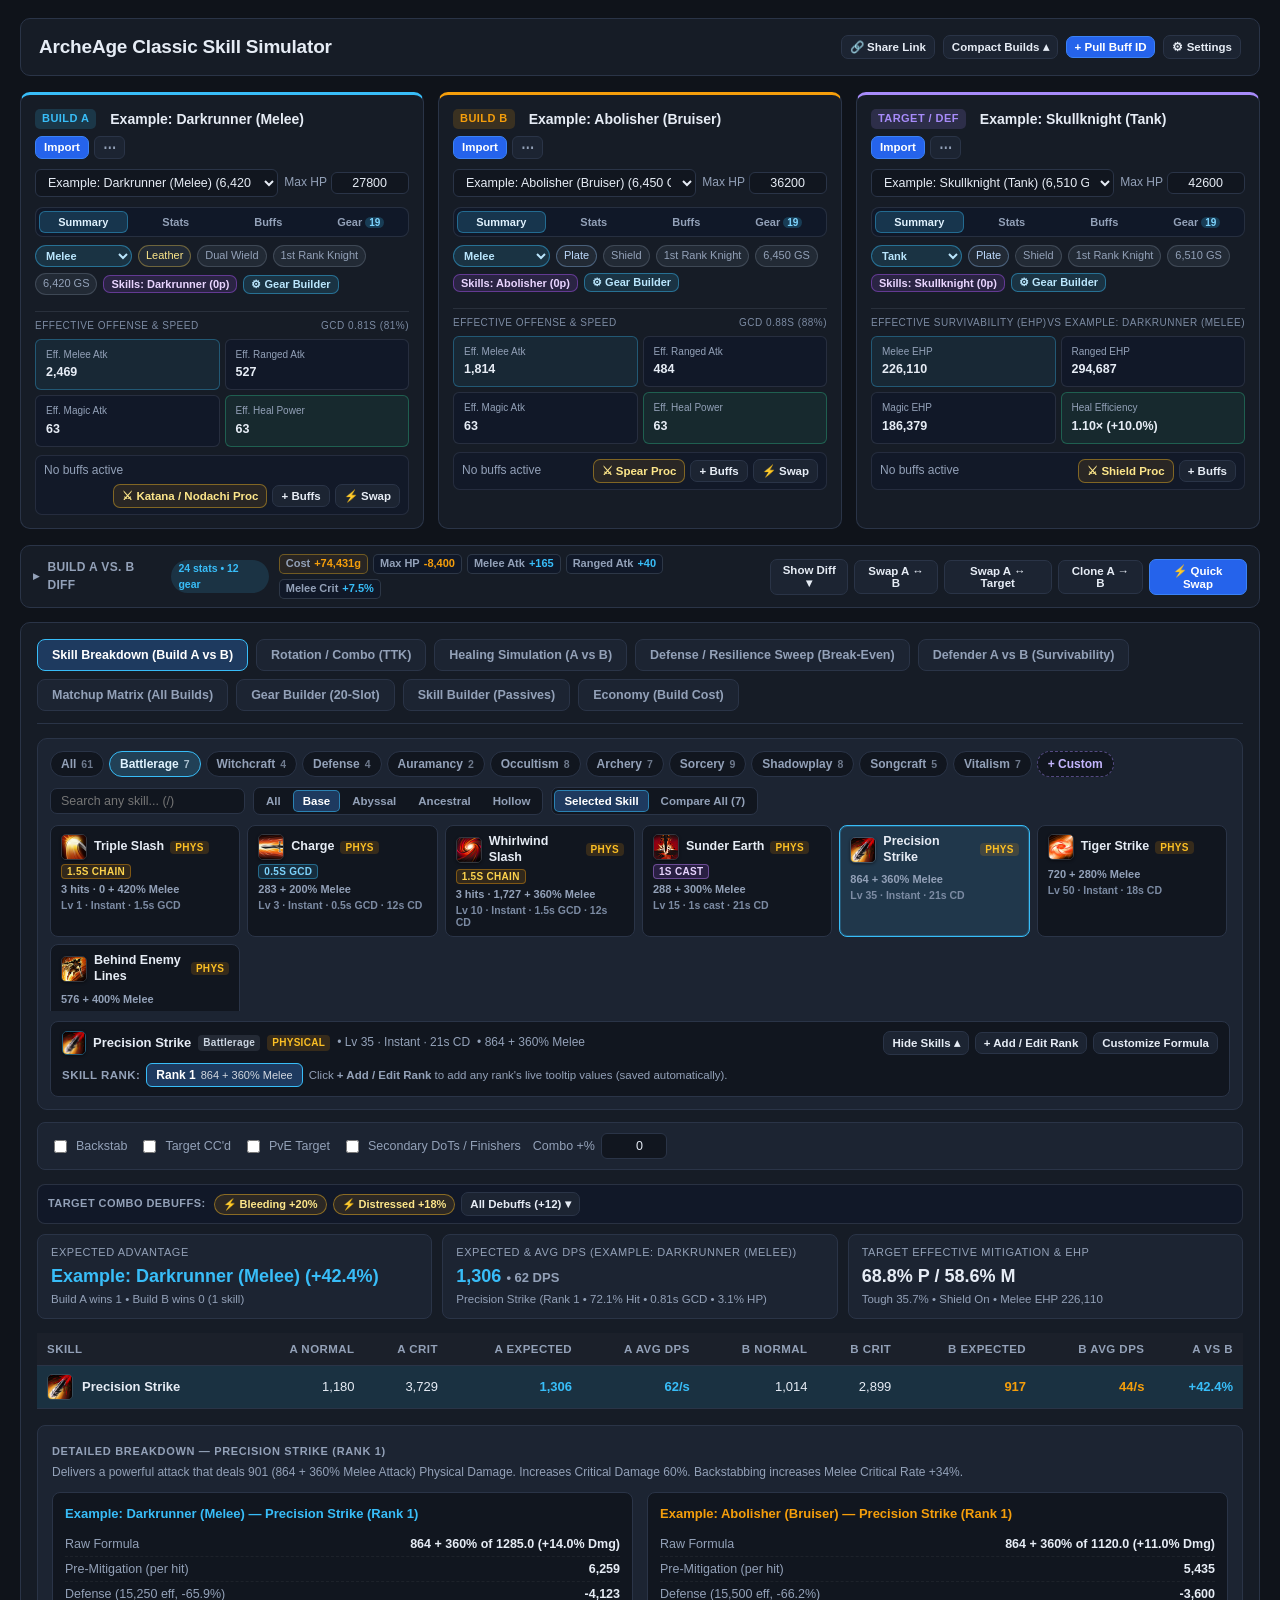
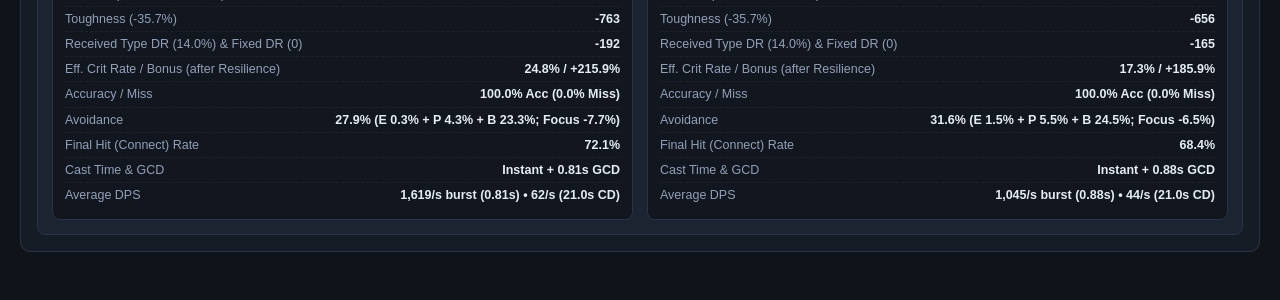
==== index.html @ ad0f5dc3 "improve mobile rendering" ====
<!DOCTYPE html>
<html lang="en">
<head>
    <meta charset="UTF-8" />
    <meta name="viewport" content="width=device-width, initial-scale=1.0" />
    <title>ArcheAge Classic Skill Simulator</title>
    <link rel="stylesheet" href="css/styles.css?v=39" />
</head>
<body>
    <div class="app-shell">
        <header class="topbar">
            <div class="brand">
                <h1>ArcheAge Classic Skill Simulator</h1>
            </div>
            <div class="bookmarklet-bar">
                <button id="copyShareLinkBtn" type="button" class="sm" title="Copy a shareable comparison permalink encoding Build A, Build B, Defender, active tab &amp; buffs">&#128279; Share Link</button>
                <button id="toggleCompactBuildsBtn" type="button" class="sm" title="Collapse the 3 character cards into a thin single-row bar">Compact Builds &#9652;</button>
                <button id="openBuffPullBtn" type="button" class="sm primary" title="Fetch any ArcheAge Classic buff by ID from aa-classic.com and save it locally">+ Pull Buff ID</button>
                <button id="openSettingsBtn" type="button" class="sm" title="Settings, Display Options &amp; DaruGear Sync">&#9881; Settings</button>
            </div>
        </header>

        <!-- 3 Character Cards: Build A, Build B, Target / Defender -->
        <section class="char-grid" id="charGrid"></section>

        <!-- Build A vs. B Live Stat Diff Strip -->
        <section class="build-diff-strip" id="buildDiffStrip"></section>

        <!-- Simulation Output Workspace -->
        <section class="sim-panel">
            <div class="mode-tabs">
                <button class="mode-tab active" data-mode="skills" type="button">Skill Breakdown (Build A vs B)</button>
                <button class="mode-tab" data-mode="rotation" type="button">Rotation / Combo (TTK)</button>
                <button class="mode-tab" data-mode="healing" type="button">Healing Simulation (A vs B)</button>
                <button class="mode-tab" data-mode="sweep" type="button">Defense / Resilience Sweep (Break-Even)</button>
                <button class="mode-tab" data-mode="defender" type="button">Defender A vs B (Survivability)</button>
                <button class="mode-tab" data-mode="matrix" type="button">Matchup Matrix (All Builds)</button>
                <button class="mode-tab" data-mode="gearbuilder" type="button">Gear Builder (20-Slot)</button>
                <button class="mode-tab" data-mode="skillbuilder" type="button">Skill Builder (Passives)</button>
                <button class="mode-tab" data-mode="economy" type="button">Economy (Build Cost)</button>
            </div>

            <!-- Unified Skill & Rank Selector (shared across all modes) -->
            <div class="skill-browser" id="skillBrowser">
                <div class="skill-browser-top">
                    <div class="pill-bar" id="skillsetPills"></div>
                    <div class="skill-browser-filters">
                        <div class="search-wrap">
                            <input type="text" id="skillSearch" placeholder="Search any skill... (/)" autocomplete="off" />
                            <button type="button" id="clearSearchBtn" class="clear-btn hidden" title="Clear search">&times;</button>
                        </div>
                        <div class="seg-group" id="variantPills" title="Filter by skill variant">
                            <button type="button" class="seg-btn" data-variant="all">All</button>
                            <button type="button" class="seg-btn active" data-variant="base">Base</button>
                            <button type="button" class="seg-btn" data-variant="abyssal">Abyssal</button>
                            <button type="button" class="seg-btn" data-variant="ancestral">Ancestral</button>
                            <button type="button" class="seg-btn" data-variant="hollow">Hollow</button>
                        </div>
                        <div class="seg-group" id="scopePills" title="Focus selected skill or compare all matching">
                            <button type="button" class="seg-btn active" data-scope="single">Selected Skill</button>
                            <button type="button" class="seg-btn" data-scope="all" id="compareAllScopeBtn">Compare All</button>
                        </div>
                    </div>
                </div>

                <!-- Scrollable Visual Skill Card Grid -->
                <div class="skill-cards-wrap" id="skillCardsWrap">
                    <div class="skill-cards-grid" id="skillCardsGrid"></div>
                </div>

                <!-- Dedicated Skill Rank Selector Bar -->
                <div class="rank-bar" id="rankBar"></div>

                <!-- Custom Skill Formula Editor (shown when + Custom is active) -->
                <div class="custom-skill-panel hidden" id="customSkillBar">
                    <div class="custom-skill-header">
                        <span class="stat-group-label" style="margin:0">Custom Skill Formula</span>
                        <button type="button" class="sm" id="backToSkillsBtn">&larr; Back to Skill List</button>
                    </div>
                    <div class="custom-skill-fields">
                        <div class="control-item">
                            <label for="customSkillName">Name</label>
                            <input type="text" id="customSkillName" value="Custom Skill" style="width:165px" />
                        </div>
                        <div class="control-item">
                            <label for="customSkillKind">Type</label>
                            <select id="customSkillKind">
                                <option value="physical_melee">Physical (Melee Atk)</option>
                                <option value="physical_ranged">Physical (Ranged Atk)</option>
                                <option value="magic_spell">Magic (Magic Atk)</option>
                                <option value="magic_heal">Magic (Healing Power)</option>
                                <option value="heal">Heal (Healing Power)</option>
                            </select>
                        </div>
                        <div class="control-item">
                            <label for="customSkillBase">Base</label>
                            <input type="number" id="customSkillBase" value="500" step="25" />
                        </div>
                        <div class="control-item">
                            <label for="customSkillPct">Scaling %</label>
                            <input type="number" id="customSkillPct" value="300" step="10" />
                        </div>
                        <div class="control-item">
                            <label for="customSkillHits">Hits</label>
                            <input type="number" id="customSkillHits" value="1" min="1" max="20" />
                        </div>
                        <div class="control-item">
                            <input type="checkbox" id="customSkillUnavoidable" />
                            <label for="customSkillUnavoidable">Unavoidable</label>
                        </div>
                    </div>
                </div>
            </div>

            <!-- Situational Combat Flags (applies to all modes) -->
            <div class="controls-bar" id="contextControls">
                <div class="control-item">
                    <input type="checkbox" id="ctxBackstab" />
                    <label for="ctxBackstab">Backstab</label>
                </div>
                <div class="control-item">
                    <input type="checkbox" id="ctxCC" />
                    <label for="ctxCC">Target CC'd</label>
                </div>
                <div class="control-item">
                    <input type="checkbox" id="ctxWithin8m" />
                    <label for="ctxWithin8m">Within 8m</label>
                </div>
                <div class="control-item">
                    <input type="checkbox" id="ctxBelow30" />
                    <label for="ctxBelow30">Target &lt;30% HP</label>
                </div>
                <div class="control-item">
                    <input type="checkbox" id="ctxPvE" />
                    <label for="ctxPvE">PvE Target</label>
                </div>
                <div class="control-item" title="Include secondary Bleed/Poison/Shock DoTs (Piercing Shot, Toxic Shot, Arc Lightning), Wallop 4th-hit Bloodthirst finisher, and Stalker's Mark expiry burst">
                    <input type="checkbox" id="ctxSecondaryEffects" />
                    <label for="ctxSecondaryEffects">Secondary DoTs / Finishers</label>
                </div>
                <div class="control-item">
                    <label for="ctxComboPct">Combo +%</label>
                    <input type="number" id="ctxComboPct" value="0" step="5" />
                </div>
                <div class="control-item">
                    <label for="ctxBloodthirst">Bloodthirst</label>
                    <input type="number" id="ctxBloodthirst" value="10" min="0" max="30" />
                </div>
                <div class="control-item">
                    <label for="ctxMettle">Mettle</label>
                    <input type="number" id="ctxMettle" value="0" min="0" max="5000" step="100" />
                </div>
            </div>

            <!-- Target Combo Debuffs / Statuses Bar (Skill Breakdown, Healing, Sweep, Defender) -->
            <div class="combo-status-bar" id="comboStatusBar"></div>

            <!-- Controls for Sweep Mode -->
            <div class="controls-bar hidden" id="sweepControls">
                <div class="control-item">
                    <label for="sweepStat">Sweep Stat</label>
                    <select id="sweepStat">
                        <option value="physicalDefense">Physical Defense</option>
                        <option value="magicDefense">Magic Defense</option>
                        <option value="resilience">Resilience</option>
                        <option value="toughness">Toughness</option>
                    </select>
                </div>
                <div class="control-item">
                    <label for="sweepMetric">Metric</label>
                    <select id="sweepMetric">
                        <option value="expected">Expected (Avg)</option>
                        <option value="normal">Normal Hit</option>
                        <option value="crit">Crit Hit</option>
                    </select>
                </div>
                <div class="control-item">
                    <label for="sweepStart">Start</label>
                    <input type="number" id="sweepStart" value="0" min="0" step="500" />
                </div>
                <div class="control-item">
                    <label for="sweepEnd">End</label>
                    <input type="number" id="sweepEnd" value="24000" min="1000" step="1000" />
                </div>
                <div class="control-item">
                    <label for="sweepStep">Step</label>
                    <input type="number" id="sweepStep" value="1000" min="100" step="100" />
                </div>
            </div>

            <!-- Dynamic Output Container -->
            <div id="simOutput"></div>
        </section>
    </div>

    <!-- Import / Export JSON Modal -->
    <div class="modal-backdrop" id="importModal">
        <div class="modal">
            <div class="modal-header-row">
                <h3 id="importModalTitle">Import Build JSON</h3>
                <button type="button" class="sm" id="importFileBtn">Load .json / .txt File&hellip;</button>
                <input type="file" id="importFileInput" accept=".json,.txt" class="hidden" />
            </div>
            <div class="hint-inline">
                Paste a <strong>DaruGear link</strong> (<code>https://darugear.com/?s=...</code>) or share code below to import full gear, stats, buffs &amp; skills directly — no bookmarklet needed! You can also paste JSON or load a <code>.json</code> / <code>skill_dump_1.txt</code> file.
            </div>
            <div class="modal-name-row">
                <label for="importDarugearInput">DaruGear URL</label>
                <input type="text" id="importDarugearInput" placeholder="https://darugear.com/?s=XXXXXX or share code (no bookmarklet needed)" />
                <button type="button" class="sm primary" id="importFetchDgBtn" title="Fetch full gear, calculated stats, buffs, and skill build directly from DaruGear">Fetch URL</button>
            </div>
            <div class="modal-name-row">
                <label for="importNameInput">Build Name</label>
                <input type="text" id="importNameInput" placeholder="Optional custom name (defaults to imported name)" />
            </div>
            <textarea id="importTextarea" placeholder='Paste a DaruGear URL (https://darugear.com/?s=...) above, or paste build JSON here...'></textarea>
            <label class="modal-save-check">
                <input type="checkbox" id="importSaveDiskCheck" checked />
                <span id="importSaveDiskLabel">Also save build to disk (<code>builds/&lt;name&gt;.json</code>)</span>
            </label>
            <div id="importFeedback"></div>
            <div class="modal-actions">
                <button type="button" id="importCancelBtn">Cancel</button>
                <button type="button" class="primary" id="importApplyBtn">Import Build</button>
            </div>
        </div>
    </div>

    <!-- Pull Buff from AA Classic ID Modal -->
    <div class="modal-backdrop" id="buffImportModal">
        <div class="modal modal-buff-pull">
            <div class="modal-header-row">
                <h3>Pull Buff from AA Classic ID</h3>
                <span class="hint-inline">Saves to <code>buffs/*.json</code> &amp; downloads icon locally</span>
            </div>
            <div class="buff-fetch-row">
                <input type="text" id="buffIdInput" placeholder="Buff ID or URL (e.g. 1668, 18409, or aa-classic.com/database/buffs/18409)" />
                <button type="button" class="primary" id="buffFetchBtn">Fetch Buff</button>
            </div>
            <div id="buffFetchFeedback"></div>
            <div id="buffPreviewArea" class="buff-preview-area hidden">
                <div class="buff-preview-head">
                    <img id="buffPreviewIcon" class="buff-preview-icon hidden" src="" alt="" />
                    <div class="buff-preview-meta">
                        <div class="buff-preview-title-row">
                            <input type="text" id="buffPreviewName" class="buff-preview-name" />
                            <span id="buffPreviewIdTag" class="buff-id-tag"></span>
                        </div>
                        <div id="buffPreviewDesc" class="hint-inline"></div>
                    </div>
                </div>
                <div class="buff-preview-controls">
                    <label>
                        <span>Side</span>
                        <select id="buffPreviewSide">
                            <option value="attacker">Attacker (Build A / B)</option>
                            <option value="defender">Defender (Target / Def)</option>
                            <option value="both">Both (Attacker &amp; Defender)</option>
                        </select>
                    </label>
                    <label>
                        <span>Category</span>
                        <select id="buffPreviewKind">
                            <option value="buff">Buff</option>
                            <option value="debuff">Debuff</option>
                        </select>
                    </label>
                </div>
                <div id="buffPreviewStats" class="buff-preview-stats"></div>
                <details class="buff-json-details">
                    <summary>Edit stat JSON before saving (optional — useful for tick/scripted buffs)</summary>
                    <textarea id="buffPreviewJson" class="buff-json-textarea"></textarea>
                </details>
            </div>
            <div class="hint-inline">
                CLI equivalent: <code>python tools/import_buff.py 1668 18409</code>
            </div>
            <div class="modal-actions">
                <button type="button" id="buffCancelBtn">Close</button>
                <button type="button" class="primary" id="buffSaveBtn" disabled>Save &amp; Add to Simulator</button>
            </div>
        </div>
    </div>

    <!-- Add Skill to Rotation Modal -->
    <div class="modal-backdrop" id="rotSkillPickerModal">
        <div class="modal modal-skill-picker">
            <div class="modal-header-row">
                <h3>Add Skills to Combo</h3>
                <span class="hint-inline">Click skills to append in order &bull; click Done when finished</span>
            </div>
            <div class="rot-picker-controls">
                <input type="text" id="rotPickerSearch" placeholder="Search skills by name or skillset..." autocomplete="off" />
                <div class="seg-group" id="rotPickerVariantPills">
                    <button type="button" class="seg-btn active" data-rp-variant="all">All</button>
                    <button type="button" class="seg-btn" data-rp-variant="base">Base</button>
                    <button type="button" class="seg-btn" data-rp-variant="abyssal">Abyssal</button>
                    <button type="button" class="seg-btn" data-rp-variant="ancestral">Ancestral</button>
                    <button type="button" class="seg-btn" data-rp-variant="hollow">Hollow</button>
                </div>
            </div>
            <div class="pill-bar" id="rotPickerTreePills"></div>
            <div class="rot-picker-body" id="rotPickerBody"></div>
            <div class="rot-picker-queue" id="rotPickerQueue"></div>
            <div class="modal-actions">
                <button type="button" id="rotPickerUndoBtn" class="sm">Undo Last</button>
                <button type="button" class="primary" id="rotPickerDoneBtn">Done</button>
            </div>
        </div>
    </div>

    <!-- Quick Compare: 1-to-1 Gear, Lunagems & Costume Swapper Modal -->
    <div class="modal-backdrop" id="gearSwapModal">
        <div class="modal modal-gear-swap">
            <div class="modal-header-row">
                <h3>Quick Compare &mdash; 1-to-1 Gear, Lunagems &amp; Costume Swapper</h3>
                <div class="gs-top-actions">
                    <div class="seg-group" id="gsTargetSlotPills">
                        <button type="button" class="seg-btn" data-gs-slot="A">Edit Build A</button>
                        <button type="button" class="seg-btn active" data-gs-slot="B">Edit Build B</button>
                    </div>
                    <button type="button" class="sm" id="gsCloneAtoBBtn" title="Clone Build A (stats, gear &amp; buffs) into Build B as a clean baseline">Clone A &rarr; B</button>
                </div>
            </div>
            <div class="gs-body" id="gearSwapBody"></div>
            <div class="gs-preview-bar" id="gearSwapPreview"></div>
            <div class="modal-actions">
                <button type="button" class="primary" id="gsDoneBtn">Done</button>
            </div>
        </div>
    </div>

    <!-- Settings & DaruGear Sync Modal -->
    <div class="modal-backdrop" id="settingsModal">
        <div class="modal modal-settings">
            <div class="modal-header-row">
                <h3>&#9881; Simulator Settings</h3>
                <span class="settings-override-badge hidden" id="settingsFormulaBadge" title="Custom formula overrides are active">Custom Formulas</span>
            </div>

            <div class="settings-tabs" role="tablist">
                <button type="button" class="settings-tab-btn active" data-settings-tab="general">Display &amp; Rounding</button>
                <button type="button" class="settings-tab-btn" data-settings-tab="buffs">Buff Defaults</button>
                <button type="button" class="settings-tab-btn" data-settings-tab="formulas">Formulas</button>
                <button type="button" class="settings-tab-btn" data-settings-tab="sync">Sync &amp; Backup</button>
                <button type="button" class="settings-tab-btn" data-settings-tab="credits">Credits</button>
            </div>

            <div class="settings-body">
                <!-- Tab 1: Display & Rounding -->
                <div class="settings-pane" data-settings-pane="general">
                    <div class="settings-section-lbl">Display &amp; Readability</div>
                    <label class="settings-toggle-card" for="settingsAdvancedModeChk">
                        <div class="settings-toggle-text">
                            <strong>Advanced Options (Show All Stats &amp; Math Details)</strong>
                            <span class="settings-sync-desc">When off, hides granular sub-stats, marginal stat weight tables, extra stat drawers, and formula footnotes for a cleaner UI.</span>
                        </div>
                        <span class="settings-switch">
                            <input type="checkbox" id="settingsAdvancedModeChk" />
                            <span class="settings-switch-track"></span>
                        </span>
                    </label>

                    <label class="settings-toggle-card" for="settingsHideOffSpecChk" style="margin-top:8px">
                        <div class="settings-toggle-text">
                            <strong>Hide Off-Spec Attack Tiles on Character Cards</strong>
                            <span class="settings-sync-desc">Shows only the relevant Effective Attack / Healing Power tile(s) matching each build&rsquo;s Category (e.g. Melee only for Melee builds).</span>
                        </div>
                        <span class="settings-switch">
                            <input type="checkbox" id="settingsHideOffSpecChk" />
                            <span class="settings-switch-track"></span>
                        </span>
                    </label>

                    <div class="settings-section-lbl" style="margin-top:14px">Number Format &amp; Rounding</div>
                    <div class="settings-form-grid">
                        <label class="settings-field">
                            <span>Large Number Format</span>
                            <select id="settingsNumberFormat">
                                <option value="exact">Exact (e.g. 548,912)</option>
                                <option value="abbrev">Abbreviated (e.g. 548.9k / 1.13M)</option>
                            </select>
                            <small>Applies to EHP, damage, HP &amp; display readouts (&ge; 10,000).</small>
                        </label>
                        <label class="settings-field">
                            <span>Percentage &amp; Rate Decimals</span>
                            <select id="settingsDecimalPlaces">
                                <option value="0">0 decimals (42%)</option>
                                <option value="1">1 decimal (42.3%)</option>
                                <option value="2">2 decimals (42.35%)</option>
                            </select>
                            <small>Controls rounding on % deltas, crit rates, and HP lost %.</small>
                        </label>
                        <label class="settings-field">
                            <span>Defender Comparison Primary Metric</span>
                            <select id="settingsDefMetric">
                                <option value="hp_pct">% of Max HP Lost (Recommended)</option>
                                <option value="raw">Raw Damage Taken</option>
                            </select>
                            <small>Chooses the headline metric and winner highlight in Defender A vs B.</small>
                        </label>
                    </div>
                </div>

                <!-- Tab 2: Category Default Buff Loadouts -->
                <div class="settings-pane hidden" data-settings-pane="buffs">
                    <div class="settings-section-lbl">Archetype &amp; Armor Default Buff Loadouts</div>
                    <p class="hint-inline" style="margin:0 0 10px">
                        Assign a saved buff preset (from <code>buffs/loadouts.json</code>) to each build Category, with optional <strong>Plate</strong>, <strong>Leather</strong>, and <strong>Cloth</strong> armor variants. Each build auto-detects its Category and dominant Armor Type from equipped gear.
                    </p>
                    <label class="settings-toggle-card" for="settingsAutoApplyCatBuffsChk">
                        <div class="settings-toggle-text">
                            <strong>Auto-Apply Category &amp; Armor Defaults on Load &amp; Import</strong>
                            <span class="settings-sync-desc">Whenever you load a saved build or import a DaruGear link, automatically apply its matching Plate/Leather/Cloth variant (or Category fallback) configured below.</span>
                        </div>
                        <span class="settings-switch">
                            <input type="checkbox" id="settingsAutoApplyCatBuffsChk" />
                            <span class="settings-switch-track"></span>
                        </span>
                    </label>

                    <div id="settingsCatLoadoutsGrid" class="settings-cat-grid" style="margin-top:10px"></div>

                    <div class="settings-add-cat-bar" style="margin-top:10px">
                        <input type="text" id="settingsNewCatName" placeholder="New custom archetype (e.g. Raid Bard, Offensive Healer, Bruiser)" maxlength="40" />
                        <input type="text" id="settingsNewCatHint" placeholder="Short description (optional)" maxlength="80" />
                        <button type="button" class="sm primary" id="settingsAddCatBtn">+ Add Archetype</button>
                    </div>

                    <div class="settings-actions-inline" style="margin-top:12px">
                        <button type="button" class="primary sm" id="settingsApplyCatNowBtn">Apply Defaults to Active Slots Now</button>
                        <button type="button" class="sm" id="settingsAutoFillCatBtn" title="Automatically match saved presets like Plate Mage, Cloth Mage, Leather Melee, Plate Tank to their corresponding slots">&#10024; Auto-Match Presets</button>
                        <span class="hint-inline">Create or edit presets in any Character Card &rarr; <strong>Buffs</strong> &rarr; <strong>+ Save Set</strong>.</span>
                    </div>
                </div>

                <!-- Tab 3: Formula Overrides -->
                <div class="settings-pane hidden" data-settings-pane="formulas">
                    <div class="settings-section-lbl">Combat Formula Constants (What-If / Patch Testing)</div>
                    <p class="hint-inline" style="margin:0 0 10px">
                        Override AA Classic 3.5 combat constants in real time without touching code. All EHP, damage, rotation, and matrix views recalculate immediately.
                    </p>
                    <div class="settings-form-grid">
                        <label class="settings-field settings-field-full">
                            <span>Avoidance Roll Model (Evasion / Parry / Block)</span>
                            <select id="settingsFormulaAvoidModel">
                                <option value="additive">Additive Single-Roll Table (AA Classic 3.5 Default)</option>
                                <option value="multiplicative">Multiplicative Independent Rolls (1 &minus; (1&minus;E)(1&minus;P)(1&minus;B))</option>
                            </select>
                            <small>Additive caps combined E+P+B cleanly in priority order; Multiplicative rolls each check independently.</small>
                        </label>
                        <label class="settings-field">
                            <span>Defense K <em class="settings-def-hint">(default: 7900)</em></span>
                            <input type="number" step="100" min="100" id="settingsFormulaDefenseK" placeholder="7900" />
                            <small>Mitigation = Def / (Def + K)</small>
                        </label>
                        <label class="settings-field">
                            <span>Toughness K <em class="settings-def-hint">(default: 1600)</em></span>
                            <input type="number" step="50" min="50" id="settingsFormulaToughnessK" placeholder="1600" />
                            <small>PvP DR = Tough / (Tough + K)</small>
                        </label>
                        <label class="settings-field">
                            <span>Resilience Crit Rate K <em class="settings-def-hint">(default: 10000)</em></span>
                            <input type="number" step="100" min="100" id="settingsFormulaResilCrK" placeholder="10000" />
                            <small>Crit Rate Red % = Resil / (Resil + K)</small>
                        </label>
                        <label class="settings-field">
                            <span>Resilience Crit Bonus K <em class="settings-def-hint">(default: 5600)</em></span>
                            <input type="number" step="100" min="100" id="settingsFormulaResilCdK" placeholder="5600" />
                            <small>Crit Bonus Red % = 1.6 &times; Resil / (Resil + K)</small>
                        </label>
                        <label class="settings-field">
                            <span>Focus Negation % / Point <em class="settings-def-hint">(default: 0.005)</em></span>
                            <input type="number" step="0.0005" min="0" max="1" id="settingsFormulaFocusPerPt" placeholder="0.005" />
                            <small>0.005 = 10% total negation at 2,000 Focus</small>
                        </label>
                        <label class="settings-field">
                            <span>Shield Block Dmg Multiplier <em class="settings-def-hint">(default: 0)</em></span>
                            <input type="number" step="0.05" min="0" max="1" id="settingsFormulaBlockMult" placeholder="0" />
                            <small>0 = full block (0% dmg); 0.4 = 60% damage reduction</small>
                        </label>
                        <label class="settings-field">
                            <span>Max Crit Bonus Cap % <em class="settings-def-hint">(default: 300)</em></span>
                            <input type="number" step="10" min="50" max="1000" id="settingsFormulaMaxCritBonus" placeholder="300" />
                            <small>Hard cap on total Critical Damage Bonus %</small>
                        </label>
                    </div>
                    <div class="settings-actions-inline" style="margin-top:12px">
                        <button type="button" class="sm" id="settingsFormulaResetBtn">&#8634; Reset to AA Classic 3.5 Defaults</button>
                        <span class="hint-inline" id="settingsFormulaStatus">Using AA Classic 3.5 default constants.</span>
                    </div>
                </div>

                <!-- Tab 4: DaruGear Sync, Backup & Tools -->
                <div class="settings-pane hidden" data-settings-pane="sync">
                    <div class="settings-section-lbl">Workspace Backup &amp; Restore</div>
                    <div class="settings-sync-card">
                        <div class="settings-sync-head">
                            <strong>Full Workspace Snapshot (.json)</strong>
                            <div class="settings-tools-row">
                                <button type="button" class="sm primary" id="settingsExportBackupBtn">&darr; Export Backup (.json)</button>
                                <button type="button" class="sm" id="settingsImportBackupBtn">&uarr; Import Backup (.json)</button>
                                <input type="file" id="settingsImportBackupFile" accept=".json" class="hidden" />
                            </div>
                        </div>
                        <div class="settings-sync-desc">Exports or restores all saved builds, custom buffs, buff loadouts, saved combos/rotations, and simulator settings in one portable JSON file.</div>
                        <div class="settings-sync-meta" id="settingsBackupMeta">Ready</div>
                    </div>

                    <div class="settings-section-lbl" style="margin-top:14px">DaruGear &amp; Economy Data Sync</div>
                    <div id="settingsSyncStaticNotice" class="msg-warn hidden" style="margin-bottom:8px">
                        <strong>Static hosting mode:</strong> DaruGear CSV scraping, Auction House price scraping &amp; live buff-ID pulling require running locally with <code>python tools/serve.py</code>. Workspace Backup Export/Import, direct DaruGear URL import, bundled AH price snapshots, and browser storage for builds, presets &amp; combos work fully here.
                    </div>
                    <div class="settings-sync-bar-row">
                        <button type="button" class="primary" id="settingsResyncAllBtn">&#8635; Resync All from DaruGear (Gear + Skills + Builds)</button>
                        <label class="gs-inline-field" title="Leave blank to auto-detect the latest DaruGear extract_dump version (e.g. v35)">
                            Version
                            <input type="text" id="settingsVersionInput" placeholder="Auto" style="width:82px" />
                        </label>
                    </div>
                    <div class="settings-sync-grid">
                        <div class="settings-sync-card">
                            <div class="settings-sync-head">
                                <strong>Stored Gear Catalog</strong>
                                <button type="button" class="sm primary" id="settingsResyncGearBtn">&#8635; Update Gear</button>
                            </div>
                            <div class="settings-sync-desc">Scrapes weapons, armor, accessories, gliders, lunagems, lunafrosts, synthesis pools, set effects, armor grade buffs &amp; titles from DaruGear.</div>
                            <div class="settings-sync-meta" id="settingsGearMeta">Loading status...</div>
                        </div>
                        <div class="settings-sync-card">
                            <div class="settings-sync-head">
                                <strong>Stored Skills &amp; Passives</strong>
                                <button type="button" class="sm primary" id="settingsResyncSkillsBtn">&#8635; Update Skills</button>
                            </div>
                            <div class="settings-sync-desc">Scrapes active skills, passives &amp; class names from DaruGear while preserving AA Classic Ancestral variants and simulator passive hooks.</div>
                            <div class="settings-sync-meta" id="settingsSkillsMeta">Loading status...</div>
                        </div>
                        <div class="settings-sync-card">
                            <div class="settings-sync-head">
                                <strong>Saved Builds (DaruGear Links)</strong>
                                <button type="button" class="sm primary" id="settingsResyncBuildsBtn">&#8635; Resync DaruGear Builds</button>
                            </div>
                            <div class="settings-sync-desc">Re-pulls every saved build that has a DaruGear share code, recalculating latest stats &amp; gear while keeping your custom names, categories, buffs &amp; consumables.</div>
                            <div class="settings-sync-meta" id="settingsBuildsMeta">Loading status...</div>
                        </div>
                        <div class="settings-sync-card">
                            <div class="settings-sync-head">
                                <strong>Auction House Prices (sermeatball.com)</strong>
                                <button type="button" class="sm primary" id="settingsResyncEconomyBtn">&#8635; Sync AH Prices</button>
                            </div>
                            <div class="settings-sync-desc">Opt-in scrape of ArcheAge Classic Auction House price history (lunagems, lunafrosts &amp; gear) from <code>sermeatball.com</code> for the Economy tab. Never runs automatically and preserves your manual overrides.</div>
                            <div class="settings-sync-meta" id="settingsEconomyMeta">Loading status...</div>
                        </div>
                    </div>

                    <div class="settings-section-lbl" style="margin-top:14px">DaruGear Tools (Bookmarklet)</div>
                    <div class="settings-sync-card">
                        <div class="settings-tools-row">
                            <a id="bookmarkletLink" class="bookmarklet-pill" href="#" title="Drag this button to your browser bookmarks bar, then click it on darugear.com">
                                &#9733; Export from DaruGear
                            </a>
                            <button id="copyBookmarkletBtn" type="button" class="sm">Copy Bookmarklet Code</button>
                        </div>
                        <div class="settings-sync-desc">Optional fallback if you want to export directly from an open <code>darugear.com</code> tab (drag the star pill to your bookmarks bar). Direct URL fetching in the Import modal works without this.</div>
                    </div>

                    <div id="settingsSyncLog" class="settings-sync-log hidden" aria-live="polite"></div>
                </div>

                <!-- Tab 5: Credits, Links & License -->
                <div class="settings-pane hidden" data-settings-pane="credits">
                    <div class="settings-section-lbl">About &amp; Author</div>
                    <div class="settings-sync-card credits-card">
                        <div class="settings-sync-head">
                            <strong>ArcheAge Classic Skill &amp; Damage Simulator</strong>
                            <span class="credits-author-pill">Created by Plushie</span>
                        </div>
                        <div class="credits-links-row">
                            <a class="credits-link-btn primary" href="https://github.com/plushie-aa/aac-skill-sim" target="_blank" rel="noopener noreferrer">GitHub Repository &#8599;</a>
                            <a class="credits-link-btn" href="https://plushie-aa.github.io/aac-skill-sim/" target="_blank" rel="noopener noreferrer">GitHub Pages Live App &#8599;</a>
                            <a class="credits-link-btn" href="https://github.com/plushie-aa/aac-skill-sim/issues" target="_blank" rel="noopener noreferrer">Issues &amp; Feedback &#8599;</a>
                        </div>
                    </div>

                    <div class="settings-section-lbl" style="margin-top:14px">Data Sources &amp; Community Credits</div>
                    <div class="settings-sync-card credits-card">
                        <ul class="credits-list">
                            <li>
                                <a href="https://aa-classic.com/" target="_blank" rel="noopener noreferrer">ArcheAge Classic (aa-classic.com)</a>
                                &mdash; game mechanics, live buff database, and icons
                            </li>
                            <li>
                                <a href="https://darugear.com/" target="_blank" rel="noopener noreferrer">DaruGear (darugear.com)</a>
                                &mdash; 20-slot gear catalog, skill builder tables, and build share-link import compatibility
                            </li>
                            <li>
                                <a href="https://sermeatball.com/auction/item-price-history" target="_blank" rel="noopener noreferrer">SerMeatball (sermeatball.com)</a>
                                &mdash; optional Auction House price history summaries used in the Economy tab
                            </li>
                            <li>
                                <strong>Michael Client</strong> &mdash; in-game Lua addon helper library used by <code>addon/skill_dumper/</code>
                            </li>
                        </ul>
                    </div>

                    <div class="settings-section-lbl" style="margin-top:14px">License</div>
                    <div class="settings-sync-card credits-card">
                        <div class="settings-sync-head">
                            <strong>MIT License</strong>
                            <a class="credits-inline-link" href="https://github.com/plushie-aa/aac-skill-sim/blob/main/LICENSE" target="_blank" rel="noopener noreferrer">View LICENSE &#8599;</a>
                        </div>
                        <div class="settings-sync-desc">Copyright &copy; 2026 Plushie. Free to use, modify, and redistribute under the terms of the MIT License.</div>
                        <details class="credits-license-details">
                            <summary>Read full MIT License text</summary>
                            <pre class="credits-license-pre">MIT License

Copyright (c) 2026 Plushie

Permission is hereby granted, free of charge, to any person obtaining a copy
of this software and associated documentation files (the "Software"), to deal
in the Software without restriction, including without limitation the rights
to use, copy, modify, merge, publish, distribute, sublicense, and/or sell
copies of the Software, and to permit persons to whom the Software is
furnished to do so, subject to the following conditions:

The above copyright notice and this permission notice shall be included in all
copies or substantial portions of the Software.

THE SOFTWARE IS PROVIDED "AS IS", WITHOUT WARRANTY OF ANY KIND, EXPRESS OR
IMPLIED, INCLUDING BUT NOT LIMITED TO THE WARRANTIES OF MERCHANTABILITY,
FITNESS FOR A PARTICULAR PURPOSE AND NONINFRINGEMENT. IN NO EVENT SHALL THE
AUTHORS OR COPYRIGHT HOLDERS BE LIABLE FOR ANY CLAIM, DAMAGES OR OTHER
LIABILITY, WHETHER IN AN ACTION OF CONTRACT, TORT OR OTHERWISE, ARISING FROM,
OUT OF OR IN CONNECTION WITH THE SOFTWARE OR THE USE OR OTHER DEALINGS IN THE
SOFTWARE.</pre>
                        </details>
                    </div>
                </div>
            </div>

            <div class="modal-actions">
                <button type="button" id="settingsCloseBtn">Close</button>
            </div>
        </div>
    </div>

    <div id="toastBar" class="toast-bar hidden" role="status" aria-live="polite"></div>

    <script type="module" src="js/ui/app.js?v=63"></script>
</body>
</html>
---- css/styles.css ----
:root {
    --bg: #0f131a;
    --bg-panel: #161c26;
    --bg-card: #1c2432;
    --bg-input: #11161f;
    --border: #2a3447;
    --border-focus: #60a5fa;
    --text: #e6ecf5;
    --text-muted: #93a1b8;
    --accent-a: #38bdf8;
    --accent-b: #f59e0b;
    --accent-def: #a78bfa;
    --accent-heal: #34d399;
    --win-a: #38bdf8;
    --win-b: #fbbf24;
    --danger: #f87171;
    --radius: 10px;
}

* {
    box-sizing: border-box;
}

body {
    margin: 0;
    font-family: -apple-system, BlinkMacSystemFont, "Segoe UI", Roboto, Inter, sans-serif;
    background: var(--bg);
    color: var(--text);
    line-height: 1.45;
    font-size: 14px;
}

.app-shell {
    max-width: 1440px;
    margin: 0 auto;
    padding: 18px 20px 48px;
}

/* Header */
.topbar {
    display: flex;
    flex-wrap: wrap;
    align-items: center;
    justify-content: space-between;
    gap: 14px;
    padding: 14px 18px;
    background: var(--bg-panel);
    border: 1px solid var(--border);
    border-radius: var(--radius);
    margin-bottom: 16px;
}

.brand h1 {
    margin: 0;
    font-size: 19px;
    font-weight: 700;
    letter-spacing: -0.01em;
}

.brand .subtitle {
    font-size: 12px;
    color: var(--text-muted);
    margin-top: 2px;
}

.bookmarklet-bar {
    display: flex;
    flex-wrap: wrap;
    align-items: center;
    gap: 8px;
}

.bookmarklet-pill {
    display: inline-flex;
    align-items: center;
    gap: 6px;
    padding: 7px 12px;
    border-radius: 999px;
    background: linear-gradient(135deg, #0284c7, #2563eb);
    color: #fff;
    font-weight: 600;
    font-size: 12.5px;
    text-decoration: none;
    cursor: grab;
    border: 1px solid rgba(255, 255, 255, 0.18);
    box-shadow: 0 2px 10px rgba(37, 99, 235, 0.35);
}

.bookmarklet-pill:hover {
    filter: brightness(1.08);
}

.hint-inline {
    font-size: 12px;
    color: var(--text-muted);
}

/* Buttons */
button, .btn {
    background: var(--bg-card);
    color: var(--text);
    border: 1px solid var(--border);
    border-radius: 7px;
    padding: 6px 11px;
    font-size: 12.5px;
    font-weight: 600;
    cursor: pointer;
    transition: background 0.15s, border-color 0.15s;
}

button:hover, .btn:hover {
    background: #242f42;
    border-color: #3d4d68;
}

button.primary {
    background: #2563eb;
    border-color: #3b82f6;
    color: #fff;
}

button.primary:hover {
    background: #1d4ed8;
}

button.sm {
    padding: 4px 8px;
    font-size: 11.5px;
}

/* 3-Column Character Grid */
.char-grid {
    display: grid;
    grid-template-columns: repeat(3, minmax(0, 1fr));
    gap: 14px;
    margin-bottom: 16px;
}

@media (max-width: 1100px) {
    .char-grid {
        grid-template-columns: 1fr;
    }
}

.char-card {
    background: var(--bg-panel);
    border: 1px solid var(--border);
    border-radius: var(--radius);
    padding: 13px 14px;
    display: flex;
    flex-direction: column;
    gap: 10px;
}

.char-card.card-a { border-top: 3px solid var(--accent-a); }
.char-card.card-b { border-top: 3px solid var(--accent-b); }
.char-card.card-def { border-top: 3px solid var(--accent-def); }

.card-header {
    display: flex;
    flex-direction: column;
    gap: 6px;
}

.card-title-row {
    display: flex;
    align-items: center;
    gap: 8px;
    width: 100%;
}

.badge {
    font-size: 11px;
    font-weight: 700;
    padding: 2px 7px;
    border-radius: 5px;
    text-transform: uppercase;
    letter-spacing: 0.04em;
    flex-shrink: 0;
}

.badge-a { background: rgba(56, 189, 248, 0.16); color: var(--accent-a); }
.badge-b { background: rgba(245, 158, 11, 0.16); color: var(--accent-b); }
.badge-def { background: rgba(167, 139, 250, 0.16); color: var(--accent-def); }
.badge-heal { background: rgba(52, 211, 153, 0.16); color: var(--accent-heal); }

.card-name-input {
    background: transparent;
    border: 1px solid transparent;
    color: var(--text);
    font-weight: 700;
    font-size: 14px;
    padding: 2px 5px;
    border-radius: 4px;
    flex: 1;
    min-width: 0;
}

.card-name-input:hover, .card-name-input:focus {
    background: var(--bg-input);
    border-color: var(--border);
    outline: none;
}

.card-actions {
    display: flex;
    gap: 5px;
    flex-wrap: wrap;
}

.preset-row {
    display: flex;
    gap: 6px;
    align-items: center;
}

.preset-row select {
    flex: 1;
}

select, input[type="number"], input[type="text"], textarea {
    background: var(--bg-input);
    color: var(--text);
    border: 1px solid var(--border);
    border-radius: 6px;
    padding: 5px 8px;
    font-size: 12.5px;
    font-family: inherit;
}

select:focus, input:focus, textarea:focus {
    outline: none;
    border-color: var(--border-focus);
}

/* Stat Inputs Grid */
.stat-group-label {
    font-size: 11px;
    font-weight: 700;
    text-transform: uppercase;
    letter-spacing: 0.06em;
    color: var(--text-muted);
    margin: 4px 0 4px;
}

.stat-grid {
    display: grid;
    grid-template-columns: repeat(2, minmax(0, 1fr));
    gap: 6px 10px;
}

.stat-field {
    display: flex;
    align-items: center;
    justify-content: space-between;
    gap: 6px;
    font-size: 12px;
}

.stat-field label {
    color: var(--text-muted);
    white-space: nowrap;
    overflow: hidden;
    text-overflow: ellipsis;
}

.stat-field input {
    width: 78px;
    text-align: right;
    font-variant-numeric: tabular-nums;
    padding: 3px 6px;
}

.def-equip-row {
    display: flex;
    flex-wrap: wrap;
    gap: 10px;
    padding: 5px 8px;
    border-radius: 7px;
    background: var(--bg-input);
    border: 1px solid var(--border);
}

.def-flag-toggle {
    display: inline-flex;
    align-items: center;
    gap: 6px;
    font-size: 11.5px;
    font-weight: 600;
    color: var(--text);
    cursor: pointer;
    user-select: none;
}

.kpi-rate {
    font-size: 13px;
    font-weight: 600;
    color: var(--text-muted);
}

/* Modifier Chips */
.mod-chips {
    display: flex;
    flex-wrap: wrap;
    gap: 5px;
}

.chip {
    display: inline-flex;
    align-items: center;
    gap: 5px;
    font-size: 11px;
    padding: 3px 8px 3px 4px;
    border-radius: 999px;
    background: var(--bg-input);
    border: 1px solid var(--border);
    color: var(--text-muted);
    cursor: pointer;
    user-select: none;
    line-height: 1.2;
    transition: border-color 0.12s, background 0.12s, color 0.12s;
}

.chip:hover {
    border-color: rgba(148, 163, 184, 0.55);
    color: var(--text);
}

.chip-icon {
    width: 17px;
    height: 17px;
    border-radius: 4px;
    object-fit: cover;
    flex-shrink: 0;
    box-shadow: 0 0 0 1px rgba(0, 0, 0, 0.45);
}

.chip.active {
    background: rgba(56, 189, 248, 0.18);
    border-color: var(--accent-a);
    color: #e0f2fe;
}

.card-b .chip.active {
    background: rgba(245, 158, 11, 0.18);
    border-color: var(--accent-b);
    color: #fef3c7;
}

.card-def .chip.active {
    background: rgba(167, 139, 250, 0.2);
    border-color: var(--accent-def);
    color: #ede9fe;
}

.debuff-label {
    color: #fca5a5 !important;
}

.proc-label {
    color: #fcd34d !important;
}

.chip.chip-proc {
    border-color: rgba(245, 158, 11, 0.28);
}

.chip.chip-proc:hover {
    border-color: rgba(251, 191, 36, 0.62);
}

.chip.chip-proc.chip-equipped-proc:not(.active) {
    border-color: rgba(251, 191, 36, 0.58);
    background: rgba(245, 158, 11, 0.08);
    color: #fde68a;
}

.chip.chip-proc.active,
.card-b .chip.chip-proc.active,
.card-def .chip.chip-proc.active {
    background: rgba(245, 158, 11, 0.24);
    border-color: #f59e0b;
    color: #fef3c7;
}

.chip-proc-tag {
    font-size: 10px;
    font-weight: 700;
    color: #fbbf24;
    background: rgba(245, 158, 11, 0.14);
    padding: 0 5px;
    border-radius: 999px;
    line-height: 1.45;
}

.chip.chip-proc.active .chip-proc-tag {
    color: #fef3c7;
    background: rgba(245, 158, 11, 0.3);
}

.chip.chip-debuff {
    border-color: rgba(248, 113, 113, 0.25);
}

.chip.chip-debuff:hover {
    border-color: rgba(248, 113, 113, 0.55);
}

.chip.chip-debuff.active,
.card-b .chip.chip-debuff.active,
.card-def .chip.chip-debuff.active {
    background: rgba(239, 68, 68, 0.2);
    border-color: var(--danger);
    color: #fee2e2;
}

.chip-stack-hint {
    font-size: 10px;
    color: var(--text-muted);
    opacity: 0.78;
}

.chip-stepper {
    display: inline-flex;
    align-items: center;
    gap: 2px;
    margin-left: 2px;
    padding: 0 2px;
    border-radius: 999px;
    background: rgba(0, 0, 0, 0.35);
    border: 1px solid rgba(255, 255, 255, 0.14);
}

.chip-step-btn {
    padding: 0 4px;
    min-width: 15px;
    height: 15px;
    line-height: 13px;
    font-size: 11px;
    font-weight: 700;
    border: none;
    border-radius: 999px;
    background: transparent;
    color: inherit;
    cursor: pointer;
}

.chip-step-btn:hover {
    background: rgba(255, 255, 255, 0.16);
}

.chip-stack-val {
    font-size: 10.5px;
    font-weight: 700;
    font-variant-numeric: tabular-nums;
    min-width: 14px;
    text-align: center;
}

.chip-rank-wrap {
    position: relative;
    display: inline-flex;
    align-items: center;
    margin-left: 2px;
}

.chip-rank-pill {
    display: inline-flex;
    align-items: center;
    padding: 0 6px;
    height: 16px;
    border-radius: 999px;
    background: rgba(0, 0, 0, 0.42);
    border: 1px solid rgba(255, 255, 255, 0.22);
    font-size: 10px;
    font-weight: 700;
    line-height: 1;
    white-space: nowrap;
    font-variant-numeric: tabular-nums;
}

.chip-rank-wrap:hover .chip-rank-pill {
    background: rgba(255, 255, 255, 0.16);
}

.chip-rank-select {
    position: absolute;
    inset: 0;
    width: 100%;
    height: 100%;
    margin: 0;
    padding: 0;
    opacity: 0;
    cursor: pointer;
}

.chip-rank-select option {
    background: var(--bg-panel);
    color: var(--text);
    font-weight: 500;
}

details.more-stats summary {
    cursor: pointer;
    font-size: 12px;
    color: var(--accent-a);
    user-select: none;
    margin-bottom: 6px;
}

/* Food & Consumables Selector on Character Cards */
details.consumables-box {
    background: var(--bg-input);
    border: 1px solid var(--border);
    border-radius: 8px;
    padding: 7px 9px;
}

details.consumables-box summary {
    cursor: pointer;
    font-size: 11.5px;
    font-weight: 700;
    text-transform: uppercase;
    letter-spacing: 0.05em;
    color: var(--text-muted);
    user-select: none;
    display: flex;
    align-items: center;
    justify-content: space-between;
    gap: 6px;
}

details.consumables-box[open] summary {
    margin-bottom: 8px;
    color: var(--text);
}

.cons-badge {
    display: inline-block;
    margin-left: 5px;
    padding: 1px 6px;
    border-radius: 999px;
    font-size: 10.5px;
    font-weight: 700;
    text-transform: none;
    letter-spacing: 0;
    background: rgba(52, 211, 153, 0.18);
    color: var(--accent-heal);
}

.consumables-grid {
    display: grid;
    grid-template-columns: repeat(2, minmax(0, 1fr));
    gap: 6px 8px;
}

.cons-slot {
    display: flex;
    flex-direction: column;
    gap: 2px;
}

.cons-slot-wide {
    grid-column: 1 / -1;
}

.cons-slot label {
    font-size: 10.5px;
    color: var(--text-muted);
    font-weight: 600;
}

.cons-select-row {
    display: flex;
    align-items: center;
    gap: 6px;
}

.cons-slot-icon {
    width: 24px;
    height: 24px;
    border-radius: 5px;
    object-fit: cover;
    flex-shrink: 0;
    opacity: 0.42;
    filter: grayscale(35%);
    border: 1px solid var(--border);
    transition: opacity 0.14s, filter 0.14s, border-color 0.14s;
}

.cons-slot-icon.active {
    opacity: 1;
    filter: none;
    border-color: rgba(52, 211, 153, 0.65);
    box-shadow: 0 0 0 1px rgba(52, 211, 153, 0.22);
}

.cons-slot select {
    flex: 1;
    min-width: 0;
    width: 100%;
    font-size: 11.5px;
    padding: 4px 6px;
    background: var(--bg-card);
}

.cons-slot select.has-val {
    border-color: rgba(52, 211, 153, 0.55);
    color: #d1fae5;
}

.cons-summary {
    margin-top: 7px;
    padding-top: 6px;
    border-top: 1px dashed rgba(255, 255, 255, 0.08);
    font-size: 11px;
    color: var(--accent-heal);
    line-height: 1.4;
    display: flex;
    flex-direction: column;
    gap: 4px;
}

.cons-summary-row {
    display: flex;
    align-items: center;
    gap: 6px;
}

.cons-summary-icon {
    width: 16px;
    height: 16px;
    border-radius: 3px;
    object-fit: cover;
    flex-shrink: 0;
    box-shadow: 0 0 0 1px rgba(0, 0, 0, 0.45);
}

.cons-summary-row strong {
    color: #e6ecf5;
}

/* Effective Stats After Buffs Panel on Character Cards */
details.buffed-stats-box {
    background: var(--bg-input);
    border: 1px solid var(--border);
    border-radius: 8px;
    padding: 7px 9px;
}

details.buffed-stats-box[open] {
    border-color: rgba(56, 189, 248, 0.32);
}

details.buffed-stats-box summary {
    cursor: pointer;
    font-size: 11.5px;
    font-weight: 700;
    text-transform: uppercase;
    letter-spacing: 0.05em;
    color: var(--text-muted);
    user-select: none;
    display: flex;
    align-items: center;
    justify-content: space-between;
    gap: 6px;
}

details.buffed-stats-box[open] summary {
    margin-bottom: 8px;
    color: var(--text);
}

.buffed-badge {
    display: inline-block;
    margin-left: 6px;
    padding: 1px 6px;
    border-radius: 999px;
    font-size: 10.5px;
    font-weight: 700;
    text-transform: none;
    letter-spacing: 0;
    background: rgba(56, 189, 248, 0.16);
    color: var(--accent-a);
}

.buffed-badge.muted {
    background: rgba(148, 163, 184, 0.12);
    color: var(--text-muted);
}

.buffed-view-toggle {
    display: inline-flex;
    background: var(--bg-card);
    border: 1px solid var(--border);
    border-radius: 6px;
    padding: 1px;
    gap: 2px;
}

.buffed-view-btn {
    padding: 2px 7px;
    border: none;
    border-radius: 4px;
    background: transparent;
    color: var(--text-muted);
    font-size: 10.5px;
    font-weight: 600;
    cursor: pointer;
}

.buffed-view-btn:hover {
    color: var(--text);
}

.buffed-view-btn.active {
    background: rgba(56, 189, 248, 0.2);
    color: #e0f2fe;
}

.buffed-attr-row {
    display: flex;
    flex-wrap: wrap;
    gap: 5px;
    margin-bottom: 6px;
}

.buffed-attr-pill {
    font-size: 10.5px;
    font-weight: 700;
    padding: 1px 7px;
    border-radius: 999px;
    background: rgba(52, 211, 153, 0.14);
    border: 1px solid rgba(52, 211, 153, 0.35);
    color: var(--accent-heal);
}

.buffed-grid {
    display: grid;
    grid-template-columns: repeat(2, minmax(0, 1fr));
    gap: 4px 10px;
    font-variant-numeric: tabular-nums;
}

.buffed-stat-item {
    display: flex;
    align-items: baseline;
    justify-content: space-between;
    gap: 6px;
    padding: 3px 6px;
    border-radius: 5px;
    background: rgba(255, 255, 255, 0.02);
    font-size: 11.5px;
}

.buffed-stat-item.is-changed {
    background: rgba(52, 211, 153, 0.07);
    border: 1px solid rgba(52, 211, 153, 0.18);
}

.buffed-stat-item.is-neg {
    background: rgba(248, 113, 113, 0.08);
    border: 1px solid rgba(248, 113, 113, 0.24);
}

.buffed-stat-lbl {
    color: var(--text-muted);
    white-space: nowrap;
    overflow: hidden;
    text-overflow: ellipsis;
}

.buffed-stat-val {
    display: inline-flex;
    align-items: baseline;
    gap: 4px;
    white-space: nowrap;
}

.buffed-stat-val strong {
    color: var(--text);
    font-weight: 700;
}

.buffed-delta {
    font-size: 10.5px;
    font-weight: 700;
}

.buffed-stats-box .delta-pos,
[data-def-summary] .delta-pos {
    color: var(--accent-heal);
}

.buffed-stats-box .delta-neg,
[data-def-summary] .delta-neg {
    color: var(--danger);
}

.buffed-mit-strip {
    margin-top: 7px;
    padding-top: 6px;
    border-top: 1px dashed rgba(255, 255, 255, 0.08);
    font-size: 11px;
    color: var(--text-muted);
    line-height: 1.45;
    font-variant-numeric: tabular-nums;
}

.buffed-empty {
    font-size: 11.5px;
    color: var(--text-muted);
    padding: 4px 2px;
    line-height: 1.4;
}

/* Main Workspace Panel */
.sim-panel {
    background: var(--bg-panel);
    border: 1px solid var(--border);
    border-radius: var(--radius);
    padding: 16px;
}

.mode-tabs {
    display: flex;
    flex-wrap: wrap;
    gap: 8px;
    border-bottom: 1px solid var(--border);
    padding-bottom: 12px;
    margin-bottom: 14px;
}

.mode-tab {
    padding: 8px 14px;
    border-radius: 8px;
    background: var(--bg-card);
    border: 1px solid var(--border);
    color: var(--text-muted);
    font-weight: 600;
    cursor: pointer;
}

.mode-tab.active {
    background: #1e3a5f;
    border-color: var(--accent-a);
    color: #fff;
}

/* Unified Skill & Rank Browser */
.skill-browser {
    background: var(--bg-card);
    border: 1px solid var(--border);
    border-radius: 10px;
    padding: 12px;
    margin-bottom: 12px;
    display: flex;
    flex-direction: column;
    gap: 10px;
}

.skill-browser-top {
    display: flex;
    flex-wrap: wrap;
    align-items: center;
    justify-content: space-between;
    gap: 10px;
}

.pill-bar {
    display: flex;
    flex-wrap: wrap;
    align-items: center;
    gap: 5px;
}

.tree-pill {
    padding: 5px 10px;
    border-radius: 999px;
    background: var(--bg-input);
    border: 1px solid var(--border);
    color: var(--text-muted);
    font-size: 12px;
    font-weight: 600;
    cursor: pointer;
    display: inline-flex;
    align-items: center;
    gap: 5px;
    transition: all 0.14s ease;
}

.tree-pill:hover {
    color: var(--text);
    border-color: #465877;
    background: #1a2230;
}

.tree-pill.active {
    background: rgba(56, 189, 248, 0.18);
    border-color: var(--accent-a);
    color: #e0f2fe;
}

.tree-pill.custom-pill {
    border-style: dashed;
    color: #c4b5fd;
    border-color: rgba(167, 139, 250, 0.45);
}

.tree-pill.custom-pill.active {
    border-style: solid;
    background: rgba(167, 139, 250, 0.22);
    border-color: var(--accent-def);
    color: #f3e8ff;
}

.tree-pill .pill-count {
    font-size: 10.5px;
    opacity: 0.72;
    font-variant-numeric: tabular-nums;
}

.skill-browser-filters {
    display: flex;
    flex-wrap: wrap;
    align-items: center;
    gap: 8px;
}

.search-wrap {
    position: relative;
    display: inline-flex;
    align-items: center;
}

.search-wrap input {
    width: 195px;
    padding: 5px 26px 5px 10px;
    border-radius: 7px;
    font-size: 12.5px;
}

.search-wrap .clear-btn {
    position: absolute;
    right: 4px;
    background: transparent;
    border: none;
    color: var(--text-muted);
    padding: 0 5px;
    font-size: 15px;
    line-height: 1;
}

.search-wrap .clear-btn:hover {
    color: var(--text);
    background: transparent;
}

.seg-group {
    display: inline-flex;
    background: var(--bg-input);
    border: 1px solid var(--border);
    border-radius: 7px;
    padding: 2px;
    gap: 2px;
}

.seg-btn {
    background: transparent;
    border: 1px solid transparent;
    color: var(--text-muted);
    padding: 4px 9px;
    border-radius: 5px;
    font-size: 11.5px;
    font-weight: 600;
}

.seg-btn:hover {
    background: rgba(255, 255, 255, 0.05);
    border-color: transparent;
    color: var(--text);
}

.seg-btn.active {
    background: #1e3a5f;
    border-color: rgba(56, 189, 248, 0.55);
    color: #fff;
}

/* Visual Skill Cards Grid */
.skill-cards-wrap {
    max-height: 186px;
    overflow-y: auto;
    padding-right: 3px;
    scrollbar-width: thin;
    scrollbar-color: #35435c transparent;
}

.skill-cards-grid {
    display: grid;
    grid-template-columns: repeat(auto-fill, minmax(188px, 1fr));
    gap: 7px;
}

.skill-card {
    background: var(--bg-input);
    border: 1px solid var(--border);
    border-radius: 8px;
    padding: 8px 10px;
    cursor: pointer;
    text-align: left;
    display: flex;
    flex-direction: column;
    gap: 4px;
    transition: border-color 0.14s, background 0.14s, transform 0.1s;
}

.skill-card:hover {
    background: #161d29;
    border-color: #4b5e7e;
}

.skill-card.active {
    background: rgba(56, 189, 248, 0.12);
    border-color: var(--accent-a);
    box-shadow: 0 0 0 1px rgba(56, 189, 248, 0.25) inset;
}

.skill-card-top {
    display: flex;
    align-items: center;
    justify-content: space-between;
    gap: 6px;
}

.skill-card-title-wrap {
    display: inline-flex;
    align-items: center;
    gap: 7px;
    min-width: 0;
}

.skill-card-icon {
    width: 26px;
    height: 26px;
    border-radius: 5px;
    object-fit: cover;
    flex-shrink: 0;
    border: 1px solid rgba(255, 255, 255, 0.14);
    box-shadow: 0 1px 3px rgba(0, 0, 0, 0.45);
}

.rank-skill-icon {
    width: 24px;
    height: 24px;
    border-radius: 5px;
    object-fit: cover;
    flex-shrink: 0;
    border: 1px solid rgba(56, 189, 248, 0.4);
    box-shadow: 0 1px 3px rgba(0, 0, 0, 0.45);
}

.table-skill-cell {
    display: flex;
    align-items: center;
    gap: 9px;
}

.table-skill-icon {
    width: 26px;
    height: 26px;
    border-radius: 5px;
    object-fit: cover;
    flex-shrink: 0;
    border: 1px solid rgba(255, 255, 255, 0.12);
}

.skill-card-name {
    font-size: 12.5px;
    font-weight: 700;
    color: var(--text);
    line-height: 1.25;
}

.skill-card-tags {
    display: flex;
    flex-wrap: wrap;
    align-items: center;
    gap: 4px;
}

.stag {
    font-size: 10px;
    font-weight: 700;
    padding: 1px 5px;
    border-radius: 4px;
    text-transform: uppercase;
    letter-spacing: 0.03em;
    white-space: nowrap;
}

.stag-phys { background: rgba(245, 158, 11, 0.16); color: #fbbf24; }
.stag-magic { background: rgba(96, 165, 250, 0.16); color: #60a5fa; }
.stag-heal { background: rgba(52, 211, 153, 0.16); color: #34d399; }
.stag-var { background: rgba(167, 139, 250, 0.18); color: #c4b5fd; }
.stag-hollow { background: rgba(225, 29, 72, 0.22); color: #fda4af; border: 1px solid rgba(244, 63, 94, 0.42); }
.stag-rank { background: rgba(56, 189, 248, 0.15); color: #7dd3fc; }
.stag-tree { background: rgba(148, 163, 184, 0.14); color: #cbd5e1; text-transform: capitalize; }

.skill-card-formula {
    font-size: 11px;
    color: var(--text-muted);
    font-variant-numeric: tabular-nums;
    white-space: nowrap;
    overflow: hidden;
    text-overflow: ellipsis;
}

/* Dedicated Skill Rank Selector Bar */
.rank-bar {
    background: var(--bg-input);
    border: 1px solid var(--border);
    border-radius: 8px;
    padding: 9px 11px;
    display: flex;
    flex-direction: column;
    gap: 8px;
}

.rank-bar-header {
    display: flex;
    flex-wrap: wrap;
    align-items: center;
    justify-content: space-between;
    gap: 8px;
}

.rank-bar-title {
    display: flex;
    flex-wrap: wrap;
    align-items: center;
    gap: 7px;
    font-size: 13px;
}

.rank-bar-actions {
    display: flex;
    flex-wrap: wrap;
    align-items: center;
    gap: 6px;
}

.rank-pills-row {
    display: flex;
    flex-wrap: wrap;
    align-items: center;
    gap: 6px;
}

.rank-label {
    font-size: 11.5px;
    font-weight: 700;
    text-transform: uppercase;
    letter-spacing: 0.04em;
    color: var(--text-muted);
}

.rank-pill {
    padding: 4px 9px;
    border-radius: 6px;
    background: var(--bg-card);
    border: 1px solid var(--border);
    color: var(--text-muted);
    font-size: 12px;
    font-weight: 600;
    cursor: pointer;
    display: inline-flex;
    align-items: center;
    gap: 5px;
    font-variant-numeric: tabular-nums;
}

.rank-pill:hover {
    border-color: #4b5e7e;
    color: var(--text);
}

.rank-pill.active {
    background: #1e3a5f;
    border-color: var(--accent-a);
    color: #fff;
}

.rank-pill .rank-formula {
    font-size: 11px;
    font-weight: 500;
    opacity: 0.8;
}

.rank-hint {
    font-size: 11.5px;
    color: var(--text-muted);
}

.rank-pill.user-rank {
    border-style: dashed;
    border-color: rgba(167, 139, 250, 0.55);
}

.rank-pill.user-rank.active {
    border-style: solid;
    background: rgba(139, 92, 246, 0.28);
    border-color: var(--accent-def);
    color: #f5f3ff;
}

.rank-editor {
    background: var(--bg-card);
    border: 1px solid rgba(167, 139, 250, 0.4);
    border-radius: 7px;
    padding: 9px 11px;
    display: flex;
    flex-direction: column;
    gap: 8px;
}

.rank-editor-fields {
    display: flex;
    flex-wrap: wrap;
    align-items: center;
    gap: 10px;
}

.rank-editor-actions {
    display: flex;
    flex-wrap: wrap;
    align-items: center;
    justify-content: space-between;
    gap: 8px;
}

.skill-card-meta-line {
    font-size: 10.5px;
    color: #7c8ba3;
    font-variant-numeric: tabular-nums;
}

button.danger {
    background: rgba(248, 113, 113, 0.14);
    border-color: rgba(248, 113, 113, 0.45);
    color: #fca5a5;
}

button.danger:hover {
    background: rgba(248, 113, 113, 0.25);
    border-color: var(--danger);
}

/* Custom Skill Panel */
.custom-skill-panel {
    background: var(--bg-input);
    border: 1px solid rgba(167, 139, 250, 0.4);
    border-radius: 8px;
    padding: 10px 12px;
    display: flex;
    flex-direction: column;
    gap: 10px;
}

.custom-skill-header {
    display: flex;
    align-items: center;
    justify-content: space-between;
    gap: 8px;
}

.custom-skill-fields {
    display: flex;
    flex-wrap: wrap;
    align-items: center;
    gap: 12px;
}

.controls-bar {
    display: flex;
    flex-wrap: wrap;
    align-items: center;
    gap: 12px;
    padding: 10px 12px;
    background: var(--bg-card);
    border: 1px solid var(--border);
    border-radius: 8px;
    margin-bottom: 14px;
}

.control-item {
    display: inline-flex;
    align-items: center;
    gap: 6px;
    font-size: 12.5px;
}

.control-item label {
    color: var(--text-muted);
}

.control-item input[type="number"] {
    width: 66px;
    text-align: right;
}

/* Summary KPI Cards */
.kpi-row {
    display: grid;
    grid-template-columns: repeat(auto-fit, minmax(200px, 1fr));
    gap: 10px;
    margin-bottom: 14px;
}

.kpi-card {
    background: var(--bg-card);
    border: 1px solid var(--border);
    border-radius: 8px;
    padding: 10px 13px;
}

.kpi-label {
    font-size: 11px;
    text-transform: uppercase;
    letter-spacing: 0.05em;
    color: var(--text-muted);
}

.kpi-value {
    font-size: 18px;
    font-weight: 700;
    margin-top: 2px;
    font-variant-numeric: tabular-nums;
}

.kpi-sub {
    font-size: 11.5px;
    color: var(--text-muted);
    margin-top: 2px;
}

/* Results Table */
.table-wrap {
    overflow-x: auto;
}

table {
    width: 100%;
    border-collapse: collapse;
    font-variant-numeric: tabular-nums;
}

th, td {
    padding: 8px 10px;
    border-bottom: 1px solid var(--border);
    text-align: right;
    font-size: 13px;
}

th {
    color: var(--text-muted);
    font-size: 11.5px;
    text-transform: uppercase;
    letter-spacing: 0.04em;
    background: rgba(255, 255, 255, 0.02);
    position: sticky;
    top: 0;
}

th:first-child, td:first-child {
    text-align: left;
}

tbody tr.skill-row {
    cursor: pointer;
    transition: background 0.12s;
}

tbody tr.skill-row:hover {
    background: rgba(96, 165, 250, 0.07);
}

tbody tr.skill-row.selected {
    background: rgba(56, 189, 248, 0.13);
}

.skill-name {
    font-weight: 600;
}

.skill-meta {
    font-size: 11px;
    color: var(--text-muted);
}

.val-a { color: var(--accent-a); font-weight: 600; }
.val-b { color: var(--accent-b); font-weight: 600; }
.val-heal { color: var(--accent-heal); font-weight: 600; }
.delta-pos { color: var(--accent-a); font-weight: 700; }
.delta-neg { color: var(--accent-b); font-weight: 700; }
.delta-tie { color: var(--text-muted); }

/* Breakdown Drawer */
.breakdown-box {
    margin-top: 16px;
    background: var(--bg-card);
    border: 1px solid var(--border);
    border-radius: 8px;
    padding: 14px;
}

.breakdown-grid {
    display: grid;
    grid-template-columns: repeat(2, minmax(0, 1fr));
    gap: 14px;
    margin-top: 10px;
}

@media (max-width: 900px) {
    .breakdown-grid {
        grid-template-columns: 1fr;
    }
}

.waterfall-card {
    background: var(--bg-input);
    border: 1px solid var(--border);
    border-radius: 8px;
    padding: 12px;
}

.waterfall-card h4 {
    margin: 0 0 8px;
    font-size: 13px;
}

.wf-row {
    display: flex;
    justify-content: space-between;
    padding: 3px 0;
    font-size: 12.5px;
    border-bottom: 1px dashed rgba(255, 255, 255, 0.05);
}

.wf-row:last-child { border-bottom: none; }
.wf-row .wf-k { color: var(--text-muted); }
.wf-row .wf-v { font-variant-numeric: tabular-nums; font-weight: 600; }

/* SVG Chart */
.chart-container {
    background: var(--bg-input);
    border: 1px solid var(--border);
    border-radius: 8px;
    padding: 12px;
    margin-bottom: 14px;
}

.chart-container svg {
    width: 100%;
    height: auto;
    display: block;
}

/* Modal */
.modal-backdrop {
    position: fixed;
    inset: 0;
    background: rgba(0, 0, 0, 0.68);
    display: none;
    align-items: center;
    justify-content: center;
    z-index: 1000;
    padding: 16px;
}

.modal-backdrop.open {
    display: flex;
}

.modal {
    background: var(--bg-panel);
    border: 1px solid var(--border);
    border-radius: var(--radius);
    max-width: 620px;
    width: 100%;
    padding: 18px;
    display: flex;
    flex-direction: column;
    gap: 10px;
}

.modal h3 {
    margin: 0;
    font-size: 16px;
}

.modal-header-row {
    display: flex;
    align-items: center;
    justify-content: space-between;
    gap: 10px;
}

.modal-name-row {
    display: flex;
    align-items: center;
    gap: 8px;
}

.modal-name-row label {
    font-size: 12px;
    color: var(--text-muted);
    white-space: nowrap;
}

.modal-name-row input {
    flex: 1;
}

.modal-save-check {
    display: flex;
    align-items: center;
    gap: 7px;
    font-size: 12.5px;
    color: var(--text);
    cursor: pointer;
    user-select: none;
}

.preset-select-wrap {
    flex: 1;
    display: flex;
    align-items: center;
    gap: 4px;
    min-width: 0;
}

.preset-select-wrap select {
    flex: 1;
    min-width: 0;
}

button.save-btn {
    border-color: rgba(52, 211, 153, 0.45);
    color: var(--accent-heal);
}

button.save-btn:hover {
    background: rgba(52, 211, 153, 0.14);
}

button.danger-sm {
    border-color: rgba(248, 113, 113, 0.45);
    color: var(--danger);
    padding: 3px 7px;
    font-weight: 700;
}

button.danger-sm:hover {
    background: rgba(248, 113, 113, 0.16);
}

.toast-bar {
    position: fixed;
    bottom: 20px;
    right: 20px;
    z-index: 1200;
    padding: 9px 14px;
    border-radius: 8px;
    background: var(--bg-panel);
    border: 1px solid var(--border);
    box-shadow: 0 10px 28px rgba(0, 0, 0, 0.45);
    font-size: 12.5px;
    font-weight: 600;
    color: var(--text);
    max-width: 380px;
}

.toast-bar.toast-ok {
    border-color: rgba(52, 211, 153, 0.55);
    color: #d1fae5;
}

.toast-bar.toast-err {
    border-color: rgba(248, 113, 113, 0.55);
    color: #fecaca;
}

.modal textarea {
    width: 100%;
    min-height: 180px;
    font-family: ui-monospace, SFMono-Regular, Menlo, Consolas, monospace;
    font-size: 12px;
}

.modal-actions {
    display: flex;
    justify-content: flex-end;
    gap: 8px;
}

.msg-error {
    color: var(--danger);
    font-size: 12.5px;
}

.msg-warn {
    color: var(--accent-b);
    font-size: 12.5px;
}

.msg-ok {
    color: var(--accent-heal);
    font-size: 12.5px;
}

/* Buff section header + custom buff chip delete button */
.stat-group-header {
    display: flex;
    align-items: center;
    justify-content: space-between;
    gap: 8px;
}

.stat-group-header .stat-group-label {
    margin: 0;
}

.chip-add-id-btn {
    padding: 1px 6px;
    font-size: 10.5px;
    line-height: 1.4;
    border-radius: 5px;
    color: var(--accent-a);
    border-color: rgba(56, 189, 248, 0.35);
    background: rgba(56, 189, 248, 0.08);
}

.chip-add-id-btn:hover {
    background: rgba(56, 189, 248, 0.18);
    border-color: var(--accent-a);
}

.chip-del-btn {
    margin-left: 2px;
    padding: 0 4px;
    min-width: 15px;
    height: 15px;
    line-height: 13px;
    font-size: 11px;
    border-radius: 999px;
    border: 1px solid rgba(248, 113, 113, 0.35);
    background: rgba(248, 113, 113, 0.12);
    color: #fca5a5;
    cursor: pointer;
    display: inline-flex;
    align-items: center;
    justify-content: center;
}

.chip-del-btn:hover {
    background: rgba(248, 113, 113, 0.3);
    border-color: var(--danger);
    color: #fff;
}

/* Pull Buff ID Modal */
.modal-buff-pull {
    max-width: 600px;
}

.buff-fetch-row {
    display: flex;
    gap: 8px;
    align-items: center;
}

.buff-fetch-row input {
    flex: 1;
}

.buff-preview-area {
    display: flex;
    flex-direction: column;
    gap: 10px;
    padding: 12px;
    border-radius: 8px;
    background: var(--bg-card);
    border: 1px solid var(--border);
}

.buff-preview-head {
    display: flex;
    align-items: flex-start;
    gap: 10px;
}

.buff-preview-icon {
    width: 36px;
    height: 36px;
    border-radius: 6px;
    border: 1px solid var(--border);
    flex-shrink: 0;
}

.buff-preview-meta {
    flex: 1;
    min-width: 0;
    display: flex;
    flex-direction: column;
    gap: 4px;
}

.buff-preview-title-row {
    display: flex;
    align-items: center;
    gap: 8px;
}

.buff-preview-name {
    flex: 1;
    font-weight: 600;
}

.buff-id-tag {
    font-size: 11px;
    font-weight: 700;
    padding: 2px 7px;
    border-radius: 999px;
    background: rgba(56, 189, 248, 0.14);
    color: var(--accent-a);
    white-space: nowrap;
}

.buff-preview-controls {
    display: grid;
    grid-template-columns: 1fr 1fr;
    gap: 10px;
}

.buff-preview-controls label {
    display: flex;
    flex-direction: column;
    gap: 4px;
    font-size: 11.5px;
    color: var(--text-muted);
}

.buff-preview-stats {
    display: flex;
    flex-wrap: wrap;
    gap: 6px;
    font-size: 11.5px;
}

.buff-stat-pill {
    padding: 3px 8px;
    border-radius: 999px;
    background: rgba(52, 211, 153, 0.12);
    border: 1px solid rgba(52, 211, 153, 0.35);
    color: #a7f3d0;
    font-weight: 600;
}

.buff-stat-pill.util {
    background: rgba(148, 163, 184, 0.12);
    border-color: rgba(148, 163, 184, 0.3);
    color: var(--text-muted);
    font-weight: 500;
}

.buff-json-details summary {
    cursor: pointer;
    font-size: 12px;
    color: var(--accent-a);
    user-select: none;
}

.buff-json-textarea {
    margin-top: 6px;
    min-height: 130px !important;
}

/* Build DaruGear Metadata Bar on Character Cards */
.build-meta-bar {
    display: flex;
    flex-wrap: wrap;
    align-items: center;
    gap: 6px;
    font-size: 11.5px;
    color: var(--text-muted);
    margin-top: -2px;
}

.darugear-link-pill {
    display: inline-flex;
    align-items: center;
    gap: 4px;
    padding: 2px 8px;
    border-radius: 999px;
    background: rgba(56, 189, 248, 0.12);
    border: 1px solid rgba(56, 189, 248, 0.35);
    color: #7dd3fc;
    text-decoration: none;
    font-weight: 600;
    font-size: 11px;
    max-width: 240px;
    overflow: hidden;
    text-overflow: ellipsis;
    white-space: nowrap;
}

.darugear-link-pill:hover {
    background: rgba(56, 189, 248, 0.22);
    border-color: var(--accent-a);
    color: #e0f2fe;
}

.build-meta-pill {
    display: inline-flex;
    align-items: center;
    padding: 2px 7px;
    border-radius: 999px;
    background: rgba(148, 163, 184, 0.1);
    border: 1px solid rgba(148, 163, 184, 0.25);
    color: var(--text-muted);
    font-size: 11px;
}

.build-meta-edit-btn {
    padding: 1px 6px;
    font-size: 10.5px;
    line-height: 1.4;
    border-radius: 5px;
    color: var(--text-muted);
    background: transparent;
    border: 1px dashed rgba(148, 163, 184, 0.35);
}

.build-meta-edit-btn:hover {
    color: var(--text);
    border-color: var(--accent-a);
    background: rgba(56, 189, 248, 0.08);
}

.darugear-buffs-bar {
    display: flex;
    flex-wrap: wrap;
    align-items: center;
    gap: 5px;
    font-size: 11px;
    color: var(--text-muted);
    margin-top: -2px;
}

.dg-buff-hdr {
    font-size: 10.5px;
    text-transform: uppercase;
    letter-spacing: 0.03em;
    color: #7c8ba3;
}

.dg-buff-pill {
    display: inline-flex;
    align-items: center;
    gap: 4px;
    padding: 1px 7px;
    border-radius: 999px;
    font-size: 11px;
    line-height: 1.45;
}

.dg-buff-opt {
    background: rgba(245, 158, 11, 0.14);
    border: 1px solid rgba(245, 158, 11, 0.42);
    color: #fde68a;
    cursor: pointer;
    font-weight: 600;
}

.dg-buff-opt:hover {
    background: rgba(245, 158, 11, 0.25);
    border-color: var(--accent-b);
    color: #fffbeb;
}

.dg-buff-synced {
    background: rgba(52, 211, 153, 0.13);
    border: 1px solid rgba(52, 211, 153, 0.42);
    color: #a7f3d0;
    cursor: pointer;
    font-weight: 600;
}

.dg-buff-synced:hover {
    background: rgba(52, 211, 153, 0.24);
    border-color: var(--accent-heal);
    color: #ecfdf5;
}

.dg-buff-chk {
    font-size: 10px;
    color: #34d399;
}

.dg-buff-id {
    font-size: 10px;
    opacity: 0.8;
    font-weight: 500;
}

.dg-buff-gear {
    background: rgba(148, 163, 184, 0.08);
    border: 1px solid rgba(148, 163, 184, 0.22);
    color: var(--text-muted);
}

.dg-gear-details {
    display: inline-flex;
    flex-wrap: wrap;
    align-items: center;
    gap: 4px;
}

.dg-gear-details summary {
    cursor: pointer;
    list-style: none;
    font-size: 10.5px;
    padding: 1px 6px;
    border-radius: 999px;
    background: rgba(148, 163, 184, 0.08);
    border: 1px solid rgba(148, 163, 184, 0.25);
    color: var(--text-muted);
    user-select: none;
}

.dg-gear-details summary::-webkit-details-marker {
    display: none;
}

.dg-gear-details summary:hover {
    color: var(--text);
    border-color: var(--border);
}

.dg-gear-list {
    display: inline-flex;
    flex-wrap: wrap;
    gap: 4px;
    margin-top: 2px;
}

/* Buff Toolbar: Filter, Active Only, Collapse & Loadout Presets */
.buff-toolbar {
    display: flex;
    flex-direction: column;
    gap: 5px;
    padding: 6px 8px;
    border-radius: 7px;
    background: rgba(15, 23, 42, 0.45);
    border: 1px solid rgba(148, 163, 184, 0.14);
}

.buff-filter-row {
    display: flex;
    align-items: center;
    gap: 5px;
}

.buff-filter-input {
    flex: 1;
    min-width: 0;
    padding: 3px 7px !important;
    font-size: 11.5px !important;
    height: 24px;
}

.buff-tb-btn {
    padding: 2px 7px;
    font-size: 11px;
    line-height: 1.4;
    border-radius: 5px;
    white-space: nowrap;
}

.buff-tb-btn.active {
    background: rgba(56, 189, 248, 0.18);
    border-color: var(--accent-a);
    color: #e0f2fe;
}

.buff-presets-row {
    display: flex;
    flex-wrap: wrap;
    align-items: center;
    gap: 4px;
}

.buff-presets-lbl {
    font-size: 10px;
    text-transform: uppercase;
    letter-spacing: 0.04em;
    color: #7c8ba3;
    margin-right: 2px;
}

.buff-preset-btn {
    padding: 1px 6px;
    font-size: 10.5px;
    line-height: 1.45;
    border-radius: 5px;
    background: rgba(148, 163, 184, 0.1);
    border: 1px solid rgba(148, 163, 184, 0.22);
    color: var(--text-muted);
    cursor: pointer;
}

.buff-preset-btn:hover {
    color: var(--text);
    border-color: var(--accent-a);
    background: rgba(56, 189, 248, 0.12);
}

.buff-preset-save {
    color: #a7f3d0;
    border-color: rgba(52, 211, 153, 0.35);
    background: rgba(52, 211, 153, 0.08);
}

.buff-preset-save:hover {
    border-color: var(--accent-heal);
    background: rgba(52, 211, 153, 0.18);
}

.buff-preset-custom {
    display: inline-flex;
    align-items: center;
    gap: 3px;
    padding: 1px 4px 1px 6px;
    font-size: 10.5px;
    line-height: 1.45;
    border-radius: 5px;
    background: rgba(167, 139, 250, 0.12);
    border: 1px solid rgba(167, 139, 250, 0.35);
    color: #ddd6fe;
    cursor: pointer;
}

.buff-preset-custom:hover {
    background: rgba(167, 139, 250, 0.22);
}

.buff-preset-del {
    border: none;
    background: transparent;
    color: #fca5a5;
    font-size: 11px;
    padding: 0 2px;
    line-height: 1;
    cursor: pointer;
}

.buff-preset-del:hover {
    color: #fff;
}

.chip.chip-hidden {
    display: none !important;
}

/* Effective Stats Sub-Grid inside Stats After Buffs */
.eff-stats-box {
    margin-top: 8px;
    padding-top: 7px;
    border-top: 1px solid rgba(148, 163, 184, 0.15);
}

.eff-stats-hdr {
    font-size: 10px;
    text-transform: uppercase;
    letter-spacing: 0.05em;
    color: #7c8ba3;
    margin-bottom: 5px;
    display: flex;
    justify-content: space-between;
    align-items: center;
}

.eff-stats-grid {
    display: grid;
    grid-template-columns: repeat(2, minmax(0, 1fr));
    gap: 5px;
}

.eff-stat-tile {
    background: rgba(15, 23, 42, 0.55);
    border: 1px solid rgba(148, 163, 184, 0.16);
    border-radius: 6px;
    padding: 5px 7px;
    display: flex;
    flex-direction: column;
    gap: 1px;
}

.eff-stat-tile.eff-highlight {
    border-color: rgba(56, 189, 248, 0.32);
    background: rgba(56, 189, 248, 0.07);
}

.eff-stat-tile.eff-heal {
    border-color: rgba(52, 211, 153, 0.32);
    background: rgba(52, 211, 153, 0.07);
}

.eff-stat-k {
    font-size: 10px;
    color: var(--text-muted);
}

.eff-stat-v {
    font-size: 12.5px;
    font-weight: 700;
    color: var(--text);
    font-variant-numeric: tabular-nums;
}

.eff-stat-sub {
    font-size: 10px;
    color: #7c8ba3;
    font-variant-numeric: tabular-nums;
}

/* Build A vs. B Stat Diff Strip */
.build-diff-strip {
    background: var(--bg-panel);
    border: 1px solid var(--border);
    border-radius: 10px;
    padding: 8px 12px;
    margin-bottom: 14px;
}

.build-diff-details summary {
    cursor: pointer;
    list-style: none;
    display: flex;
    align-items: center;
    justify-content: space-between;
    gap: 10px;
    user-select: none;
}

.build-diff-details summary::-webkit-details-marker {
    display: none;
}

.diff-summary-left {
    display: flex;
    align-items: center;
    gap: 8px;
    font-size: 12px;
    font-weight: 700;
    letter-spacing: 0.03em;
    text-transform: uppercase;
    color: var(--text-muted);
}

.diff-count-badge {
    font-size: 10.5px;
    font-weight: 600;
    text-transform: none;
    letter-spacing: 0;
    padding: 1px 7px;
    border-radius: 999px;
    background: rgba(56, 189, 248, 0.14);
    color: var(--accent-a);
}

.diff-pills-wrap {
    display: flex;
    flex-wrap: wrap;
    gap: 6px;
    margin-top: 8px;
}

.diff-pill {
    display: inline-flex;
    align-items: center;
    gap: 5px;
    padding: 3px 8px;
    border-radius: 6px;
    background: var(--bg-card);
    border: 1px solid var(--border);
    font-size: 11.5px;
    font-variant-numeric: tabular-nums;
}

.diff-pill.diff-eff {
    border-color: rgba(56, 189, 248, 0.35);
    background: rgba(56, 189, 248, 0.06);
}

.diff-pill-k {
    color: var(--text-muted);
    font-weight: 600;
}

.diff-pill-vs {
    color: #7c8ba3;
    font-size: 10.5px;
}

/* Defender EHP Comparison Card */
.ehp-compare-box {
    margin-bottom: 14px;
    background: var(--bg-card);
    border: 1px solid var(--border);
    border-radius: 8px;
    padding: 10px 12px;
}

.ehp-compare-box .stat-group-label {
    margin-bottom: 6px;
}

.def-cmp-main {
    display: flex;
    flex-wrap: wrap;
    align-items: baseline;
    justify-content: flex-end;
    gap: 4px;
    font-weight: 600;
    font-variant-numeric: tabular-nums;
}

.def-cmp-sep {
    color: var(--text-muted);
    font-weight: 400;
    opacity: 0.7;
}

.def-cmp-delta {
    font-size: 11px;
    font-weight: 700;
    margin-left: 2px;
}

/* Per-Step Weapon Proc & Target Absorb Shield in Rotation Mode */
.stag-proc {
    background: rgba(245, 158, 11, 0.22);
    color: #fde68a;
    border: 1px solid rgba(251, 191, 36, 0.45);
}

.rot-flag-proc {
    display: inline-flex;
    align-items: center;
    gap: 4px;
    font-size: 11px;
    color: #fcd34d;
}

.rot-proc-sel {
    font-size: 11px;
    padding: 2px 5px;
    border-radius: 5px;
    background: var(--bg-input);
    color: var(--text);
    border: 1px solid rgba(251, 191, 36, 0.35);
    max-width: 145px;
}

.rot-shield-field {
    display: inline-flex;
    align-items: center;
    gap: 5px;
    font-size: 11px;
    color: var(--text-muted);
    background: rgba(15, 23, 42, 0.55);
    border: 1px solid var(--border);
    border-radius: 6px;
    padding: 2px 6px;
}

.rot-shield-field input[type="number"] {
    width: 68px;
    padding: 2px 5px;
    font-size: 11px;
}

.rot-shield-presets {
    display: inline-flex;
    gap: 3px;
}

/* Multi-Opponent Matchup Matrix */
.matrix-controls-box {
    background: var(--bg-card);
    border: 1px solid var(--border);
    border-radius: 8px;
    padding: 10px 12px;
    margin-bottom: 12px;
    display: flex;
    flex-direction: column;
    gap: 8px;
}

.matrix-bar-top {
    display: flex;
    flex-wrap: wrap;
    align-items: center;
    gap: 10px;
}

.matrix-roster-details {
    background: rgba(15, 23, 42, 0.45);
    border: 1px solid rgba(148, 163, 184, 0.16);
    border-radius: 7px;
    padding: 6px 10px;
}

.matrix-roster-details summary {
    display: flex;
    flex-wrap: wrap;
    align-items: center;
    justify-content: space-between;
    gap: 8px;
    cursor: pointer;
    font-size: 12px;
    font-weight: 600;
    color: var(--text);
    list-style: none;
}

.matrix-roster-details summary::-webkit-details-marker {
    display: none;
}

.matrix-roster-btns {
    display: inline-flex;
    align-items: center;
    gap: 5px;
}

.matrix-search-inp {
    width: 140px;
    padding: 3px 7px;
    font-size: 11px;
}

.matrix-roster-grid {
    display: flex;
    flex-wrap: wrap;
    gap: 6px;
    margin-top: 8px;
}

.matrix-opp-chk {
    display: inline-flex;
    align-items: center;
    gap: 5px;
    padding: 3px 8px;
    border-radius: 999px;
    font-size: 11px;
    background: var(--bg-input);
    border: 1px solid var(--border);
    color: var(--text-muted);
    cursor: pointer;
}

.matrix-opp-chk.active {
    background: rgba(56, 189, 248, 0.14);
    border-color: rgba(56, 189, 248, 0.45);
    color: #e0f2fe;
}

.matrix-buff-cell {
    text-align: left !important;
}

.matrix-row-buff-sel {
    font-size: 11px;
    padding: 3px 6px;
    border-radius: 5px;
    background: var(--bg-input);
    color: var(--text);
    border: 1px solid var(--border);
    max-width: 175px;
}

.matrix-row-buff-sel.is-override {
    border-color: rgba(56, 189, 248, 0.55);
    color: #e0f2fe;
}

.matrix-row-buff-sel.is-unmatched {
    border-color: rgba(245, 158, 11, 0.5);
    color: #fde68a;
}

.matrix-opp-item {
    display: inline-flex;
    align-items: center;
    gap: 4px;
}

/* All-vs-All N×N Matchup Heatmap */
.nxn-table-wrap {
    overflow: auto;
    max-height: 70vh;
    border: 1px solid var(--border);
    border-radius: 8px;
    background: var(--bg-card);
}

.nxn-table {
    width: max-content;
    min-width: 100%;
    border-collapse: separate;
    border-spacing: 0;
    font-size: 11px;
}

.nxn-table th,
.nxn-table td {
    border-right: 1px solid rgba(148, 163, 184, 0.14);
    border-bottom: 1px solid rgba(148, 163, 184, 0.14);
    padding: 5px 6px;
}

.nxn-corner-hdr {
    position: sticky;
    top: 0;
    left: 0;
    z-index: 4;
    background: #101827;
    color: var(--text-muted);
    font-size: 10px;
    text-align: left !important;
    min-width: 185px;
    white-space: nowrap;
}

.nxn-col-hdr {
    position: sticky;
    top: 0;
    z-index: 3;
    background: #111b2c;
    text-align: center !important;
    min-width: 72px;
    max-width: 88px;
    vertical-align: bottom;
}

.nxn-col-name {
    font-weight: 700;
    color: var(--text);
    white-space: nowrap;
    overflow: hidden;
    text-overflow: ellipsis;
}

.nxn-col-meta {
    font-size: 9.5px;
    font-weight: 500;
    color: var(--text-muted);
    white-space: nowrap;
}

.nxn-row-hdr {
    position: sticky;
    left: 0;
    z-index: 2;
    background: #111b2c;
    text-align: left !important;
    min-width: 185px;
    max-width: 225px;
}

.nxn-row-top {
    display: flex;
    align-items: center;
    gap: 5px;
}

.nxn-rank-num {
    display: inline-flex;
    align-items: center;
    justify-content: center;
    width: 17px;
    height: 17px;
    border-radius: 999px;
    background: rgba(56, 189, 248, 0.16);
    color: #7dd3fc;
    font-size: 10px;
    font-weight: 700;
    flex-shrink: 0;
}

.nxn-row-name {
    font-weight: 700;
    color: var(--text);
    white-space: nowrap;
    overflow: hidden;
    text-overflow: ellipsis;
}

.nxn-row-meta {
    font-size: 10px;
    font-weight: 500;
    color: var(--text-muted);
    white-space: nowrap;
    overflow: hidden;
    text-overflow: ellipsis;
    margin-top: 1px;
}

.nxn-nobuff {
    color: #fde68a;
}

.nxn-cell {
    text-align: center !important;
    vertical-align: middle;
    font-variant-numeric: tabular-nums;
    min-width: 68px;
    padding: 5px 4px !important;
}

.nxn-clickable {
    cursor: pointer;
    transition: filter 0.12s, box-shadow 0.12s;
}

.nxn-clickable:hover {
    filter: brightness(1.18);
    box-shadow: inset 0 0 0 1.5px rgba(224, 242, 254, 0.65);
}

.nxn-mirror {
    background: rgba(15, 23, 42, 0.65);
    color: var(--text-muted);
    opacity: 0.55;
}

.nxn-mirror-soft {
    outline: 1px dashed rgba(148, 163, 184, 0.3);
    outline-offset: -2px;
}

.nxn-val {
    font-weight: 700;
    font-size: 11.5px;
    line-height: 1.2;
}

.nxn-sub {
    font-size: 9.5px;
    opacity: 0.78;
    line-height: 1.2;
    margin-top: 1px;
}

.nxn-avg-hdr,
.nxn-avg-cell {
    background: #131f33 !important;
    border-left: 2px solid rgba(148, 163, 184, 0.35);
    min-width: 72px;
}

/* Equipped Gear Paper-Doll Grid & Item Inspector */
.gear-box {
    background: rgba(15, 23, 42, 0.5);
    border: 1px solid rgba(148, 163, 184, 0.18);
    border-radius: 8px;
    padding: 6px 8px;
}

.gear-box summary {
    cursor: pointer;
    list-style: none;
    display: flex;
    align-items: center;
    justify-content: space-between;
    gap: 6px;
    font-size: 11px;
    font-weight: 700;
    text-transform: uppercase;
    letter-spacing: 0.04em;
    color: var(--text-muted);
    user-select: none;
}

.gear-box summary::-webkit-details-marker {
    display: none;
}

.gear-count-badge {
    font-size: 10px;
    font-weight: 600;
    text-transform: none;
    letter-spacing: 0;
    padding: 1px 6px;
    border-radius: 999px;
    background: rgba(56, 189, 248, 0.14);
    color: var(--accent-a);
    margin-left: 5px;
}

.gear-grid {
    display: flex;
    flex-wrap: wrap;
    gap: 5px;
    margin-top: 7px;
}

.gear-tile {
    position: relative;
    width: 40px;
    height: 40px;
    padding: 0;
    border-radius: 4px;
    border: none;
    background: #0b1120;
    cursor: pointer;
    display: inline-flex;
    align-items: center;
    justify-content: center;
    overflow: hidden;
    transition: transform 0.1s, box-shadow 0.15s;
}

.gear-tile:hover {
    transform: translateY(-1px);
    box-shadow: 0 0 0 1px var(--grade-color, #38bdf8), 0 4px 10px rgba(0, 0, 0, 0.55);
}

.gear-tile.selected {
    box-shadow: 0 0 0 2px #ffffff, 0 0 10px var(--grade-color, #38bdf8);
}

.gear-tile .gear-item-img {
    width: 38px;
    height: 38px;
    object-fit: cover;
    display: block;
}

.gear-grade-frame {
    position: absolute;
    inset: 0;
    width: 100%;
    height: 100%;
    pointer-events: none;
    display: block;
}

.gear-insp-icon-wrap {
    position: relative;
    width: 36px;
    height: 36px;
    border-radius: 4px;
    overflow: hidden;
    flex-shrink: 0;
    display: inline-flex;
    align-items: center;
    justify-content: center;
    background: #0b1120;
}

.gear-insp-icon {
    width: 34px;
    height: 34px;
    object-fit: cover;
    display: block;
}

.gear-tile-fallback {
    font-size: 10px;
    font-weight: 700;
    color: var(--grade-color, #cbd5e1);
    text-transform: uppercase;
}

.gear-gem-badge {
    position: absolute;
    right: 1px;
    bottom: 1px;
    font-size: 9px;
    font-weight: 700;
    line-height: 1;
    padding: 1px 3px;
    border-radius: 3px;
    background: rgba(11, 17, 32, 0.88);
    color: #7dd3fc;
    border: 1px solid rgba(56, 189, 248, 0.4);
}

.gear-diff-dot {
    position: absolute;
    left: 1px;
    top: 1px;
    font-size: 8.5px;
    font-weight: 800;
    line-height: 1;
    padding: 1px 2.5px;
    border-radius: 3px;
    background: rgba(245, 158, 11, 0.92);
    color: #0b1120;
}

.gear-inspector {
    margin-top: 8px;
    padding: 8px 10px;
    border-radius: 7px;
    background: rgba(9, 14, 26, 0.92);
    border: 1px solid var(--grade-color, var(--border));
    display: flex;
    flex-direction: column;
    gap: 5px;
    font-size: 11.5px;
}

.gear-insp-head {
    display: flex;
    align-items: center;
    gap: 8px;
}

.gear-insp-title {
    font-weight: 700;
    font-size: 12.5px;
    color: var(--grade-color, var(--text));
    line-height: 1.2;
}

.gear-insp-sub {
    font-size: 10.5px;
    color: var(--text-muted);
}

.gear-insp-close {
    margin-left: auto;
    padding: 0 5px;
    font-size: 13px;
    line-height: 1.3;
    background: transparent;
    border: 1px solid transparent;
    color: var(--text-muted);
    cursor: pointer;
}

.gear-insp-close:hover {
    color: var(--text);
}

.gear-insp-tags {
    display: flex;
    flex-wrap: wrap;
    gap: 4px;
}

.gear-insp-tag {
    font-size: 10.5px;
    padding: 1px 6px;
    border-radius: 4px;
    background: rgba(148, 163, 184, 0.12);
    color: #cbd5e1;
}

.gear-insp-frost {
    color: #7dd3fc;
    font-size: 11px;
}

.gear-insp-gems {
    display: flex;
    flex-direction: column;
    gap: 2px;
    color: #c4b5fd;
    font-size: 11px;
}

.gear-insp-synth {
    display: flex;
    flex-wrap: wrap;
    gap: 4px;
}

.gear-insp-synth-pill {
    font-size: 10.5px;
    padding: 1px 6px;
    border-radius: 4px;
    background: rgba(52, 211, 153, 0.12);
    border: 1px solid rgba(52, 211, 153, 0.3);
    color: #a7f3d0;
}

/* Rotation / Combo Simulator (TTK & Kill Probability) */
.rot-builder {
    background: var(--bg-card);
    border: 1px solid var(--border);
    border-radius: 8px;
    padding: 10px 12px;
    margin-bottom: 14px;
    display: flex;
    flex-direction: column;
    gap: 10px;
}

.rot-top-bar {
    display: flex;
    flex-wrap: wrap;
    align-items: center;
    justify-content: space-between;
    gap: 8px;
}

.rot-presets-row {
    display: flex;
    flex-wrap: wrap;
    align-items: center;
    gap: 5px;
}

.rot-add-row {
    display: flex;
    flex-wrap: wrap;
    align-items: center;
    gap: 6px;
}

.rot-add-select {
    max-width: 240px;
}

.rot-steps-list {
    display: flex;
    flex-direction: column;
    gap: 6px;
}

.rot-step-row {
    display: flex;
    flex-wrap: wrap;
    align-items: center;
    justify-content: space-between;
    gap: 8px;
    padding: 6px 10px;
    border-radius: 7px;
    background: rgba(15, 23, 42, 0.6);
    border: 1px solid rgba(148, 163, 184, 0.18);
}

.rot-step-main {
    display: inline-flex;
    align-items: center;
    gap: 7px;
    min-width: 180px;
}

.rot-step-num {
    display: inline-flex;
    align-items: center;
    justify-content: center;
    width: 20px;
    height: 20px;
    border-radius: 999px;
    background: rgba(56, 189, 248, 0.16);
    color: var(--accent-a);
    font-size: 11px;
    font-weight: 700;
    flex-shrink: 0;
}

.rot-step-icon {
    width: 22px;
    height: 22px;
    border-radius: 4px;
    object-fit: cover;
    flex-shrink: 0;
}

.rot-step-flags {
    display: inline-flex;
    flex-wrap: wrap;
    align-items: center;
    gap: 9px;
    font-size: 11.5px;
    color: var(--text-muted);
}

.rot-flag-chk {
    display: inline-flex;
    align-items: center;
    gap: 4px;
    cursor: pointer;
    user-select: none;
}

.rot-flag-num {
    display: inline-flex;
    align-items: center;
    gap: 4px;
}

.rot-flag-num input {
    width: 52px;
    padding: 2px 5px;
    font-size: 11.5px;
    text-align: right;
}

.rot-step-actions {
    display: inline-flex;
    align-items: center;
    gap: 4px;
}

.rot-timeline-box {
    background: var(--bg-card);
    border: 1px solid var(--border);
    border-radius: 8px;
    padding: 10px 12px;
    margin-bottom: 14px;
    display: flex;
    flex-direction: column;
    gap: 8px;
}

.rot-tl-row {
    display: flex;
    flex-direction: column;
    gap: 4px;
}

.rot-tl-meta {
    display: flex;
    justify-content: space-between;
    font-size: 11.5px;
}

.rot-tl-track {
    display: flex;
    width: 100%;
    height: 28px;
    border-radius: 6px;
    overflow: hidden;
    background: rgba(15, 23, 42, 0.7);
    border: 1px solid rgba(148, 163, 184, 0.2);
}

.rot-tl-seg {
    display: flex;
    align-items: center;
    justify-content: center;
    gap: 4px;
    padding: 0 5px;
    font-size: 10.5px;
    font-weight: 600;
    color: #f8fafc;
    border-right: 1px solid rgba(11, 17, 32, 0.75);
    overflow: hidden;
    white-space: nowrap;
    text-overflow: ellipsis;
}

.rot-tl-seg.seg-a {
    background: linear-gradient(180deg, rgba(56, 189, 248, 0.42), rgba(14, 116, 144, 0.55));
}

.rot-tl-seg.seg-b {
    background: linear-gradient(180deg, rgba(245, 158, 11, 0.42), rgba(180, 83, 9, 0.55));
}

.rot-tl-seg.seg-heal {
    background: linear-gradient(180deg, rgba(52, 211, 153, 0.42), rgba(5, 150, 105, 0.55));
}

.rot-tl-seg.seg-kill {
    box-shadow: inset 0 0 0 1.5px rgba(248, 113, 113, 0.9);
}

.rot-tl-seg.seg-offgcd {
    flex: 0 0 22px;
    min-width: 22px;
    padding: 0 2px;
    font-size: 12px;
    background: linear-gradient(180deg, rgba(16, 185, 129, 0.72), rgba(5, 150, 105, 0.85));
    color: #ecfdf5;
    border-right: 1px solid rgba(11, 17, 32, 0.85);
}

.rot-tl-seg.seg-util-offgcd {
    flex: 0 0 24px;
    min-width: 24px;
    padding: 0 2px;
    font-size: 12px;
    background: linear-gradient(180deg, rgba(245, 158, 11, 0.78), rgba(217, 119, 6, 0.88));
    color: #fffbeb;
    border-right: 1px solid rgba(11, 17, 32, 0.85);
}

.rot-tl-seg.seg-util {
    background: linear-gradient(180deg, rgba(245, 158, 11, 0.35), rgba(180, 83, 9, 0.45));
    color: #fef3c7;
}

.rot-tl-seg.seg-instant-combo {
    box-shadow: inset 0 2px 0 rgba(52, 211, 153, 0.95);
}

.rot-tl-seg.seg-split {
    padding: 0;
    gap: 0;
    background: none;
}

.rot-tl-cast {
    height: 100%;
    display: flex;
    align-items: center;
    justify-content: center;
    padding: 0 4px;
    overflow: hidden;
    white-space: nowrap;
    text-overflow: ellipsis;
    background: repeating-linear-gradient(
        -45deg,
        rgba(168, 85, 247, 0.56),
        rgba(168, 85, 247, 0.56) 6px,
        rgba(126, 34, 206, 0.62) 6px,
        rgba(126, 34, 206, 0.62) 12px
    );
    color: #faf5ff;
    border-right: 1px dashed rgba(248, 250, 252, 0.4);
}

.rot-tl-gcd {
    height: 100%;
    display: flex;
    align-items: center;
    justify-content: center;
    padding: 0 3px;
    overflow: hidden;
    white-space: nowrap;
    font-size: 10px;
}

.rot-tl-gcd.seg-a {
    background: linear-gradient(180deg, rgba(56, 189, 248, 0.42), rgba(14, 116, 144, 0.55));
}

.rot-tl-gcd.seg-b {
    background: linear-gradient(180deg, rgba(245, 158, 11, 0.42), rgba(180, 83, 9, 0.55));
}

.rot-tl-gcd.seg-heal {
    background: linear-gradient(180deg, rgba(52, 211, 153, 0.42), rgba(5, 150, 105, 0.55));
}

.rot-tl-legend-row {
    display: flex;
    flex-wrap: wrap;
    justify-content: space-between;
    align-items: center;
    gap: 8px;
}

.rot-tl-legend {
    display: inline-flex;
    flex-wrap: wrap;
    align-items: center;
    gap: 10px;
    font-size: 11px;
    color: var(--text-muted);
}

.rot-leg-item {
    display: inline-flex;
    align-items: center;
    gap: 4px;
}

.rot-leg-swatch {
    width: 11px;
    height: 11px;
    border-radius: 3px;
    display: inline-block;
}

.rot-leg-swatch.sw-cast {
    background: repeating-linear-gradient(
        -45deg,
        rgba(168, 85, 247, 0.7),
        rgba(168, 85, 247, 0.7) 3px,
        rgba(126, 34, 206, 0.8) 3px,
        rgba(126, 34, 206, 0.8) 6px
    );
}

.rot-leg-swatch.sw-gcd {
    background: rgba(56, 189, 248, 0.55);
}

.rot-leg-swatch.sw-combo {
    background: rgba(52, 211, 153, 0.55);
    box-shadow: inset 0 2px 0 #34d399;
}

.rot-leg-swatch.sw-offgcd {
    background: rgba(245, 158, 11, 0.8);
}

.rot-step-row.rot-step-util {
    border-color: rgba(245, 158, 11, 0.35);
    background: rgba(245, 158, 11, 0.05);
}

.rot-step-row.rot-step-combo-hit {
    border-color: rgba(52, 211, 153, 0.4);
}

.rot-util-tr td {
    background: rgba(245, 158, 11, 0.04);
}

.rot-picker-card-util {
    border-color: rgba(245, 158, 11, 0.35);
}

.rot-presets-row .buff-preset-btn.active {
    background: rgba(56, 189, 248, 0.2);
    border-color: var(--accent-a);
    color: #e0f2fe;
}

.rot-presets-row .buff-preset-custom.active {
    background: rgba(52, 211, 153, 0.2);
    border-color: rgba(52, 211, 153, 0.7);
    color: #d1fae5;
}

.rot-save-status {
    font-size: 11px;
    color: #6ee7b7;
    opacity: 0.85;
    padding: 0 4px;
    white-space: nowrap;
}

.buff-preset-ren {
    background: transparent;
    border: none;
    color: var(--text-muted);
    cursor: pointer;
    font-size: 11px;
    padding: 0 2px;
    line-height: 1;
}

.buff-preset-ren:hover {
    color: var(--accent-a);
}

.stag-autocombo {
    background: rgba(52, 211, 153, 0.2);
    border: 1px solid rgba(52, 211, 153, 0.55);
    color: #a7f3d0;
    font-weight: 700;
}

.stag-autocc {
    background: rgba(168, 85, 247, 0.2);
    border: 1px solid rgba(192, 132, 252, 0.55);
    color: #e9d5ff;
}

.stag-debuff {
    background: rgba(248, 113, 113, 0.16);
    border: 1px solid rgba(248, 113, 113, 0.45);
    color: #fecaca;
}

.diff-quick-actions {
    margin-left: auto;
    display: inline-flex;
    align-items: center;
    gap: 6px;
}

/* Quick Compare: Lunagems & Costume Swapper Modal */
.modal-gear-swap {
    max-width: 880px;
    width: min(94vw, 880px);
    max-height: 88vh;
    display: flex;
    flex-direction: column;
    gap: 10px;
}

.gs-top-actions {
    display: inline-flex;
    flex-wrap: wrap;
    align-items: center;
    gap: 8px;
}

.gs-body {
    flex: 1;
    overflow-y: auto;
    display: flex;
    flex-direction: column;
    gap: 12px;
    padding-right: 4px;
}

.gs-section {
    background: var(--bg-card);
    border: 1px solid var(--border);
    border-radius: 8px;
    padding: 10px 12px;
    display: flex;
    flex-direction: column;
    gap: 8px;
}

.gs-sec-hdr {
    display: flex;
    flex-wrap: wrap;
    justify-content: space-between;
    align-items: center;
    gap: 8px;
    font-size: 12.5px;
}

.gs-hat-bar {
    display: flex;
    flex-wrap: wrap;
    align-items: center;
    gap: 8px;
}

.gs-hat-btns {
    display: flex;
    flex-wrap: wrap;
    gap: 6px;
}

.gs-mode-tabs {
    display: flex;
    flex-wrap: wrap;
    gap: 6px;
    padding-bottom: 4px;
    border-bottom: 1px solid var(--border);
}

.gs-armor-summary {
    display: flex;
    flex-wrap: wrap;
    align-items: center;
    gap: 6px;
    padding: 6px 9px;
    border-radius: 6px;
    background: rgba(15, 23, 42, 0.55);
    border: 1px solid rgba(148, 163, 184, 0.18);
    font-size: 11.5px;
}

.gs-armor-pill {
    display: inline-flex;
    align-items: center;
    gap: 4px;
    padding: 2px 7px;
    border-radius: 999px;
    background: rgba(56, 189, 248, 0.12);
    border: 1px solid rgba(56, 189, 248, 0.28);
    color: #e0f2fe;
    font-size: 11px;
    font-weight: 600;
}

.gs-armor-grid {
    display: grid;
    grid-template-columns: repeat(auto-fill, minmax(170px, 1fr));
    gap: 6px;
    margin-top: 6px;
}

.gs-piece-chk {
    display: flex;
    align-items: center;
    gap: 6px;
    padding: 4px 7px;
    border-radius: 5px;
    background: rgba(15, 23, 42, 0.5);
    border: 1px solid rgba(148, 163, 184, 0.16);
    font-size: 11px;
    cursor: pointer;
}

.gs-piece-chk input {
    margin: 0;
}

.gs-type-btn.active-type {
    border-color: var(--accent-a);
    background: rgba(56, 189, 248, 0.18);
    color: #e0f2fe;
}

.gs-wep-list {
    display: flex;
    flex-direction: column;
    gap: 5px;
}

.gs-wep-row {
    display: flex;
    flex-wrap: wrap;
    justify-content: space-between;
    align-items: center;
    gap: 8px;
    padding: 5px 8px;
    border-radius: 6px;
    background: rgba(15, 23, 42, 0.5);
    border: 1px solid rgba(148, 163, 184, 0.16);
    font-size: 11.5px;
}

.gs-inline-field {
    display: inline-flex;
    align-items: center;
    gap: 5px;
    font-size: 11.5px;
    color: var(--text-muted);
    min-width: 0;
    max-width: 100%;
}

.gs-inline-field input[type="number"] {
    width: 64px;
    padding: 3px 6px;
    font-size: 12px;
}

.gs-inline-field select {
    padding: 3px 6px;
    font-size: 12px;
    min-width: 0;
    max-width: 100%;
}

.gs-more-gems summary {
    cursor: pointer;
    font-size: 11.5px;
    color: var(--accent-a);
    user-select: none;
}

.gs-any-gem-row {
    display: flex;
    flex-wrap: wrap;
    align-items: center;
    gap: 8px;
    margin-top: 8px;
}

.gs-synth-list {
    display: flex;
    flex-direction: column;
    gap: 6px;
}

.gs-synth-row {
    display: flex;
    flex-wrap: wrap;
    justify-content: space-between;
    align-items: center;
    gap: 8px;
    padding: 6px 8px;
    border-radius: 6px;
    background: rgba(15, 23, 42, 0.55);
    border: 1px solid rgba(148, 163, 184, 0.16);
}

.gs-synth-cur {
    display: inline-flex;
    align-items: center;
    gap: 6px;
    font-size: 12px;
}

.gs-synth-ctrl {
    display: inline-flex;
    flex-wrap: wrap;
    align-items: center;
    gap: 6px;
}

.gs-synth-sel {
    max-width: 220px;
    padding: 3px 6px;
    font-size: 11.5px;
}

.gs-synth-val,
#gsSynthAddVal {
    width: 68px;
    padding: 3px 6px;
    font-size: 11.5px;
}

.gs-synth-add-row {
    display: flex;
    flex-wrap: wrap;
    align-items: center;
    gap: 6px;
    padding-top: 4px;
    border-top: 1px dashed rgba(148, 163, 184, 0.2);
}

.gs-preview-bar {
    display: flex;
    flex-direction: column;
    gap: 6px;
    padding: 9px 11px;
    border-radius: 8px;
    background: rgba(15, 23, 42, 0.72);
    border: 1px solid rgba(56, 189, 248, 0.28);
}

.gs-prev-row {
    display: grid;
    grid-template-columns: repeat(auto-fit, minmax(185px, 1fr));
    gap: 8px;
}

.gs-prev-kpi {
    display: flex;
    flex-direction: column;
    gap: 2px;
    font-size: 11.5px;
}

.gs-prev-lbl {
    font-size: 10.5px;
    color: var(--text-muted);
    text-transform: uppercase;
    letter-spacing: 0.03em;
}

.gs-prev-vals {
    font-weight: 600;
}

/* Per-Skill Cast Time, Combo & GCD Badges */
.stag-util {
    background: rgba(245, 158, 11, 0.16);
    border: 1px solid rgba(245, 158, 11, 0.45);
    color: #fde68a;
}

.stag-cast {
    background: rgba(168, 85, 247, 0.16);
    border: 1px solid rgba(192, 132, 252, 0.45);
    color: #e9d5ff;
}

.stag-combo {
    background: rgba(251, 191, 36, 0.12);
    border: 1px solid rgba(251, 191, 36, 0.38);
    color: #fef08a;
}

.stag-instant-combo {
    background: rgba(16, 185, 129, 0.22);
    border: 1px solid rgba(52, 211, 153, 0.65);
    color: #a7f3d0;
    font-weight: 700;
}

.stag-nogcd {
    background: rgba(16, 185, 129, 0.16);
    border: 1px solid rgba(52, 211, 153, 0.45);
    color: #6ee7b7;
}

.stag-lowgcd {
    background: rgba(56, 189, 248, 0.14);
    border: 1px solid rgba(56, 189, 248, 0.42);
    color: #7dd3fc;
}

.stag-chaingcd {
    background: rgba(245, 158, 11, 0.14);
    border: 1px solid rgba(245, 158, 11, 0.4);
    color: #fcd34d;
}

.rot-tl-pad {
    background: repeating-linear-gradient(
        -45deg,
        rgba(148, 163, 184, 0.04),
        rgba(148, 163, 184, 0.04) 6px,
        transparent 6px,
        transparent 12px
    );
}

.rot-total-row td {
    font-weight: 700;
    background: rgba(56, 189, 248, 0.08);
    border-top: 1px solid rgba(56, 189, 248, 0.35);
}

/* Add Skill to Combo Modal */
.modal-skill-picker {
    max-width: 860px;
    width: min(94vw, 860px);
    max-height: 86vh;
    display: flex;
    flex-direction: column;
    gap: 10px;
}

.rot-picker-controls {
    display: flex;
    flex-wrap: wrap;
    align-items: center;
    gap: 8px;
}

.rot-picker-controls input {
    flex: 1;
    min-width: 200px;
}

.rot-picker-body {
    flex: 1;
    min-height: 220px;
    max-height: 48vh;
    overflow-y: auto;
    display: flex;
    flex-direction: column;
    gap: 12px;
    padding-right: 4px;
}

.rot-picker-tree-sec {
    display: flex;
    flex-direction: column;
    gap: 6px;
}

.rot-picker-tree-hdr {
    font-size: 11px;
    font-weight: 700;
    text-transform: uppercase;
    letter-spacing: 0.05em;
    color: var(--accent-a);
    padding-bottom: 3px;
    border-bottom: 1px solid rgba(56, 189, 248, 0.2);
}

.rot-picker-grid {
    display: grid;
    grid-template-columns: repeat(auto-fill, minmax(220px, 1fr));
    gap: 6px;
}

.rot-picker-card {
    display: flex;
    align-items: center;
    gap: 8px;
    padding: 7px 9px;
    border-radius: 7px;
    background: var(--bg-card);
    border: 1px solid var(--border);
    cursor: pointer;
    text-align: left;
    color: var(--text);
    transition: border-color 0.12s, background 0.12s, transform 0.08s;
}

.rot-picker-card:hover {
    border-color: var(--accent-a);
    background: rgba(56, 189, 248, 0.1);
    transform: translateY(-1px);
}

.rot-picker-card-icon {
    width: 28px;
    height: 28px;
    border-radius: 5px;
    object-fit: cover;
    flex-shrink: 0;
}

.rot-picker-card-info {
    flex: 1;
    min-width: 0;
    display: flex;
    flex-direction: column;
    gap: 2px;
}

.rot-picker-card-top {
    display: flex;
    align-items: center;
    gap: 5px;
    font-size: 12px;
    font-weight: 600;
}

.rot-picker-card-tags {
    display: flex;
    flex-wrap: wrap;
    align-items: center;
    gap: 4px;
    margin-top: 1px;
}

.rot-picker-card-name {
    overflow: hidden;
    text-overflow: ellipsis;
    white-space: nowrap;
}

.rot-picker-card-meta {
    font-size: 10.5px;
    color: var(--text-muted);
    overflow: hidden;
    text-overflow: ellipsis;
    white-space: nowrap;
}

.rot-picker-plus {
    font-size: 14px;
    font-weight: 700;
    color: var(--accent-a);
    flex-shrink: 0;
}

.rot-picker-queue {
    display: flex;
    flex-wrap: wrap;
    align-items: center;
    gap: 5px;
    padding: 7px 9px;
    border-radius: 7px;
    background: rgba(15, 23, 42, 0.65);
    border: 1px solid rgba(148, 163, 184, 0.18);
    font-size: 11px;
    max-height: 76px;
    overflow-y: auto;
}

.rot-picker-q-chip {
    display: inline-flex;
    align-items: center;
    gap: 4px;
    padding: 2px 7px;
    border-radius: 999px;
    background: rgba(56, 189, 248, 0.12);
    border: 1px solid rgba(56, 189, 248, 0.3);
    color: #e0f2fe;
}

.combo-status-bar {
    display: flex;
    flex-wrap: wrap;
    align-items: center;
    gap: 6px;
    padding: 7px 10px;
    margin-bottom: 10px;
    border-radius: 8px;
    background: rgba(15, 23, 42, 0.58);
    border: 1px solid rgba(148, 163, 184, 0.18);
    font-size: 11.5px;
}

.combo-status-lbl {
    font-weight: 700;
    font-size: 11px;
    text-transform: uppercase;
    letter-spacing: 0.04em;
    color: var(--text-muted);
    margin-right: 2px;
}

.combo-pill {
    display: inline-flex;
    align-items: center;
    gap: 4px;
    padding: 3px 8px;
    border-radius: 999px;
    border: 1px solid rgba(148, 163, 184, 0.25);
    background: rgba(30, 41, 59, 0.72);
    color: var(--text-muted);
    font-size: 11px;
    font-weight: 600;
    cursor: pointer;
    transition: border-color 0.12s, background 0.12s, color 0.12s;
}

.combo-pill:hover {
    border-color: rgba(56, 189, 248, 0.55);
    color: #e0f2fe;
}

.combo-pill.relevant {
    border-color: rgba(251, 191, 36, 0.45);
    background: rgba(245, 158, 11, 0.12);
    color: #fde68a;
}

.combo-pill.active {
    border-color: #38bdf8;
    background: rgba(14, 165, 233, 0.26);
    color: #f0f9ff;
    box-shadow: 0 0 0 1px rgba(56, 189, 248, 0.3);
}

.combo-pill.relevant.active {
    border-color: #fbbf24;
    background: rgba(245, 158, 11, 0.30);
    color: #fffbeb;
    box-shadow: 0 0 0 1px rgba(251, 191, 36, 0.35);
}

.stag-gem {
    background: rgba(16, 185, 129, 0.18);
    color: #6ee7b7;
    border: 1px solid rgba(52, 211, 153, 0.35);
}

.def-options-bar {
    display: flex;
    flex-wrap: wrap;
    align-items: center;
    justify-content: space-between;
    gap: 8px;
    padding: 8px 12px;
    margin-bottom: 10px;
    border-radius: 8px;
    background: rgba(15, 23, 42, 0.58);
    border: 1px solid rgba(56, 189, 248, 0.28);
    font-size: 12px;
}

.def-opt-toggle {
    display: inline-flex;
    align-items: center;
    gap: 7px;
    font-weight: 600;
    color: #e0f2fe;
    cursor: pointer;
    user-select: none;
}

.def-opt-toggle input {
    margin: 0;
    cursor: pointer;
}

/* Option A: Clean Topbar Menu, Per-Card Mini-Tabs, Overflow Menu & Compact Builds Bar */
.topbar-menu {
    position: relative;
}

.topbar-menu > summary {
    list-style: none;
    cursor: pointer;
    padding: 5px 10px;
    border-radius: 7px;
    border: 1px solid var(--border);
    background: var(--bg-card);
    color: var(--text);
    font-size: 12px;
    font-weight: 600;
    user-select: none;
}

.topbar-menu > summary::-webkit-details-marker {
    display: none;
}

.topbar-menu[open] > summary {
    border-color: var(--accent-a);
    color: #e0f2fe;
}

.topbar-menu-pop {
    position: absolute;
    right: 0;
    top: calc(100% + 6px);
    z-index: 80;
    width: 240px;
    padding: 10px;
    border-radius: 10px;
    background: #0f172a;
    border: 1px solid rgba(148, 163, 184, 0.28);
    box-shadow: 0 12px 32px rgba(0, 0, 0, 0.55);
    display: flex;
    flex-direction: column;
    gap: 8px;
}

.card-menu {
    position: relative;
}

.card-menu > summary {
    list-style: none;
    cursor: pointer;
    padding: 3px 8px;
    border-radius: 6px;
    border: 1px solid var(--border);
    background: var(--bg-card);
    color: var(--text-muted);
    font-size: 13px;
    font-weight: 700;
    line-height: 1.2;
    user-select: none;
}

.card-menu > summary::-webkit-details-marker {
    display: none;
}

.card-menu[open] > summary,
.card-menu > summary:hover {
    border-color: var(--accent-a);
    color: var(--text);
}

.card-menu-pop {
    position: absolute;
    right: 0;
    top: calc(100% + 5px);
    z-index: 70;
    min-width: 165px;
    padding: 5px;
    border-radius: 8px;
    background: #0f172a;
    border: 1px solid rgba(148, 163, 184, 0.28);
    box-shadow: 0 10px 28px rgba(0, 0, 0, 0.55);
    display: flex;
    flex-direction: column;
    gap: 3px;
}

.card-menu-item {
    width: 100%;
    text-align: left;
    padding: 6px 9px;
    border: none;
    border-radius: 5px;
    background: transparent;
    color: var(--text);
    font-size: 12px;
    cursor: pointer;
}

.card-menu-item:hover {
    background: rgba(56, 189, 248, 0.14);
}

.card-menu-item.danger {
    color: #fda4af;
}

.card-menu-item.danger:hover {
    background: rgba(244, 63, 94, 0.18);
}

.card-tabs {
    display: grid;
    grid-template-columns: repeat(4, 1fr);
    gap: 4px;
    padding: 3px;
    border-radius: 8px;
    background: rgba(15, 23, 42, 0.65);
    border: 1px solid rgba(148, 163, 184, 0.16);
}

.card-tab-btn {
    padding: 4px 6px;
    border: 1px solid transparent;
    border-radius: 6px;
    background: transparent;
    color: var(--text-muted);
    font-size: 11px;
    font-weight: 600;
    cursor: pointer;
    white-space: nowrap;
    transition: background 0.12s, color 0.12s, border-color 0.12s;
}

.card-tab-btn:hover {
    color: var(--text);
    background: rgba(148, 163, 184, 0.1);
}

.card-tab-btn.active {
    background: rgba(56, 189, 248, 0.18);
    border-color: rgba(56, 189, 248, 0.4);
    color: #e0f2fe;
}

.card-tab-cnt {
    display: inline-block;
    margin-left: 3px;
    padding: 0 4px;
    border-radius: 999px;
    background: rgba(56, 189, 248, 0.22);
    color: #7dd3fc;
    font-size: 10px;
}

.card-tab-pane {
    display: flex;
    flex-direction: column;
    gap: 8px;
}

.summary-active-buffs {
    display: flex;
    flex-wrap: wrap;
    align-items: center;
    gap: 5px;
    padding: 6px 8px;
    border-radius: 7px;
    background: rgba(15, 23, 42, 0.5);
    border: 1px solid rgba(148, 163, 184, 0.15);
    font-size: 11px;
}

.summary-buff-pill {
    display: inline-flex;
    align-items: center;
    gap: 4px;
    padding: 2px 6px;
    border-radius: 999px;
    background: rgba(56, 189, 248, 0.14);
    border: 1px solid rgba(56, 189, 248, 0.34);
    color: #e0f2fe;
    font-size: 11px;
    font-weight: 600;
}

.summary-buff-pill.is-debuff {
    background: rgba(244, 63, 94, 0.16);
    border-color: rgba(244, 63, 94, 0.38);
    color: #fecdd3;
}

.summary-buff-pill.is-cons {
    background: rgba(16, 185, 129, 0.15);
    border-color: rgba(52, 211, 153, 0.36);
    color: #a7f3d0;
}

.summary-buff-pill.is-proc {
    background: rgba(245, 158, 11, 0.18);
    border-color: rgba(251, 191, 36, 0.48);
    color: #fde68a;
}

.sum-proc-btn {
    border-color: rgba(251, 191, 36, 0.42) !important;
    color: #fde68a !important;
    background: rgba(245, 158, 11, 0.1) !important;
}

.sum-proc-btn:hover {
    border-color: rgba(251, 191, 36, 0.72) !important;
    background: rgba(245, 158, 11, 0.2) !important;
}

.summary-buff-rm {
    border: none;
    background: transparent;
    color: inherit;
    opacity: 0.75;
    cursor: pointer;
    font-size: 12px;
    line-height: 1;
    padding: 0 2px;
}

.summary-buff-rm:hover {
    opacity: 1;
}

.summary-quick-actions {
    display: flex;
    flex-wrap: wrap;
    align-items: center;
    gap: 5px;
    margin-left: auto;
}

.char-grid.is-compact {
    display: grid;
    grid-template-columns: repeat(3, minmax(0, 1fr));
    gap: 8px;
    position: sticky;
    top: 6px;
    z-index: 40;
}

.compact-build-pill {
    display: flex;
    align-items: center;
    gap: 8px;
    padding: 7px 10px;
    border-radius: 9px;
    background: rgba(15, 23, 42, 0.94);
    border: 1px solid var(--border);
    box-shadow: 0 6px 20px rgba(0, 0, 0, 0.35);
    backdrop-filter: blur(8px);
    min-width: 0;
}

.compact-build-pill.card-a { border-left: 3px solid var(--accent-a); }
.compact-build-pill.card-b { border-left: 3px solid var(--accent-b); }
.compact-build-pill.card-def { border-left: 3px solid var(--accent-def, #f59e0b); }

.compact-build-select {
    flex: 1;
    min-width: 0;
    padding: 3px 6px;
    font-size: 12px;
    font-weight: 600;
}

.compact-build-meta {
    font-size: 11px;
    color: var(--text-muted);
    white-space: nowrap;
}

.skill-browser.picker-collapsed .skill-browser-top,
.skill-browser.picker-collapsed .skill-cards-wrap {
    display: none;
}

@media (max-width: 960px) {
    .char-grid.is-compact {
        grid-template-columns: 1fr;
        position: static;
    }
}

.hidden {
    display: none !important;
}

/* Non-Max Skillset Level Badge & Enlightenment Chips & Secondary DoT Tag */
.pill-lv-warn {
    display: inline-block;
    margin-left: 4px;
    padding: 0 4px;
    border-radius: 4px;
    font-size: 9.5px;
    font-weight: 700;
    background: rgba(245, 158, 11, 0.2);
    color: #fbbf24;
    border: 1px solid rgba(245, 158, 11, 0.42);
    vertical-align: middle;
    line-height: 1.35;
}

.enl-label {
    color: #c084fc !important;
}

.chip-enl {
    border-color: rgba(192, 132, 252, 0.35);
}

.chip-enl:hover {
    border-color: rgba(192, 132, 252, 0.7);
}

.chip-enl.active {
    background: rgba(168, 85, 247, 0.22);
    border-color: #c084fc;
    color: #f3e8ff;
}

.stag-dot {
    background: rgba(249, 115, 22, 0.18);
    color: #fdba74;
    border: 1px solid rgba(249, 115, 22, 0.42);
}

/* Stat Weights Marginal Upgrade Calculator */
.stat-weights-panel {
    margin-top: 14px;
    background: var(--bg-card);
    border: 1px solid var(--border);
    border-radius: 8px;
    padding: 12px 14px;
}

.sw-header {
    display: flex;
    flex-wrap: wrap;
    align-items: center;
    justify-content: space-between;
    gap: 10px;
    margin-bottom: 10px;
}

.sw-controls {
    display: flex;
    flex-wrap: wrap;
    align-items: center;
    gap: 8px;
}

.sw-pill-group {
    display: inline-flex;
    background: var(--bg-input);
    border: 1px solid var(--border);
    border-radius: 6px;
    padding: 2px;
    gap: 2px;
}

.sw-pill {
    padding: 3px 8px;
    font-size: 11px;
    font-weight: 600;
    border: none;
    border-radius: 4px;
    background: transparent;
    color: var(--text-muted);
    cursor: pointer;
}

.sw-pill:hover {
    color: var(--text);
}

.sw-pill.active {
    background: rgba(56, 189, 248, 0.2);
    color: #e0f2fe;
}

.sw-grid {
    display: flex;
    flex-direction: column;
    gap: 5px;
}

.sw-row {
    display: grid;
    grid-template-columns: minmax(190px, 230px) 1fr minmax(115px, 145px);
    align-items: center;
    gap: 10px;
    padding: 4px 8px;
    border-radius: 6px;
    background: rgba(15, 23, 42, 0.4);
    font-size: 12px;
}

.sw-row.sw-top {
    background: rgba(56, 189, 248, 0.1);
    border: 1px solid rgba(56, 189, 248, 0.35);
}

.sw-label {
    display: flex;
    align-items: center;
    gap: 6px;
    white-space: nowrap;
    overflow: hidden;
    text-overflow: ellipsis;
}

.sw-tier {
    display: inline-block;
    padding: 1px 5px;
    border-radius: 4px;
    font-size: 9.5px;
    font-weight: 700;
    text-transform: uppercase;
    letter-spacing: 0.03em;
}

.sw-tier-gem {
    background: rgba(168, 85, 247, 0.2);
    color: #d8b4fe;
    border: 1px solid rgba(192, 132, 252, 0.4);
}

.sw-tier-synth {
    background: rgba(245, 158, 11, 0.18);
    color: #fcd34d;
    border: 1px solid rgba(251, 191, 36, 0.4);
}

.sw-tier-attr {
    background: rgba(52, 211, 153, 0.16);
    color: #6ee7b7;
    border: 1px solid rgba(52, 211, 153, 0.38);
}

.sw-bar-wrap {
    height: 8px;
    background: rgba(148, 163, 184, 0.12);
    border-radius: 999px;
    overflow: hidden;
}

.sw-bar {
    height: 100%;
    border-radius: 999px;
    background: linear-gradient(90deg, rgba(56, 189, 248, 0.7), rgba(52, 211, 153, 0.85));
}

.sw-val {
    text-align: right;
    font-variant-numeric: tabular-nums;
    white-space: nowrap;
}

@media (max-width: 720px) {
    .sw-row {
        grid-template-columns: 1fr auto;
    }
    .sw-bar-wrap {
        display: none;
    }
}

/* Inline Diff Preview & Buff Diff Pills */
.diff-inline-preview {
    display: inline-flex;
    flex-wrap: wrap;
    align-items: center;
    gap: 5px;
    min-width: 0;
}

.diff-inline-chip {
    display: inline-flex;
    align-items: center;
    gap: 4px;
    padding: 1px 6px;
    border-radius: 5px;
    background: rgba(15, 23, 42, 0.65);
    border: 1px solid rgba(148, 163, 184, 0.22);
    font-size: 11px;
    white-space: nowrap;
}

.diff-buff-a {
    border-color: rgba(56, 189, 248, 0.38) !important;
}

.diff-buff-b {
    border-color: rgba(251, 146, 60, 0.38) !important;
}

/* Gear Swap Modal Quick What-If Tables */
.gs-whatif-section {
    border-color: rgba(56, 189, 248, 0.32) !important;
    background: rgba(15, 23, 42, 0.52);
}

.gs-whatif-grid {
    display: grid;
    grid-template-columns: 1fr;
    gap: 10px;
}

.gs-whatif-table th,
.gs-whatif-table td {
    padding: 5px 7px;
    font-size: 11.5px;
    white-space: nowrap;
}

.gs-whatif-cur {
    background: rgba(56, 189, 248, 0.09);
}

/* Skill Builder (Passives & DaruGear Skill Import) */
.sb-quick-pill {
    border-color: rgba(168, 85, 247, 0.45) !important;
    color: #e9d5ff !important;
    background: rgba(168, 85, 247, 0.14) !important;
    font-size: 11px !important;
    padding: 2px 7px !important;
}

.sb-quick-pill:hover {
    background: rgba(168, 85, 247, 0.25) !important;
    border-color: rgba(192, 132, 252, 0.78) !important;
}

.sb-toolbar {
    display: flex;
    flex-direction: column;
    gap: 8px;
    padding: 10px 12px;
    background: var(--bg-card);
    border: 1px solid var(--border);
    border-radius: 8px;
    margin-bottom: 10px;
}

.sb-toolbar-row {
    display: flex;
    flex-wrap: wrap;
    align-items: center;
    justify-content: space-between;
    gap: 8px;
}

.sb-import-row {
    justify-content: flex-start;
    padding-top: 6px;
    border-top: 1px solid rgba(148, 163, 184, 0.14);
}

.sb-import-lbl {
    font-size: 12px;
    font-weight: 600;
    color: var(--text-muted);
    white-space: nowrap;
}

.sb-dg-input {
    flex: 1;
    min-width: 240px;
    max-width: 440px;
    font-size: 12px;
}

.sb-class-summary {
    display: flex;
    flex-wrap: wrap;
    align-items: center;
    gap: 8px;
}

.sb-class-badge {
    padding: 4px 10px;
    border-radius: 6px;
    background: rgba(168, 85, 247, 0.2);
    border: 1px solid rgba(192, 132, 252, 0.5);
    color: #f3e8ff;
    font-weight: 700;
    font-size: 13px;
}

.sb-pts-badge {
    padding: 4px 9px;
    border-radius: 6px;
    background: rgba(56, 189, 248, 0.14);
    border: 1px solid rgba(56, 189, 248, 0.36);
    color: #e0f2fe;
    font-weight: 700;
    font-size: 12.5px;
    font-variant-numeric: tabular-nums;
}

.sb-pts-badge.is-max {
    background: rgba(245, 158, 11, 0.2);
    border-color: rgba(251, 191, 36, 0.55);
    color: #fde68a;
}

.sb-impact-bar {
    padding: 10px 12px;
    background: rgba(15, 23, 42, 0.65);
    border: 1px solid rgba(56, 189, 248, 0.28);
    border-radius: 8px;
    margin-bottom: 12px;
    display: flex;
    flex-direction: column;
    gap: 6px;
}

.sb-impact-header {
    display: flex;
    flex-wrap: wrap;
    align-items: center;
    justify-content: space-between;
    gap: 8px;
    font-size: 12.5px;
}

.sb-live-stats-inline {
    display: flex;
    flex-wrap: wrap;
    gap: 10px;
    font-size: 11.5px;
    color: var(--text-muted);
    font-variant-numeric: tabular-nums;
}

.sb-live-stats-inline strong {
    color: var(--text);
}

.sb-impact-pills {
    display: flex;
    flex-wrap: wrap;
    gap: 6px;
}

.sb-impact-pill {
    padding: 2px 8px;
    border-radius: 999px;
    font-size: 11px;
    font-weight: 600;
}

.sb-impact-pill.is-add {
    background: rgba(56, 189, 248, 0.16);
    border: 1px solid rgba(56, 189, 248, 0.42);
    color: #bae6fd;
}

.sb-impact-pill.is-rem {
    background: rgba(244, 63, 94, 0.16);
    border: 1px solid rgba(244, 63, 94, 0.42);
    color: #fecdd3;
}

.sb-impact-pill.is-combat {
    background: rgba(168, 85, 247, 0.18);
    border: 1px solid rgba(192, 132, 252, 0.45);
    color: #e9d5ff;
}

.sb-trees-grid {
    display: grid;
    grid-template-columns: repeat(3, minmax(0, 1fr));
    gap: 12px;
}

@media (max-width: 1080px) {
    .sb-trees-grid {
        grid-template-columns: 1fr;
    }
}

.sb-tree-col {
    background: var(--bg-card);
    border: 1px solid var(--border);
    border-radius: 9px;
    padding: 10px;
    display: flex;
    flex-direction: column;
    gap: 8px;
}

.sb-tree-hdr {
    display: flex;
    align-items: center;
    gap: 7px;
}

.sb-tree-sel {
    flex: 1;
    font-weight: 700;
    font-size: 13px;
}

.sb-tree-pts {
    font-size: 11.5px;
    font-weight: 700;
    padding: 2px 7px;
    border-radius: 5px;
    background: var(--bg-input);
    border: 1px solid var(--border);
    color: var(--text-muted);
    white-space: nowrap;
}

.sb-tree-pts.is-high {
    color: #6ee7b7;
    border-color: rgba(52, 211, 153, 0.42);
}

.sb-hatred-btn.active {
    background: rgba(225, 29, 72, 0.22) !important;
    border-color: rgba(244, 63, 94, 0.65) !important;
    color: #fda4af !important;
}

.sb-section-lbl {
    font-size: 10.5px;
    font-weight: 700;
    text-transform: uppercase;
    letter-spacing: 0.05em;
    color: var(--text-muted);
    margin-top: 2px;
}

.sb-actives-grid {
    display: grid;
    grid-template-columns: repeat(4, minmax(0, 1fr));
    gap: 5px;
}

.sb-skill-tile {
    display: flex;
    flex-direction: column;
    border-radius: 7px;
    background: var(--bg-input);
    border: 1px solid rgba(148, 163, 184, 0.16);
    overflow: hidden;
    transition: border-color 0.12s, background 0.12s;
}

.sb-skill-tile:hover {
    border-color: rgba(56, 189, 248, 0.45);
}

.sb-skill-tile.selected {
    background: rgba(56, 189, 248, 0.16);
    border-color: var(--accent-a);
    box-shadow: 0 0 0 1px rgba(56, 189, 248, 0.24) inset;
}

.sb-skill-btn {
    display: flex;
    flex-direction: column;
    align-items: center;
    gap: 3px;
    padding: 5px 3px;
    border: none;
    background: transparent;
    color: var(--text-muted);
    cursor: pointer;
    text-align: center;
    width: 100%;
    flex: 1;
}

.sb-skill-btn:hover {
    color: var(--text);
}

.sb-skill-btn.selected {
    color: #f0f9ff;
}

.sb-anc-dot {
    position: absolute;
    left: 1px;
    top: 0;
    font-size: 9px;
    line-height: 1.1;
    color: #c084fc;
    text-shadow: 0 1px 2px #000;
}

.sb-anc-elem-tag {
    position: absolute;
    left: 1px;
    top: 1px;
    font-size: 8.5px;
    font-weight: 800;
    padding: 0 3px;
    border-radius: 3px;
    line-height: 1.3;
    text-transform: uppercase;
}

.sb-anc-bar {
    display: flex;
    gap: 2px;
    padding: 2px 3px 3px;
    background: rgba(2, 6, 23, 0.55);
    border-top: 1px solid rgba(148, 163, 184, 0.16);
}

.sb-anc-pip {
    flex: 1;
    min-width: 0;
    padding: 1px 2px;
    border-radius: 3px;
    border: 1px solid rgba(148, 163, 184, 0.25);
    background: rgba(15, 23, 42, 0.8);
    color: #94a3b8;
    font-size: 9px;
    font-weight: 700;
    cursor: pointer;
    line-height: 1.25;
}

.sb-anc-pip:hover {
    color: #fff;
    border-color: rgba(255, 255, 255, 0.45);
}

.sb-anc-pip.active {
    background: rgba(56, 189, 248, 0.3);
    border-color: #38bdf8;
    color: #f0f9ff;
}

/* ArcheAge Ancestral Elemental Colors */
.sb-el-flame, .sb-anc-pip.sb-el-flame.active { background: rgba(239, 68, 68, 0.34); border-color: #f87171; color: #fee2e2; }
.sb-el-lightning, .sb-anc-pip.sb-el-lightning.active { background: rgba(59, 130, 246, 0.36); border-color: #60a5fa; color: #dbeafe; }
.sb-el-wave, .sb-anc-pip.sb-el-wave.active { background: rgba(6, 182, 212, 0.34); border-color: #22d3ee; color: #cffafe; }
.sb-el-gale, .sb-anc-pip.sb-el-gale.active { background: rgba(16, 185, 129, 0.34); border-color: #34d399; color: #d1fae5; }
.sb-el-quake, .sb-anc-pip.sb-el-quake.active,
.sb-el-earth, .sb-anc-pip.sb-el-earth.active { background: rgba(245, 158, 11, 0.34); border-color: #fbbf24; color: #fef3c7; }
.sb-el-stone, .sb-anc-pip.sb-el-stone.active { background: rgba(148, 163, 184, 0.34); border-color: #cbd5e1; color: #f1f5f9; }
.sb-el-life, .sb-anc-pip.sb-el-life.active { background: rgba(34, 197, 94, 0.34); border-color: #4ade80; color: #dcfce7; }
.sb-el-mist, .sb-anc-pip.sb-el-mist.active { background: rgba(168, 85, 247, 0.34); border-color: #c084fc; color: #f3e8ff; }

.sb-skill-tile.sb-anc-flame { border-color: #f87171; background: rgba(239, 68, 68, 0.14); }
.sb-skill-tile.sb-anc-lightning { border-color: #60a5fa; background: rgba(59, 130, 246, 0.16); }
.sb-skill-tile.sb-anc-wave { border-color: #22d3ee; background: rgba(6, 182, 212, 0.15); }
.sb-skill-tile.sb-anc-gale { border-color: #34d399; background: rgba(16, 185, 129, 0.14); }
.sb-skill-tile.sb-anc-quake, .sb-skill-tile.sb-anc-earth { border-color: #fbbf24; background: rgba(245, 158, 11, 0.14); }
.sb-skill-tile.sb-anc-stone { border-color: #cbd5e1; background: rgba(148, 163, 184, 0.15); }
.sb-skill-tile.sb-anc-life { border-color: #4ade80; background: rgba(34, 197, 94, 0.14); }
.sb-skill-tile.sb-anc-mist { border-color: #c084fc; background: rgba(168, 85, 247, 0.16); }

.sb-impact-pill.is-anc {
    border: 1px solid rgba(192, 132, 252, 0.5);
}

.sb-icon-box {
    position: relative;
    width: 36px;
    height: 36px;
    border-radius: 6px;
    overflow: hidden;
    border: 1px solid rgba(255, 255, 255, 0.14);
    background: #0b1120;
    flex-shrink: 0;
}

.sb-icon-box img,
.sb-pas-icon img {
    width: 100%;
    height: 100%;
    object-fit: cover;
    display: block;
}

.sb-icon-fb {
    width: 100%;
    height: 100%;
    display: flex;
    align-items: center;
    justify-content: center;
    font-size: 11px;
    font-weight: 700;
    color: #94a3b8;
    background: #1e293b;
}

.sb-lv-tag {
    position: absolute;
    right: 1px;
    bottom: 1px;
    font-size: 9px;
    font-weight: 700;
    padding: 0 3px;
    border-radius: 3px;
    background: rgba(2, 6, 23, 0.85);
    color: #cbd5e1;
    line-height: 1.3;
}

.sb-skill-lbl {
    font-size: 9.5px;
    font-weight: 600;
    line-height: 1.15;
    max-width: 100%;
    overflow: hidden;
    text-overflow: ellipsis;
    display: -webkit-box;
    -webkit-line-clamp: 2;
    -webkit-box-orient: vertical;
}

.sb-passives-list {
    display: flex;
    flex-direction: column;
    gap: 5px;
}

.sb-passive-row {
    display: flex;
    align-items: center;
    gap: 7px;
    padding: 5px 7px;
    border-radius: 7px;
    background: var(--bg-input);
    border: 1px solid rgba(148, 163, 184, 0.16);
    cursor: pointer;
    transition: border-color 0.12s, background 0.12s, opacity 0.12s;
}

.sb-passive-row:hover {
    border-color: rgba(192, 132, 252, 0.5);
}

.sb-passive-row.locked {
    opacity: 0.48;
}

.sb-passive-row.selected {
    background: rgba(168, 85, 247, 0.16);
    border-color: rgba(192, 132, 252, 0.72);
}

.sb-req-pill {
    min-width: 26px;
    text-align: center;
    font-size: 10px;
    font-weight: 700;
    padding: 2px 4px;
    border-radius: 4px;
    background: rgba(148, 163, 184, 0.12);
    color: var(--text-muted);
    font-variant-numeric: tabular-nums;
}

.sb-req-pill.unlocked {
    background: rgba(52, 211, 153, 0.16);
    color: #6ee7b7;
}

.sb-pas-icon {
    width: 28px;
    height: 28px;
    border-radius: 5px;
    overflow: hidden;
    border: 1px solid rgba(255, 255, 255, 0.14);
    background: #0b1120;
    flex-shrink: 0;
}

.sb-pas-text {
    flex: 1;
    min-width: 0;
}

.sb-pas-name {
    font-size: 12px;
    font-weight: 700;
    color: var(--text);
    line-height: 1.2;
}

.sb-pas-eff {
    font-size: 10.5px;
    color: var(--text-muted);
    white-space: nowrap;
    overflow: hidden;
    text-overflow: ellipsis;
}

.sb-pas-status {
    flex-shrink: 0;
}

.sb-tag {
    display: inline-block;
    padding: 1px 6px;
    border-radius: 4px;
    font-size: 9.5px;
    font-weight: 700;
    text-transform: uppercase;
    letter-spacing: 0.03em;
}

.sb-tag-baked {
    background: rgba(148, 163, 184, 0.16);
    color: #cbd5e1;
}

.sb-tag-added {
    background: rgba(56, 189, 248, 0.22);
    color: #7dd3fc;
    border: 1px solid rgba(56, 189, 248, 0.45);
}

.sb-tag-removed {
    background: rgba(244, 63, 94, 0.2);
    color: #fda4af;
    border: 1px solid rgba(244, 63, 94, 0.45);
}

.sb-tag-combat {
    background: rgba(168, 85, 247, 0.22);
    color: #e9d5ff;
    border: 1px solid rgba(192, 132, 252, 0.45);
}

.sb-tag-proc {
    background: rgba(245, 158, 11, 0.16);
    color: #fcd34d;
    border: 1px solid rgba(251, 191, 36, 0.42);
    cursor: pointer;
}

.sb-tag-proc.is-on {
    background: rgba(34, 197, 94, 0.24);
    color: #bbf7d0;
    border-color: rgba(52, 211, 153, 0.65);
}

/* DaruGear-Style 20-Slot Gear Builder */
.gb-quick-pill {
    border-color: rgba(56, 189, 248, 0.45) !important;
    color: #bae6fd !important;
    background: rgba(56, 189, 248, 0.14) !important;
    font-size: 11px !important;
    padding: 2px 7px !important;
}

.gb-quick-pill:hover {
    background: rgba(56, 189, 248, 0.24) !important;
    border-color: rgba(56, 189, 248, 0.78) !important;
}

.gb-loading {
    padding: 24px;
    text-align: center;
    color: var(--text-muted);
    background: var(--bg-card);
    border: 1px solid var(--border);
    border-radius: 8px;
}

.gb-toolbar {
    padding: 10px 12px;
    background: var(--bg-card);
    border: 1px solid var(--border);
    border-radius: 8px;
    margin-bottom: 12px;
    max-width: 100%;
    min-width: 0;
}

.gb-workspace {
    display: grid;
    grid-template-columns: minmax(0, 1.18fr) minmax(0, 0.92fr);
    gap: 12px;
    align-items: start;
    max-width: 100%;
}

@media (max-width: 1240px) {
    .gb-workspace {
        grid-template-columns: minmax(0, 1fr);
    }
}

.gb-paperdoll-panel {
    background: var(--bg-card);
    border: 1px solid var(--border);
    border-radius: 9px;
    padding: 10px;
    display: flex;
    flex-direction: column;
    gap: 10px;
    min-width: 0;
    max-width: 100%;
}

.gb-pd-main {
    display: grid;
    grid-template-columns: minmax(0, 1fr) minmax(0, 1.05fr) minmax(0, 1fr);
    gap: 8px;
    align-items: start;
    min-width: 0;
    max-width: 100%;
}

.gb-pd-col {
    display: flex;
    flex-direction: column;
    gap: 5px;
    min-width: 0;
    max-width: 100%;
}

@media (max-width: 860px) {
    .gb-pd-main {
        grid-template-columns: minmax(0, 1fr);
    }

    .gb-pd-col {
        display: grid;
        grid-template-columns: repeat(auto-fit, minmax(min(260px, 100%), 1fr));
        gap: 5px;
    }
}

.gb-pd-slot {
    position: relative;
    display: flex;
    align-items: center;
    gap: 7px;
    padding: 5px 7px;
    border-radius: 7px;
    background: var(--bg-input);
    border: 1px solid rgba(148, 163, 184, 0.2);
    cursor: pointer;
    width: 100%;
    min-width: 0;
    max-width: 100%;
    overflow: hidden;
    transition: border-color 0.12s, background 0.12s, box-shadow 0.12s;
}

.gb-pd-slot:hover {
    background: #161e2e;
}

.gb-pd-slot.active {
    background: rgba(56, 189, 248, 0.15);
    box-shadow: 0 0 0 2px rgba(56, 189, 248, 0.65);
}

.gb-pd-slot.empty {
    opacity: 0.72;
}

.gb-pd-icon {
    position: relative;
    width: 34px;
    height: 34px;
    border-radius: 5px;
    border: 1.5px solid rgba(148, 163, 184, 0.3);
    background: #0b1120;
    overflow: hidden;
    flex-shrink: 0;
    display: flex;
    align-items: center;
    justify-content: center;
}

.gb-pd-icon.has-grade,
.gb-eq-ic.has-grade {
    border: none;
    border-radius: 4px;
}

.gb-pd-icon img,
.gb-eq-ic img,
.gb-item-ic img {
    width: 100%;
    height: 100%;
    object-fit: cover;
    display: block;
}

.gb-pd-empty-lbl {
    font-size: 10px;
    font-weight: 700;
    color: #64748b;
    text-transform: uppercase;
}

.gb-pd-text {
    flex: 1 1 0;
    min-width: 0;
    overflow: hidden;
}

.gb-pd-slotname {
    font-size: 9.5px;
    font-weight: 700;
    text-transform: uppercase;
    letter-spacing: 0.04em;
    color: var(--text-muted);
    line-height: 1.15;
}

.gb-pd-itemname {
    font-size: 11px;
    font-weight: 700;
    color: var(--text);
    white-space: nowrap;
    overflow: hidden;
    text-overflow: ellipsis;
    line-height: 1.25;
}

.gb-pd-sub {
    font-size: 9.5px;
    color: var(--text-muted);
    white-space: nowrap;
    overflow: hidden;
    text-overflow: ellipsis;
    font-variant-numeric: tabular-nums;
}

.gb-pd-rm {
    border: none;
    background: transparent;
    color: #94a3b8;
    font-size: 14px;
    line-height: 1;
    padding: 0 2px;
    cursor: pointer;
    opacity: 0.55;
    flex-shrink: 0;
}

.gb-pd-rm:hover {
    color: #fda4af;
    opacity: 1;
}

.gb-pd-center {
    background: rgba(15, 23, 42, 0.72);
    border: 1px solid rgba(148, 163, 184, 0.18);
    border-radius: 8px;
    padding: 9px;
    display: flex;
    flex-direction: column;
    gap: 8px;
    min-width: 0;
    max-width: 100%;
}

.gb-gs-banner {
    display: flex;
    align-items: baseline;
    justify-content: space-between;
    padding: 6px 9px;
    border-radius: 6px;
    background: rgba(56, 189, 248, 0.12);
    border: 1px solid rgba(56, 189, 248, 0.34);
}

.gb-gs-lbl {
    font-size: 11px;
    font-weight: 700;
    text-transform: uppercase;
    letter-spacing: 0.04em;
    color: var(--text-muted);
}

.gb-gs-val {
    font-size: 18px;
    color: #38bdf8;
    font-variant-numeric: tabular-nums;
}

.gb-cost-banner {
    width: 100%;
    text-align: left;
    display: flex;
    flex-direction: column;
    gap: 2px;
    padding: 6px 9px;
    border-radius: 6px;
    background: rgba(245, 158, 11, 0.1);
    border: 1px solid rgba(251, 191, 36, 0.34);
    cursor: pointer;
    transition: border-color 0.15s, background 0.15s;
}

.gb-cost-banner:hover {
    border-color: rgba(251, 191, 36, 0.65);
    background: rgba(245, 158, 11, 0.16);
}

.gb-cost-banner-top {
    display: flex;
    align-items: baseline;
    justify-content: space-between;
    gap: 6px;
}

.gb-cost-val {
    font-size: 15px;
    color: #fbbf24;
    font-variant-numeric: tabular-nums;
}

.gb-cost-banner-sub {
    font-size: 10px;
    color: var(--text-muted);
    font-variant-numeric: tabular-nums;
}

.gb-pd-gold {
    color: #fbbf24;
    font-weight: 700;
}

.gb-ah-hint {
    color: #6ee7b7;
    font-weight: 600;
}

.gb-item-variant-hint {
    font-size: 10.5px;
    color: #93c5fd;
    line-height: 1.25;
    margin-top: 1px;
}

.gb-item-id-tag {
    font-size: 10px;
    font-weight: 600;
    color: var(--text-muted);
    font-variant-numeric: tabular-nums;
}

.diff-cost-chip {
    border-color: rgba(251, 191, 36, 0.35) !important;
    background: rgba(245, 158, 11, 0.08) !important;
}

.diff-gear-table-wrap {
    margin-top: 8px;
    overflow-x: auto;
    border: 1px solid rgba(148, 163, 184, 0.16);
    border-radius: 7px;
    background: rgba(15, 23, 42, 0.48);
}

.diff-gear-table {
    width: 100%;
    border-collapse: collapse;
    font-size: 11.5px;
}

.diff-gear-table th,
.diff-gear-table td {
    padding: 5px 8px;
    border-bottom: 1px solid rgba(148, 163, 184, 0.1);
    text-align: left;
    vertical-align: top;
}

.diff-gear-table th {
    font-size: 10.5px;
    text-transform: uppercase;
    letter-spacing: 0.04em;
    color: var(--text-muted);
    background: rgba(15, 23, 42, 0.72);
}

.diff-gear-name {
    font-weight: 700;
    line-height: 1.25;
}

.diff-gear-meta {
    font-size: 10.5px;
    color: var(--text-muted);
    margin-top: 1px;
}

.heal-antiheal-bar {
    display: flex;
    align-items: center;
    gap: 10px;
    flex-wrap: wrap;
    padding: 7px 10px;
    margin-bottom: 10px;
    border-radius: 8px;
    background: rgba(15, 23, 42, 0.58);
    border: 1px solid rgba(148, 163, 184, 0.18);
}

.econ-advisor-top {
    background: rgba(34, 197, 94, 0.08);
}

.gb-slot-cost-bar {
    display: flex;
    flex-direction: column;
    gap: 3px;
    padding: 6px 9px;
    border-radius: 6px;
    background: rgba(245, 158, 11, 0.08);
    border: 1px solid rgba(251, 191, 36, 0.25);
    font-variant-numeric: tabular-nums;
}

.gb-slot-cost-main {
    display: flex;
    align-items: baseline;
    justify-content: space-between;
    gap: 8px;
}

.gb-slot-cost-lbl {
    font-size: 10.5px;
    font-weight: 700;
    text-transform: uppercase;
    letter-spacing: 0.04em;
    color: var(--text-muted);
}

.gb-slot-cost-total {
    font-size: 14px;
    color: #fbbf24;
}

.gb-slot-cost-parts {
    display: flex;
    align-items: center;
    flex-wrap: wrap;
    gap: 4px;
    font-size: 11px;
    color: var(--text-muted);
}

.gb-slot-cost-parts strong {
    color: var(--text);
}

.gb-cost-edit-link {
    margin-left: auto;
    padding: 1px 6px;
    font-size: 10.5px;
    border-radius: 4px;
    border: 1px solid rgba(251, 191, 36, 0.35);
    background: rgba(245, 158, 11, 0.12);
    color: #fde68a;
    cursor: pointer;
}

.gb-cost-edit-link:hover {
    background: rgba(245, 158, 11, 0.22);
    border-color: rgba(251, 191, 36, 0.65);
}

.gb-stat-mini-grid {
    display: grid;
    grid-template-columns: repeat(2, minmax(0, 1fr));
    gap: 4px 8px;
    font-size: 11px;
    font-variant-numeric: tabular-nums;
}

.gb-stat-mini-grid > div {
    display: flex;
    justify-content: space-between;
    gap: 4px;
    padding: 2px 0;
    border-bottom: 1px dashed rgba(148, 163, 184, 0.12);
}

.gb-stat-mini-grid span {
    color: var(--text-muted);
}

.gb-attr-strip {
    display: flex;
    flex-wrap: wrap;
    justify-content: space-between;
    gap: 4px;
    padding: 5px 7px;
    border-radius: 6px;
    background: rgba(2, 6, 23, 0.48);
    font-size: 10.5px;
    color: var(--text-muted);
    font-variant-numeric: tabular-nums;
}

.gb-attr-strip strong {
    color: var(--text);
}

.gb-buffs-wrap {
    display: flex;
    flex-direction: column;
    gap: 5px;
}

.gb-buff-pills {
    display: flex;
    flex-wrap: wrap;
    gap: 4px;
}

.gb-buff-pill {
    padding: 2px 6px;
    border-radius: 999px;
    font-size: 10px;
    font-weight: 600;
    background: rgba(52, 211, 153, 0.14);
    border: 1px solid rgba(52, 211, 153, 0.36);
    color: #a7f3d0;
}

.gb-buff-list {
    display: flex;
    flex-direction: column;
    gap: 4px;
    width: 100%;
}

.gb-buff-item {
    padding: 4px 7px;
    border-radius: 6px;
    background: rgba(15, 23, 42, 0.65);
    border: 1px solid rgba(52, 211, 153, 0.28);
    display: flex;
    flex-direction: column;
    gap: 1px;
}

.gb-buff-item.cat-grade {
    border-color: rgba(251, 191, 36, 0.34);
    background: rgba(251, 191, 36, 0.06);
}

.gb-buff-item.cat-set {
    border-color: rgba(56, 189, 248, 0.34);
    background: rgba(56, 189, 248, 0.06);
}

.gb-buff-item.cat-weapon {
    border-color: rgba(52, 211, 153, 0.34);
    background: rgba(52, 211, 153, 0.06);
}

.gb-buff-item.cat-title {
    border-color: rgba(192, 132, 252, 0.34);
    background: rgba(192, 132, 252, 0.06);
}

.gb-buff-name {
    font-size: 10.5px;
    font-weight: 700;
    color: #e2e8f0;
    line-height: 1.25;
}

.gb-buff-stats {
    font-size: 9.5px;
    color: #94a3b8;
    line-height: 1.3;
}

.card-gear-buffs {
    margin-top: 8px;
    padding-top: 7px;
    border-top: 1px solid rgba(148, 163, 184, 0.14);
    display: flex;
    flex-direction: column;
    gap: 5px;
}

.card-gear-buffs-lbl {
    font-size: 10px;
    font-weight: 700;
    text-transform: uppercase;
    letter-spacing: 0.04em;
    color: #94a3b8;
}

/* Right Column: Slot Editor + Item Picker */
.gb-editor-panel {
    background: var(--bg-card);
    border: 1px solid var(--border);
    border-radius: 9px;
    padding: 10px;
    display: flex;
    flex-direction: column;
    gap: 10px;
    min-width: 0;
    max-width: 100%;
}

.gb-editor-title {
    display: flex;
    flex-wrap: wrap;
    align-items: center;
    justify-content: space-between;
    gap: 6px;
    font-size: 13px;
}

.gb-equipped-card {
    background: rgba(15, 23, 42, 0.7);
    border: 1.5px solid var(--border);
    border-radius: 8px;
    padding: 10px;
    display: flex;
    flex-direction: column;
    gap: 9px;
    min-width: 0;
    max-width: 100%;
}

.gb-eq-top {
    display: flex;
    align-items: center;
    gap: 9px;
    min-width: 0;
    max-width: 100%;
}

.gb-eq-top button {
    flex-shrink: 0;
}

.gb-eq-ic {
    position: relative;
    width: 42px;
    height: 42px;
    border-radius: 5px;
    border: 2px solid var(--border);
    background: #0b1120;
    overflow: hidden;
    flex-shrink: 0;
}

.gb-eq-title {
    flex: 1 1 0;
    min-width: 0;
    overflow: hidden;
}

.gb-eq-name {
    font-size: 13.5px;
    font-weight: 700;
    line-height: 1.2;
    overflow-wrap: anywhere;
}

.gb-ed-controls-row {
    display: flex;
    flex-wrap: wrap;
    align-items: center;
    gap: 8px;
    min-width: 0;
    max-width: 100%;
}

.gb-ed-block {
    display: flex;
    flex-direction: column;
    gap: 5px;
    padding-top: 7px;
    border-top: 1px solid rgba(148, 163, 184, 0.14);
    min-width: 0;
    max-width: 100%;
}

.gb-ed-hdr-row {
    display: flex;
    flex-wrap: wrap;
    align-items: center;
    justify-content: space-between;
    gap: 6px;
    min-width: 0;
    max-width: 100%;
}

.gb-ed-lbl {
    font-size: 11px;
    font-weight: 700;
    text-transform: uppercase;
    letter-spacing: 0.04em;
    color: var(--text-muted);
}

.gb-full-sel {
    width: 100%;
    min-width: 0;
    max-width: 100%;
    font-size: 12px;
    overflow: hidden;
    text-overflow: ellipsis;
}

.gb-fill-row {
    display: flex;
    align-items: center;
    gap: 5px;
    min-width: 0;
    max-width: 100%;
}

.gb-fill-sel {
    flex: 1 1 auto;
    min-width: 0;
    max-width: min(195px, 100%);
    font-size: 11.5px;
    overflow: hidden;
    text-overflow: ellipsis;
}

.gb-sockets-list {
    display: flex;
    flex-direction: column;
    gap: 4px;
    min-width: 0;
    max-width: 100%;
}

.gb-sock-row {
    display: flex;
    align-items: center;
    gap: 6px;
    min-width: 0;
    max-width: 100%;
}

.gb-sock-num {
    min-width: 22px;
    font-size: 10.5px;
    font-weight: 700;
    color: var(--text-muted);
    font-variant-numeric: tabular-nums;
    flex-shrink: 0;
}

.gb-sock-sel {
    flex: 1 1 0;
    width: 0;
    min-width: 0;
    max-width: 100%;
    font-size: 11.5px;
    overflow: hidden;
    text-overflow: ellipsis;
}

.gb-empty-notice {
    padding: 10px 12px;
    border-radius: 7px;
    background: rgba(15, 23, 42, 0.55);
    border: 1px dashed rgba(148, 163, 184, 0.3);
    font-size: 12px;
    color: var(--text-muted);
}

.gb-picker-box {
    display: flex;
    flex-direction: column;
    gap: 7px;
    min-width: 0;
    max-width: 100%;
}

.gb-picker-hdr {
    display: flex;
    flex-wrap: wrap;
    align-items: center;
    gap: 8px;
    min-width: 0;
    max-width: 100%;
}

.gb-search-inp {
    flex: 1 1 180px;
    min-width: 0;
    max-width: 100%;
    font-size: 12px;
}

.gb-type-pills {
    display: flex;
    flex-wrap: wrap;
    gap: 4px;
    max-width: 100%;
}

.gb-item-results {
    max-height: 360px;
    overflow-y: auto;
    overflow-x: hidden;
    display: flex;
    flex-direction: column;
    gap: 4px;
    padding-right: 3px;
    min-width: 0;
    max-width: 100%;
}

.gb-item-row {
    display: flex;
    align-items: center;
    gap: 8px;
    padding: 5px 7px;
    border-radius: 6px;
    background: var(--bg-input);
    border: 1px solid rgba(148, 163, 184, 0.14);
    width: 100%;
    min-width: 0;
    max-width: 100%;
    flex-shrink: 0;
    overflow: hidden;
}

.gb-item-row button {
    flex-shrink: 0;
}

.gb-item-row:hover {
    border-color: rgba(56, 189, 248, 0.45);
}

.gb-item-ic {
    width: 28px;
    height: 28px;
    border-radius: 5px;
    background: #0b1120;
    border: 1px solid rgba(255, 255, 255, 0.12);
    overflow: hidden;
    flex-shrink: 0;
}

.gb-item-info {
    flex: 1 1 0;
    min-width: 0;
    overflow: hidden;
}

.gb-item-name {
    font-size: 12px;
    font-weight: 600;
    color: var(--text);
    white-space: nowrap;
    overflow: hidden;
    text-overflow: ellipsis;
}

.gb-item-meta {
    font-size: 10.5px;
    color: var(--text-muted);
    overflow-wrap: anywhere;
}

/* ============================================================================
   Settings & DaruGear Sync Modal
   ============================================================================ */
.modal-settings {
    max-width: 680px;
    width: 94vw;
}

.settings-hero-row {
    margin-bottom: 12px;
    display: flex;
    gap: 8px;
}

.settings-hero-row button {
    width: 100%;
    padding: 9px 14px;
    font-weight: 700;
}

.settings-sync-grid {
    display: flex;
    flex-direction: column;
    gap: 9px;
}

.settings-sync-card {
    background: rgba(15, 23, 42, 0.72);
    border: 1px solid var(--border);
    border-radius: 8px;
    padding: 10px 12px;
    display: flex;
    flex-direction: column;
    gap: 4px;
}

.settings-sync-head {
    display: flex;
    align-items: center;
    justify-content: space-between;
    gap: 8px;
}

.settings-sync-head strong {
    font-size: 13px;
    color: var(--text);
}

.settings-sync-desc {
    font-size: 11.5px;
    color: var(--text-muted);
    line-height: 1.35;
}

.settings-sync-meta {
    margin-top: 3px;
    font-size: 11px;
    color: #cbd5e1;
    display: flex;
    flex-direction: column;
    gap: 2px;
}

.settings-ts {
    font-size: 10.5px;
    color: #94a3b8;
}

.settings-sync-log {
    margin-top: 12px;
    max-height: 180px;
    overflow-y: auto;
    background: #070b14;
    border: 1px solid rgba(148, 163, 184, 0.22);
    border-radius: 7px;
    padding: 8px 10px;
    font-family: ui-monospace, SFMono-Regular, Menlo, Consolas, monospace;
    font-size: 11px;
    line-height: 1.45;
}

.settings-log-line {
    color: #cbd5e1;
}

.settings-log-line.ok {
    color: #6ee7b7;
}

.settings-log-line.warn {
    color: #fcd34d;
}

.settings-log-line.err {
    color: #fda4af;
}

.settings-section-lbl {
    font-size: 10.5px;
    font-weight: 700;
    text-transform: uppercase;
    letter-spacing: 0.05em;
    color: #94a3b8;
    margin-bottom: 6px;
}

.settings-toggle-card {
    display: flex;
    align-items: center;
    justify-content: space-between;
    gap: 14px;
    padding: 10px 12px;
    background: rgba(15, 23, 42, 0.72);
    border: 1px solid var(--border);
    border-radius: 8px;
    cursor: pointer;
    transition: border-color 0.15s ease, background 0.15s ease;
}

.settings-toggle-card:hover {
    border-color: rgba(56, 189, 248, 0.45);
    background: rgba(15, 23, 42, 0.9);
}

.settings-toggle-text {
    display: flex;
    flex-direction: column;
    gap: 2px;
}

.settings-toggle-text strong {
    font-size: 13px;
    color: var(--text);
}

.settings-switch {
    position: relative;
    display: inline-flex;
    align-items: center;
    flex-shrink: 0;
}

.settings-switch input {
    position: absolute;
    opacity: 0;
    width: 0;
    height: 0;
}

.settings-switch-track {
    width: 38px;
    height: 20px;
    border-radius: 999px;
    background: #334155;
    border: 1px solid rgba(148, 163, 184, 0.35);
    position: relative;
    transition: background 0.15s ease, border-color 0.15s ease;
}

.settings-switch-track::after {
    content: "";
    position: absolute;
    top: 2px;
    left: 2px;
    width: 14px;
    height: 14px;
    border-radius: 50%;
    background: #cbd5e1;
    transition: transform 0.15s ease, background 0.15s ease;
}

.settings-switch input:checked + .settings-switch-track {
    background: rgba(56, 189, 248, 0.35);
    border-color: #38bdf8;
}

.settings-switch input:checked + .settings-switch-track::after {
    transform: translateX(18px);
    background: #38bdf8;
}

.settings-tools-row {
    display: flex;
    align-items: center;
    flex-wrap: wrap;
    gap: 8px;
    margin-bottom: 4px;
}

/* ============================================================================
   Simple View (when Settings -> Advanced Options is OFF)
   Hides secondary sub-stats, marginal stat weight tables, extra stat drawers,
   and dense math footnotes for cleaner readability.
   ============================================================================ */
body.simple-mode .adv-only,
body.simple-mode .eff-stat-sub,
body.simple-mode [data-def-summary],
body.simple-mode details.more-stats,
body.simple-mode .buffed-stats-box,
body.simple-mode .def-equip-row,
body.simple-mode .stat-weights-panel,
body.simple-mode .diff-pills-inline,
body.simple-mode .gb-attr-strip,
body.simple-mode .gb-stat-mini-grid > div:nth-child(10),
body.simple-mode .gb-stat-mini-grid > div:nth-child(11),
body.simple-mode .gb-stat-mini-grid > div:nth-child(12),
body.simple-mode td .skill-meta,
body.simple-mode .kpi-sub .skill-meta {
    display: none !important;
}

body.simple-mode .eff-stat-tile {
    padding: 8px 10px;
}


/* ============================================================================
   Tabbed Settings Modal, Category Pill & Defensive Combo Comparison
   ============================================================================ */
.settings-tabs {
    display: flex;
    gap: 4px;
    border-bottom: 1px solid var(--border);
    margin: 2px 0 12px;
    padding-bottom: 6px;
    flex-wrap: wrap;
}

.settings-tab-btn {
    background: transparent;
    border: 1px solid transparent;
    color: var(--text-muted);
    font-size: 12px;
    font-weight: 600;
    padding: 5px 10px;
    border-radius: 6px;
    cursor: pointer;
    transition: background 0.15s ease, color 0.15s ease, border-color 0.15s ease;
}

.settings-tab-btn:hover {
    color: var(--text);
    background: rgba(148, 163, 184, 0.1);
}

.settings-tab-btn.active {
    color: #e0f2fe;
    background: rgba(56, 189, 248, 0.18);
    border-color: rgba(56, 189, 248, 0.55);
}

.settings-body {
    max-height: 62vh;
    overflow-y: auto;
    padding-right: 2px;
}

.settings-override-badge {
    font-size: 11px;
    font-weight: 700;
    padding: 3px 8px;
    border-radius: 999px;
    background: rgba(245, 158, 11, 0.2);
    border: 1px solid rgba(245, 158, 11, 0.65);
    color: #fcd34d;
}

#openSettingsBtn.has-overrides {
    border-color: rgba(245, 158, 11, 0.75);
    color: #fcd34d;
}

.settings-form-grid {
    display: grid;
    grid-template-columns: repeat(auto-fit, minmax(220px, 1fr));
    gap: 10px;
}

.settings-field {
    display: flex;
    flex-direction: column;
    gap: 4px;
    background: rgba(15, 23, 42, 0.62);
    border: 1px solid var(--border);
    border-radius: 8px;
    padding: 8px 10px;
}

.settings-field-full {
    grid-column: 1 / -1;
}

.settings-field > span {
    font-size: 12px;
    font-weight: 600;
    color: var(--text);
}

.settings-field > small {
    font-size: 11px;
    color: var(--text-muted);
    line-height: 1.3;
}

.settings-def-hint {
    font-style: normal;
    font-weight: 500;
    font-size: 11px;
    color: #94a3b8;
}

.settings-cat-grid {
    display: flex;
    flex-direction: column;
    gap: 8px;
}

.settings-cat-card {
    background: rgba(15, 23, 42, 0.62);
    border: 1px solid var(--border);
    border-radius: 8px;
    padding: 8px 10px;
    display: flex;
    flex-direction: column;
    gap: 7px;
}

.settings-cat-row {
    display: flex;
    align-items: center;
    justify-content: space-between;
    gap: 12px;
    flex-wrap: wrap;
}

.settings-armor-grid {
    display: grid;
    grid-template-columns: repeat(3, minmax(0, 1fr));
    gap: 7px;
    padding-top: 6px;
    border-top: 1px dashed rgba(148, 163, 184, 0.16);
}

.settings-armor-cell {
    display: flex;
    flex-direction: column;
    gap: 3px;
    padding: 5px 7px;
    border-radius: 6px;
    background: rgba(2, 6, 23, 0.36);
    border: 1px solid rgba(148, 163, 184, 0.14);
}

.settings-armor-cell.has-override {
    border-color: rgba(56, 189, 248, 0.45);
    background: rgba(14, 165, 233, 0.08);
}

.settings-armor-lbl {
    font-size: 10px;
    font-weight: 700;
    letter-spacing: 0.04em;
    text-transform: uppercase;
    color: var(--text-muted);
}

.settings-armor-lbl.armor-plate {
    color: #93c5fd;
}

.settings-armor-lbl.armor-leather {
    color: #fcd34d;
}

.settings-armor-lbl.armor-cloth {
    color: #c4b5fd;
}

.settings-armor-select {
    width: 100%;
    font-size: 11.5px;
    padding: 3px 6px;
}

.build-meta-pill.armor-plate {
    border-color: rgba(147, 197, 253, 0.35);
    color: #bfdbfe;
}

.build-meta-pill.armor-leather {
    border-color: rgba(252, 211, 77, 0.35);
    color: #fde68a;
}

.build-meta-pill.armor-cloth {
    border-color: rgba(196, 181, 253, 0.35);
    color: #ddd6fe;
}

.settings-cat-info {
    display: flex;
    flex-direction: column;
    gap: 1px;
    min-width: 145px;
}

.settings-cat-info strong {
    font-size: 12.5px;
    color: var(--text);
}

.settings-cat-hint {
    font-size: 11px;
    color: var(--text-muted);
}

.settings-cat-select {
    min-width: 220px;
    flex: 1;
    max-width: 310px;
}

.settings-actions-inline {
    display: flex;
    align-items: center;
    flex-wrap: wrap;
    gap: 10px;
}

.settings-sync-bar-row {
    display: flex;
    align-items: center;
    justify-content: space-between;
    flex-wrap: wrap;
    gap: 8px;
    margin-bottom: 10px;
}

/* Character Card Category Pill */
.build-cat-select {
    height: 22px;
    padding: 0 6px;
    font-size: 11px;
    font-weight: 600;
    border-radius: 999px;
    background: rgba(56, 189, 248, 0.14);
    border: 1px solid rgba(56, 189, 248, 0.45);
    color: #bae6fd;
    cursor: pointer;
    width: auto;
    max-width: 130px;
}

.build-cat-select:hover {
    border-color: #38bdf8;
    background: rgba(56, 189, 248, 0.22);
}

.build-cat-select option {
    background: #0f172a;
    color: #f1f5f9;
}

/* Defensive Combo / Burst Survivability Comparison */
.def-combo-box {
    margin: 12px 0;
    padding: 12px 14px;
    background: rgba(15, 23, 42, 0.72);
    border: 1px solid rgba(56, 189, 248, 0.32);
    border-radius: 10px;
}

.def-combo-header {
    display: flex;
    align-items: center;
    justify-content: space-between;
    flex-wrap: wrap;
    gap: 10px;
    margin-bottom: 10px;
}

.def-combo-controls {
    display: flex;
    align-items: center;
    flex-wrap: wrap;
    gap: 8px;
}

.def-combo-ctrl {
    display: inline-flex;
    align-items: center;
    gap: 6px;
    font-size: 11.5px;
    color: var(--text-muted);
}

.def-combo-ctrl select {
    min-width: 185px;
    max-width: 260px;
    height: 28px;
    font-size: 12px;
}

.def-combo-ctrl input {
    height: 28px;
    font-size: 12px;
}

.def-combo-kpis {
    margin-bottom: 8px;
}

.def-combo-steps-details > summary {
    cursor: pointer;
    font-size: 12px;
    font-weight: 600;
    color: #cbd5e1;
    user-select: none;
    padding: 4px 2px;
}

.def-combo-steps-details > summary:hover {
    color: #38bdf8;
}

.def-combo-step-num {
    font-weight: 700;
    color: var(--text-muted);
    text-align: center;
}

.def-combo-util-row td {
    background: rgba(245, 158, 11, 0.05);
}


/* ============================================================================
   Gear Builder: Stat Migration Editor
   ============================================================================ */
.gb-mig-box {
    margin: 8px 0;
    background: rgba(15, 23, 42, 0.72);
    border: 1px solid var(--border);
    border-radius: 8px;
    padding: 6px 8px;
    min-width: 0;
    max-width: 100%;
}

.gb-mig-box > summary {
    display: flex;
    align-items: center;
    justify-content: space-between;
    gap: 8px;
    cursor: pointer;
    list-style: none;
    user-select: none;
}

.gb-mig-box > summary::-webkit-details-marker {
    display: none;
}

.gb-mig-sum-title {
    font-size: 11px;
    font-weight: 700;
    text-transform: uppercase;
    letter-spacing: 0.04em;
    color: #94a3b8;
}

.gb-mig-sum-title::before {
    content: "\25B8 ";
    color: #38bdf8;
}

.gb-mig-box[open] .gb-mig-sum-title::before {
    content: "\25BE ";
}

.gb-mig-sum-pill {
    font-size: 10.5px;
    font-weight: 600;
    padding: 2px 6px;
    border-radius: 999px;
    background: rgba(56, 189, 248, 0.12);
    border: 1px solid rgba(56, 189, 248, 0.32);
    color: #bae6fd;
    white-space: nowrap;
    overflow: hidden;
    text-overflow: ellipsis;
    max-width: 175px;
}

.gb-mig-sum-pill.is-unbalanced {
    background: rgba(245, 158, 11, 0.18);
    border-color: rgba(245, 158, 11, 0.65);
    color: #fcd34d;
}

.gb-mig-body {
    margin-top: 8px;
    display: flex;
    flex-direction: column;
    gap: 7px;
}

.gb-mig-list {
    display: flex;
    flex-direction: column;
    gap: 4px;
}

.gb-mig-row {
    display: grid;
    grid-template-columns: 28px auto minmax(0, 1fr);
    align-items: center;
    gap: 5px;
    min-width: 0;
}

.gb-mig-lbl {
    font-size: 11px;
    font-weight: 700;
    color: #cbd5e1;
}

.gb-mig-ctrl {
    display: inline-flex;
    align-items: center;
    gap: 3px;
}

.gb-mig-step {
    padding: 2px 4px !important;
    font-size: 10px !important;
    min-width: 26px;
}

.gb-mig-inp {
    width: 46px;
    height: 24px;
    padding: 2px 3px;
    font-size: 11.5px;
    font-weight: 700;
    text-align: center;
    -moz-appearance: textfield;
}

.gb-mig-inp::-webkit-outer-spin-button,
.gb-mig-inp::-webkit-inner-spin-button {
    -webkit-appearance: none;
    margin: 0;
}

.gb-mig-totals {
    font-size: 10.5px;
    color: var(--text-muted);
    text-align: right;
    white-space: nowrap;
    overflow: hidden;
    text-overflow: ellipsis;
}

.gb-mig-totals strong {
    color: var(--text);
}

.gb-mig-transfer {
    display: flex;
    align-items: center;
    flex-wrap: wrap;
    gap: 4px;
    padding-top: 6px;
    border-top: 1px solid rgba(148, 163, 184, 0.16);
    font-size: 11px;
    color: var(--text-muted);
}

.gb-mig-transfer input,
.gb-mig-transfer select {
    height: 24px;
    font-size: 11px;
    padding: 1px 4px;
}

.gb-mig-presets {
    display: flex;
    flex-wrap: wrap;
    gap: 4px;
}

.gb-mig-presets button {
    font-size: 10.5px !important;
    padding: 2px 6px !important;
}

.gb-mig-foot {
    font-size: 10.5px;
    color: #6ee7b7;
}

.gb-mig-foot.is-unbalanced {
    color: #fcd34d;
}

/* ============================================================================
   Dirty Build Reset Pill & Economy (Build Cost) Tab
   ============================================================================ */
.dirty-reset-btn {
    border-color: rgba(251, 191, 36, 0.55) !important;
    background: rgba(245, 158, 11, 0.14) !important;
    color: #fde68a !important;
    font-weight: 600;
}

.dirty-reset-btn:hover {
    background: rgba(245, 158, 11, 0.26) !important;
    border-color: rgba(251, 191, 36, 0.85) !important;
}

.econ-section-box {
    margin-top: 14px;
    padding: 12px 14px;
    background: rgba(15, 23, 42, 0.58);
    border: 1px solid var(--border);
    border-radius: 10px;
}

.econ-section-head {
    display: flex;
    align-items: center;
    justify-content: space-between;
    gap: 10px;
    flex-wrap: wrap;
}

.econ-head-actions {
    display: flex;
    align-items: center;
    gap: 6px;
    flex-wrap: wrap;
}

.econ-compare-table td {
    vertical-align: top;
}

.econ-slot-name {
    white-space: nowrap;
    color: var(--text-muted);
}

.econ-slot-cell.econ-empty {
    text-align: center;
    vertical-align: middle;
}

.econ-item-head {
    display: flex;
    align-items: flex-start;
    justify-content: space-between;
    gap: 10px;
}

.econ-price-col {
    display: flex;
    flex-direction: column;
    align-items: flex-end;
    gap: 3px;
    flex-shrink: 0;
}

.econ-base-input-wrap {
    display: inline-flex;
    align-items: center;
    gap: 4px;
}

.econ-inline-inp,
.econ-matrix-inp {
    width: 96px;
    padding: 3px 6px;
    font-size: 12px;
    text-align: right;
    font-variant-numeric: tabular-nums;
}

.econ-inline-inp.is-override,
.econ-matrix-inp.is-override {
    border-color: rgba(56, 189, 248, 0.65);
    background: rgba(14, 165, 233, 0.1);
}

.econ-inline-inp.is-ah {
    border-color: rgba(52, 211, 153, 0.55);
    background: rgba(16, 185, 129, 0.08);
}

.econ-ah-toggle {
    display: inline-flex;
    align-items: center;
    gap: 5px;
    font-size: 12px;
    color: var(--text);
    padding: 3px 8px;
    border-radius: 6px;
    background: rgba(15, 23, 42, 0.55);
    border: 1px solid rgba(148, 163, 184, 0.22);
    cursor: pointer;
    user-select: none;
}

.econ-ah-badge {
    display: inline-block;
    padding: 1px 5px;
    border-radius: 4px;
    font-size: 10px;
    font-weight: 700;
    color: #6ee7b7;
    background: rgba(16, 185, 129, 0.14);
    border: 1px solid rgba(52, 211, 153, 0.38);
    text-decoration: none;
}

.econ-ah-badge:hover {
    background: rgba(16, 185, 129, 0.25);
    color: #a7f3d0;
}

.econ-ah-mini {
    font-size: 9px;
    font-weight: 700;
    padding: 0 4px;
    border-radius: 4px;
    color: #6ee7b7;
    background: rgba(16, 185, 129, 0.18);
    border: 1px solid rgba(52, 211, 153, 0.35);
}

.econ-ah-ref-btn {
    padding: 1px 5px;
    font-size: 10px;
    border-radius: 4px;
    border: 1px dashed rgba(148, 163, 184, 0.45);
    background: rgba(30, 41, 59, 0.55);
    color: var(--text-muted);
    cursor: pointer;
}

.econ-ah-ref-btn:hover {
    border-color: rgba(52, 211, 153, 0.65);
    color: #6ee7b7;
}

.econ-gem-pill.is-ah,
.econ-frost-pill.is-ah {
    border-color: rgba(52, 211, 153, 0.48);
    background: rgba(16, 185, 129, 0.1);
}

.econ-ah-toolbar {
    display: flex;
    align-items: center;
    gap: 8px;
    flex-wrap: wrap;
}

.econ-g {
    font-size: 11px;
    color: #fbbf24;
    font-weight: 700;
}

.econ-slot-total {
    font-size: 11px;
    color: var(--text-muted);
}

.econ-slot-total strong {
    color: #fde68a;
}

.econ-sub-pills {
    display: flex;
    flex-wrap: wrap;
    gap: 4px;
    margin-top: 6px;
}

.econ-gem-pill,
.econ-frost-pill {
    display: inline-flex;
    align-items: center;
    gap: 4px;
    padding: 2px 7px;
    font-size: 11px;
    border-radius: 999px;
    border: 1px solid rgba(148, 163, 184, 0.25);
    background: rgba(30, 41, 59, 0.72);
    color: var(--text);
    cursor: pointer;
}

.econ-gem-pill:hover,
.econ-frost-pill:hover {
    border-color: rgba(251, 191, 36, 0.65);
    background: rgba(245, 158, 11, 0.14);
}

.econ-gem-pill.is-override,
.econ-frost-pill.is-override {
    border-color: rgba(56, 189, 248, 0.6);
    background: rgba(14, 165, 233, 0.14);
}

.econ-gem-pill strong,
.econ-frost-pill strong {
    color: #fbbf24;
}

.econ-frost-pill {
    border-color: rgba(167, 139, 250, 0.35);
    background: rgba(139, 92, 246, 0.1);
}

.econ-two-col {
    display: grid;
    grid-template-columns: repeat(auto-fit, minmax(360px, 1fr));
    gap: 14px;
    align-items: start;
}

.econ-price-table th,
.econ-price-table td {
    padding: 6px 8px;
}

.econ-grade-hdr {
    display: inline-flex;
    align-items: center;
    gap: 5px;
}

.econ-grade-hdr-frame {
    width: 16px;
    height: 16px;
    object-fit: contain;
    display: inline-block;
}

.settings-cat-card.is-custom-cat {
    border-color: rgba(167, 139, 250, 0.35);
}

.settings-cat-title-row {
    display: flex;
    align-items: center;
    gap: 6px;
}

.settings-cat-ctrl-row {
    display: flex;
    align-items: center;
    gap: 6px;
    flex: 1;
    justify-content: flex-end;
    min-width: 220px;
}

.settings-add-cat-bar {
    display: flex;
    align-items: center;
    gap: 6px;
    flex-wrap: wrap;
    padding: 8px 10px;
    border-radius: 8px;
    background: rgba(15, 23, 42, 0.45);
    border: 1px dashed rgba(148, 163, 184, 0.28);
}

.settings-add-cat-bar input[type="text"] {
    flex: 1;
    min-width: 170px;
    font-size: 12px;
    padding: 5px 8px;
}

/* Settings — Credits & License Tab */
.credits-card {
    gap: 8px;
}

.credits-author-pill {
    font-size: 11px;
    font-weight: 700;
    color: #93c5fd;
    background: rgba(59, 130, 246, 0.14);
    border: 1px solid rgba(59, 130, 246, 0.35);
    padding: 2px 8px;
    border-radius: 999px;
}

.credits-links-row {
    display: flex;
    flex-wrap: wrap;
    gap: 8px;
    margin-top: 2px;
}

.credits-link-btn {
    display: inline-flex;
    align-items: center;
    gap: 4px;
    padding: 5px 11px;
    border-radius: 6px;
    font-size: 12px;
    font-weight: 600;
    text-decoration: none;
    color: var(--text);
    background: rgba(30, 41, 59, 0.9);
    border: 1px solid var(--border);
    transition: border-color 0.15s ease, background-color 0.15s ease;
}

.credits-link-btn:hover {
    border-color: rgba(96, 165, 250, 0.65);
    background: rgba(30, 58, 138, 0.35);
}

.credits-link-btn.primary {
    background: rgba(37, 99, 235, 0.25);
    border-color: rgba(96, 165, 250, 0.55);
    color: #dbeafe;
}

.credits-inline-link {
    font-size: 12px;
    font-weight: 600;
    color: #60a5fa;
    text-decoration: none;
}

.credits-inline-link:hover {
    text-decoration: underline;
}

.credits-list {
    margin: 0;
    padding-left: 18px;
    display: flex;
    flex-direction: column;
    gap: 6px;
    font-size: 12.5px;
    color: #cbd5e1;
    line-height: 1.45;
}

.credits-list a {
    color: #60a5fa;
    font-weight: 600;
    text-decoration: none;
}

.credits-list a:hover {
    text-decoration: underline;
}

.credits-license-details {
    margin-top: 2px;
}

.credits-license-details summary {
    cursor: pointer;
    font-size: 12px;
    font-weight: 600;
    color: #94a3b8;
    user-select: none;
}

.credits-license-details summary:hover {
    color: #e2e8f0;
}

.credits-license-pre {
    margin: 8px 0 0;
    padding: 10px 12px;
    background: rgba(2, 6, 23, 0.72);
    border: 1px solid var(--border);
    border-radius: 6px;
    font-size: 11px;
    line-height: 1.45;
    color: #94a3b8;
    white-space: pre-wrap;
    font-family: ui-monospace, SFMono-Regular, Menlo, Consolas, monospace;
}

/* ============================================================================
   Mobile & Touch Responsive UX (<= 768px & <= 520px)
   ============================================================================ */
html,
body {
    overflow-x: clip;
    max-width: 100%;
}

button,
a,
select,
input,
summary {
    touch-action: manipulation;
}

.econ-two-col {
    grid-template-columns: repeat(auto-fit, minmax(min(360px, 100%), 1fr));
}

.table-wrap,
.nxn-table-wrap,
.diff-gear-table-wrap {
    -webkit-overflow-scrolling: touch;
    overscroll-behavior-x: contain;
    max-width: 100%;
}

@media (max-width: 768px) {
    .app-shell {
        padding: 10px 10px 36px;
    }

    /* Topbar */
    .topbar {
        padding: 10px 12px;
        gap: 8px;
        margin-bottom: 10px;
    }

    .brand h1 {
        font-size: 16.5px;
    }

    .topbar-actions {
        width: 100%;
        display: flex;
        flex-wrap: wrap;
        gap: 6px;
    }

    .topbar-actions button,
    .topbar-actions .sm,
    .topbar-menu > summary {
        min-height: 36px;
        padding: 6px 10px;
        font-size: 12px;
    }

    /* Character Cards (Compact & Expanded) */
    .char-grid {
        gap: 10px;
        margin-bottom: 10px;
    }

    .char-grid.is-compact {
        gap: 6px;
        margin-bottom: 10px;
    }

    .compact-build-pill {
        padding: 7px 10px;
        gap: 6px;
        min-width: 0;
    }

    .compact-build-select {
        min-height: 34px;
        font-size: 13px;
        min-width: 0;
    }

    .compact-build-pill button {
        min-height: 34px;
        padding: 5px 10px;
    }

    .char-card {
        padding: 11px;
        min-width: 0;
    }

    .card-tab-btn {
        min-height: 34px;
    }

    /* Build A vs B Diff Strip — stack cleanly, zero overflow */
    .build-diff-strip {
        margin-bottom: 10px;
    }

    .build-diff-details {
        padding: 10px;
    }

    .build-diff-details summary {
        flex-direction: column;
        align-items: stretch;
        gap: 8px;
    }

    .diff-summary-left {
        flex-wrap: wrap;
        gap: 6px;
    }

    .diff-inline-preview {
        display: flex;
        flex-wrap: wrap;
        gap: 5px;
        max-width: 100%;
        overflow: visible;
    }

    .diff-quick-actions {
        margin-left: 0;
        width: 100%;
        display: flex;
        flex-wrap: wrap;
        gap: 6px;
    }

    .diff-quick-actions button {
        flex: 1 1 auto;
        min-width: 0;
        min-height: 34px;
        padding: 5px 8px;
        font-size: 11.5px;
        white-space: nowrap;
        justify-content: center;
    }

    /* Simulation Panel & Compact 3-Column Wrapping Mode Tabs (zero horizontal scroll!) */
    .sim-panel {
        padding: 10px 8px;
    }

    .mode-tabs {
        display: grid;
        grid-template-columns: repeat(3, minmax(0, 1fr));
        gap: 5px;
        overflow-x: visible;
        padding-bottom: 10px;
        margin-bottom: 10px;
    }

    .mode-tab {
        min-height: 36px;
        padding: 5px 6px;
        font-size: 11px;
        line-height: 1.2;
        text-align: center;
        white-space: normal;
        display: flex;
        align-items: center;
        justify-content: center;
    }

    /* KPI Cards & Segmented Controls */
    .kpi-row {
        grid-template-columns: 1fr;
        gap: 8px;
    }

    .seg-group {
        flex-wrap: wrap;
        max-width: 100%;
    }

    .seg-btn {
        min-height: 32px;
        padding: 4px 8px;
        font-size: 11.5px;
    }

    .heal-antiheal-bar {
        flex-wrap: wrap;
        gap: 6px;
    }

    /* Skill Browser — wrap tree pills cleanly without horizontal scrolling */
    .skill-browser {
        padding: 10px;
    }

    .tree-pills {
        display: flex;
        flex-wrap: wrap;
        overflow-x: visible;
        gap: 5px;
        padding-bottom: 2px;
    }

    .tree-pill {
        flex: 0 1 auto;
        white-space: nowrap;
        min-height: 32px;
        padding: 4px 9px;
        font-size: 11.5px;
    }

    /* Zero-Horizontal-Scroll Stacked Card Tables on Mobile */
    .table-wrap:has(.mobile-card-table),
    .diff-gear-table-wrap:has(.mobile-card-table) {
        overflow-x: visible;
        border: none;
        background: transparent;
    }

    .mobile-card-table,
    .mobile-card-table tbody {
        display: block;
        width: 100%;
        min-width: 0 !important;
    }

    .mobile-card-table thead {
        display: none;
    }

    .mobile-card-table tr {
        display: grid;
        grid-template-columns: repeat(2, minmax(0, 1fr));
        gap: 7px 10px;
        padding: 10px;
        margin-bottom: 8px;
        background: rgba(15, 23, 42, 0.62);
        border: 1px solid var(--border);
        border-radius: 8px;
    }

    .mobile-card-table.mct-cols-3 tr {
        grid-template-columns: repeat(3, minmax(0, 1fr));
        gap: 6px 8px;
    }

    .mobile-card-table td {
        display: flex;
        flex-direction: column;
        gap: 2px;
        padding: 0 !important;
        border: none !important;
        text-align: left !important;
        min-width: 0;
        width: auto !important;
        white-space: normal !important;
        font-size: 12px;
    }

    .mobile-card-table td:first-child {
        grid-column: 1 / -1;
        padding-bottom: 6px !important;
        border-bottom: 1px solid rgba(148, 163, 184, 0.16) !important;
        margin-bottom: 2px;
    }

    /* Tables where col 1 is #rank/badge and col 2 is the item/build title */
    .mobile-card-table.mct-skip-rank td:first-child {
        grid-column: auto;
        border-bottom: none !important;
        padding-bottom: 0 !important;
        margin-bottom: 0;
        display: inline-flex;
        flex-direction: row;
        align-items: center;
        font-weight: 700;
        color: var(--text-muted);
    }

    .mobile-card-table.mct-skip-rank td:nth-child(2) {
        grid-column: 1 / -1;
        padding-bottom: 6px !important;
        border-bottom: 1px solid rgba(148, 163, 184, 0.16) !important;
        margin-bottom: 2px;
    }

    .mobile-card-table td.mct-full {
        grid-column: 1 / -1;
    }

    .mobile-card-table td[data-label]::before {
        content: attr(data-label);
        font-size: 9.5px;
        font-weight: 700;
        text-transform: uppercase;
        letter-spacing: 0.03em;
        color: var(--text-muted);
        line-height: 1.15;
    }

    .mobile-card-table .econ-item-head {
        flex-direction: column;
        align-items: stretch;
        gap: 6px;
    }

    .mobile-card-table .econ-price-col {
        align-items: flex-start;
        flex-direction: row;
        justify-content: space-between;
        flex-wrap: wrap;
        gap: 6px;
    }

    .mobile-card-table .econ-matrix-inp {
        width: 100% !important;
        min-width: 0;
        font-size: 12px;
        padding: 4px 6px;
    }

    .mobile-card-table .matrix-buff-cell select {
        width: 100%;
        max-width: 100%;
    }

    /* Matchup Matrix — slim sticky column so opponent cells remain comfortably readable */
    .matrix-controls-box {
        padding: 10px;
    }

    .matrix-bar-top {
        flex-wrap: wrap;
        gap: 6px;
    }

    .nxn-corner-hdr,
    .nxn-row-hdr {
        min-width: 112px !important;
        max-width: 126px !important;
        width: 118px;
        padding: 5px 6px !important;
        overflow: hidden;
    }

    .nxn-corner-hdr {
        white-space: normal;
        word-break: break-word;
        line-height: 1.2;
        font-size: 9.5px;
    }

    .nxn-row-name {
        font-size: 11px;
        max-width: 92px;
        overflow: hidden;
        text-overflow: ellipsis;
        white-space: nowrap;
        display: inline-block;
        vertical-align: bottom;
    }

    .nxn-row-meta {
        font-size: 9.5px;
        max-width: 106px;
        overflow: hidden;
        text-overflow: ellipsis;
        white-space: nowrap;
    }

    .nxn-col-hdr,
    .nxn-cell {
        min-width: 62px;
        padding: 5px 4px;
        font-size: 11px;
    }

    /* Gear Builder (20-Slot) — collapse to 1 vertical column whenever slots lack comfortable width,
       with generous vertical breathing room for touch selection */
    .gb-toolbar {
        flex-wrap: wrap;
        gap: 8px;
        padding: 12px 10px;
    }

    .gb-toolbar button,
    .gb-toolbar select {
        min-height: 38px;
    }

    .gb-paperdoll-panel,
    .gb-editor-panel {
        padding: 12px 10px;
        gap: 12px;
    }

    .gb-pd-col {
        display: grid;
        grid-template-columns: repeat(auto-fit, minmax(min(260px, 100%), 1fr));
        gap: 8px;
    }

    .gb-pd-slot {
        padding: 9px 10px;
        gap: 10px;
        min-height: 54px;
        min-width: 0;
    }

    .gb-pd-text {
        display: flex;
        flex-direction: column;
        gap: 2px;
    }

    .gb-pd-slotname {
        font-size: 10px;
    }

    .gb-pd-itemname {
        font-size: 12.5px;
        line-height: 1.3;
    }

    .gb-pd-sub {
        font-size: 11px;
        line-height: 1.3;
    }

    .gb-pd-rm {
        min-width: 32px;
        min-height: 32px;
        display: inline-flex;
        align-items: center;
        justify-content: center;
        font-size: 17px;
    }

    .gb-stat-mini-grid {
        grid-template-columns: repeat(auto-fit, minmax(min(150px, 100%), 1fr));
        gap: 6px 10px;
    }

    .gb-equipped-card {
        padding: 12px;
        gap: 12px;
    }

    .gb-ed-block {
        gap: 8px;
        padding-top: 10px;
    }

    .gb-sockets-list {
        gap: 8px;
    }

    .gb-full-sel,
    .gb-sock-sel,
    .gb-fill-sel,
    #gbGradeSel {
        min-height: 38px;
        padding: 6px 8px;
        font-size: 12.5px;
    }

    .gb-ed-controls-row {
        flex-wrap: wrap;
        gap: 10px;
    }

    .gb-picker-box {
        gap: 10px;
    }

    .gb-picker-hdr {
        flex-wrap: wrap;
        gap: 8px;
    }

    .gb-fill-row {
        width: 100%;
        gap: 8px;
    }

    .gb-fill-row button {
        min-height: 38px;
        padding: 6px 12px;
    }

    .gb-fill-sel {
        flex: 1 1 0;
        width: 0;
        max-width: 100%;
    }

    .gb-toolbar .gs-inline-field {
        width: 100%;
    }

    .gb-toolbar #gbTitleSel {
        flex: 1 1 0;
        width: 0;
        max-width: 100% !important;
    }

    .gb-search-inp {
        flex: 1 1 100%;
        width: 100%;
        min-width: 0;
        min-height: 40px;
        padding: 8px 10px;
        font-size: 15px;
    }

    .gb-type-pills {
        gap: 6px;
        padding: 2px 0;
    }

    .gb-type-pills .sw-pill {
        min-height: 32px;
        padding: 6px 10px;
        font-size: 12px;
        border: 1px solid rgba(148, 163, 184, 0.22);
        background: rgba(15, 23, 42, 0.55);
        border-radius: 6px;
    }

    .gb-type-pills .sw-pill.active {
        border-color: rgba(56, 189, 248, 0.6);
        background: rgba(56, 189, 248, 0.22);
    }

    .gb-item-results {
        max-height: clamp(460px, 65dvh, 620px);
        gap: 8px;
        padding: 2px 4px 4px 0;
    }

    .gb-item-row {
        padding: 10px;
        gap: 10px;
        min-height: 60px;
        border-radius: 8px;
    }

    .gb-item-ic {
        width: 36px;
        height: 36px;
    }

    .gb-item-info {
        display: flex;
        flex-direction: column;
        gap: 3px;
    }

    .gb-item-name {
        font-size: 13px;
        line-height: 1.3;
        white-space: normal;
        overflow: visible;
        text-overflow: clip;
    }

    .gb-item-meta {
        font-size: 11.5px;
        line-height: 1.35;
    }

    .gb-item-variant-hint {
        font-size: 11px;
        line-height: 1.35;
    }

    .gb-item-row button {
        min-height: 36px;
        padding: 6px 12px;
        font-size: 12px;
    }

    .gear-grid {
        gap: 7px;
    }

    /* Skill Builder */
    .sb-toolbar,
    .sb-header {
        flex-wrap: wrap;
        gap: 6px;
    }

    .sb-actives-grid {
        gap: 5px;
    }

    .sb-anc-pip {
        min-width: 22px;
        min-height: 22px;
        font-size: 10px;
    }

    /* Economy & Upgrade Value Advisor */
    .econ-two-col {
        grid-template-columns: 1fr;
        gap: 10px;
    }

    .econ-section-head {
        flex-direction: column;
        align-items: stretch;
        gap: 8px;
    }

    .econ-advisor-box .seg-group {
        display: flex;
        flex-wrap: wrap;
        overflow-x: visible;
        gap: 4px;
    }

    .econ-advisor-box .seg-btn {
        flex: 1 1 auto;
        white-space: nowrap;
    }

    /* Modals & Settings */
    .modal-backdrop {
        padding: 6px;
        align-items: flex-end;
    }

    .modal,
    .modal-settings,
    .modal-gear-swap {
        width: calc(100vw - 12px);
        max-width: 100%;
        max-height: 92dvh;
        padding: 14px 12px;
        border-radius: 12px;
    }

    .settings-tabs {
        display: flex;
        flex-wrap: wrap;
        overflow-x: visible;
        gap: 4px;
        padding-bottom: 6px;
    }

    .settings-tab-btn {
        flex: 1 1 auto;
        white-space: nowrap;
        min-height: 34px;
        padding: 5px 8px;
        font-size: 11.5px;
    }

    .settings-form-grid {
        grid-template-columns: 1fr;
    }

    .settings-sync-head {
        flex-wrap: wrap;
        gap: 6px;
    }

    .settings-cat-ctrl-row {
        min-width: 0;
        width: 100%;
        justify-content: flex-start;
    }

    .credits-links-row {
        flex-direction: column;
    }

    .credits-link-btn {
        justify-content: center;
        min-height: 38px;
    }
}

@media (max-width: 520px) {
    .app-shell {
        padding: 8px 8px 28px;
    }

    .topbar-actions button,
    .topbar-actions .sm {
        flex: 1 1 calc(50% - 6px);
        justify-content: center;
    }
}
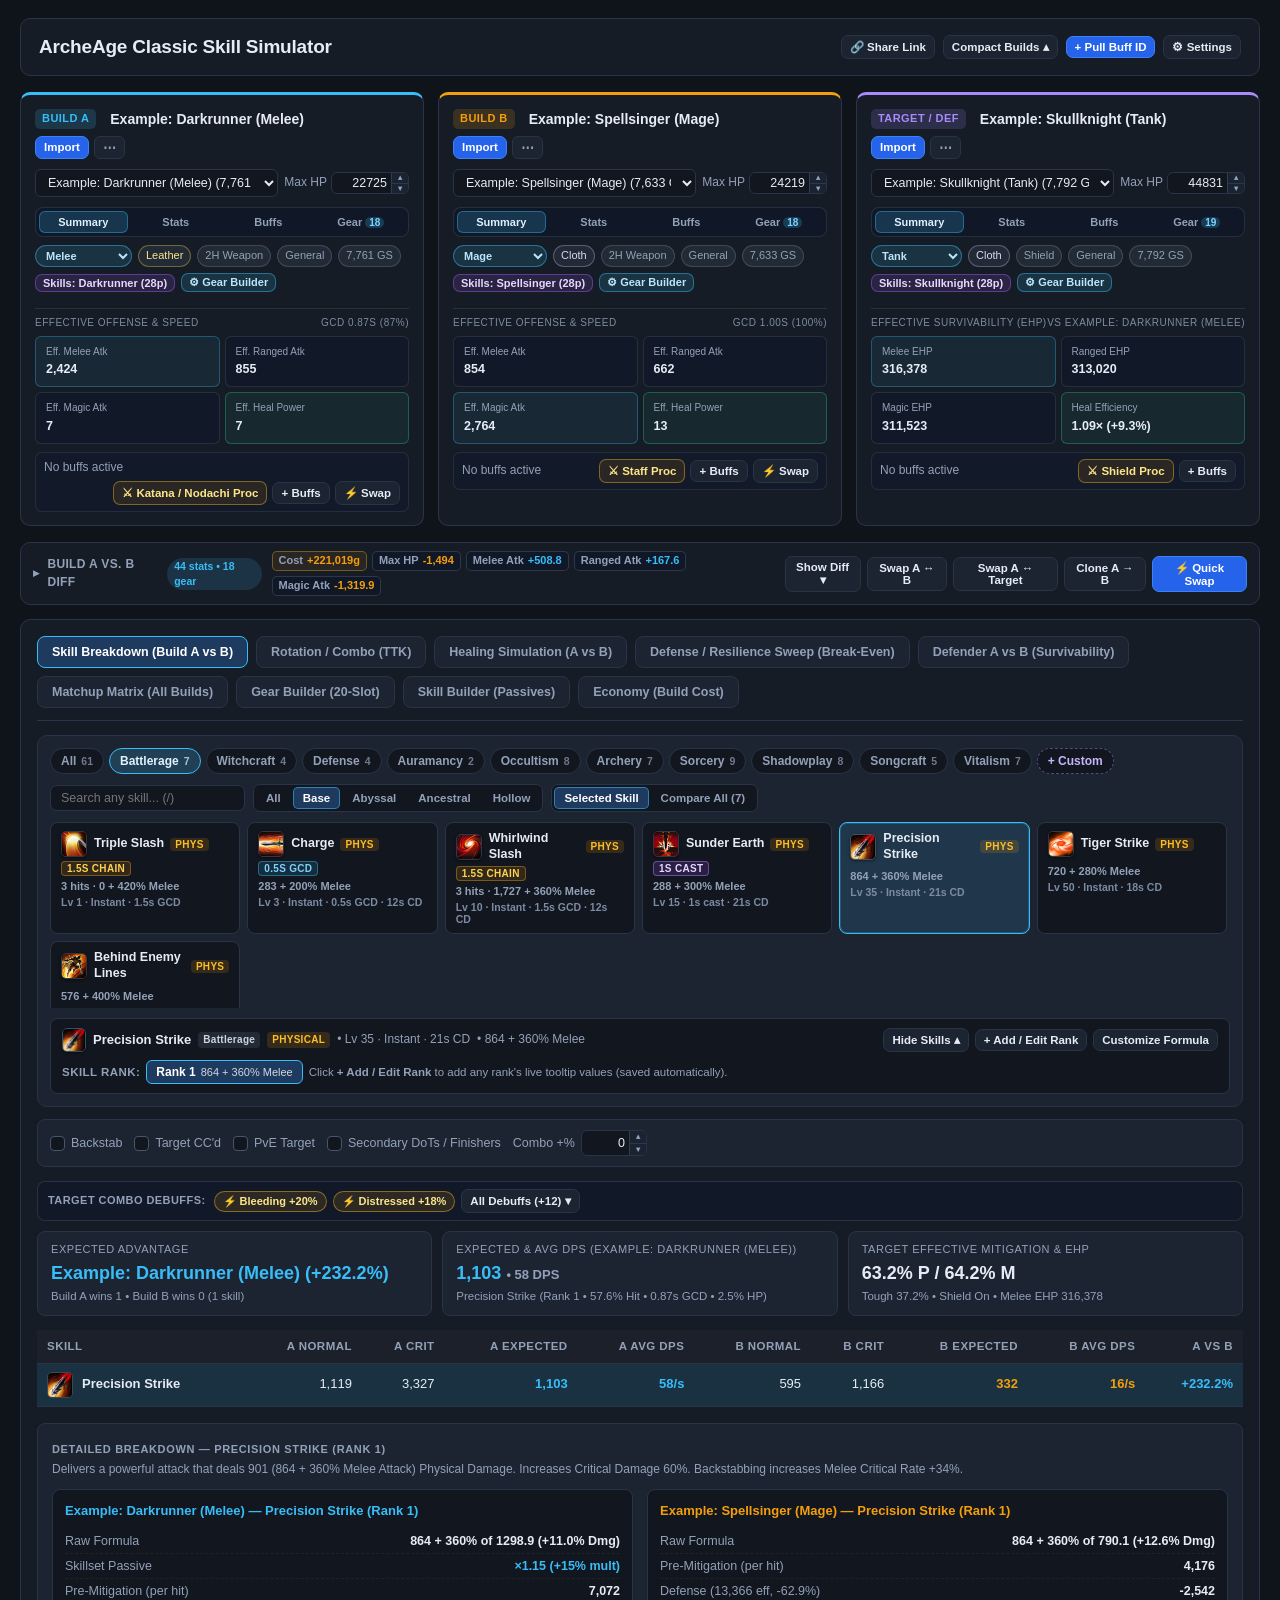
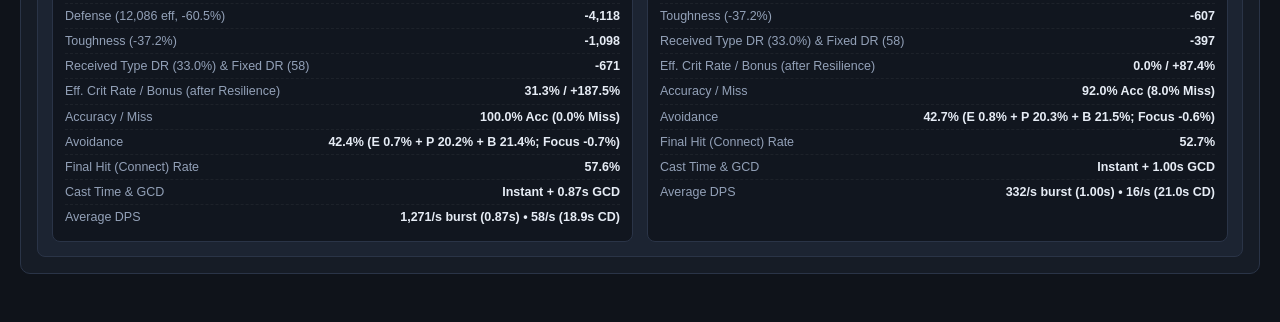
==== commit 3b48ee38: "improve gear builds, various bug fixes, fixes to saving, database improvements, template support" ====
--- a/index.html
+++ b/index.html
@@ -4,7 +4,7 @@
     <meta charset="UTF-8" />
     <meta name="viewport" content="width=device-width, initial-scale=1.0" />
     <title>ArcheAge Classic Skill Simulator</title>
-    <link rel="stylesheet" href="css/styles.css?v=39" />
+    <link rel="stylesheet" href="css/styles.css?v=49" />
 </head>
 <body>
     <div class="app-shell">
@@ -220,6 +220,7 @@
             </label>
             <div id="importFeedback"></div>
             <div class="modal-actions">
+                <button type="button" id="importCreateBlankBtn" style="margin-right:auto" title="Create a brand-new blank Lv 55 character (.json) with no gear equipped instead of importing">+ New Blank Build</button>
                 <button type="button" id="importCancelBtn">Cancel</button>
                 <button type="button" class="primary" id="importApplyBtn">Import Build</button>
             </div>
@@ -646,6 +647,6 @@
 
     <div id="toastBar" class="toast-bar hidden" role="status" aria-live="polite"></div>
 
-    <script type="module" src="js/ui/app.js?v=63"></script>
+    <script type="module" src="js/ui/app.js?v=80"></script>
 </body>
 </html>
--- a/css/styles.css
+++ b/css/styles.css
@@ -1,4 +1,5 @@
 :root {
+    color-scheme: dark;
     --bg: #0f131a;
     --bg-panel: #161c26;
     --bg-card: #1c2432;
@@ -226,11 +227,152 @@
     padding: 5px 8px;
     font-size: 12.5px;
     font-family: inherit;
+    transition: border-color 0.14s ease, box-shadow 0.14s ease;
 }
 
 select:focus, input:focus, textarea:focus {
     outline: none;
     border-color: var(--border-focus);
+    box-shadow: 0 0 0 2px rgba(96, 165, 250, 0.22);
+}
+
+/* Sleek dark number inputs with custom styled dark-mode up/down stepper arrows */
+input[type="number"] {
+    -moz-appearance: textfield;
+    appearance: textfield;
+    font-variant-numeric: tabular-nums;
+}
+
+input[type="number"]::-webkit-inner-spin-button,
+input[type="number"]::-webkit-outer-spin-button {
+    -webkit-appearance: none;
+    appearance: none;
+    margin: 0;
+}
+
+.num-spin-wrap {
+    position: relative;
+    display: inline-flex;
+    align-items: stretch;
+    max-width: 100%;
+    vertical-align: middle;
+}
+
+.num-spin-wrap.is-block {
+    display: flex;
+    width: 100%;
+}
+
+.num-spin-wrap.is-block > input[type="number"] {
+    width: 100%;
+    min-width: 0;
+}
+
+.num-spin-wrap > input[type="number"] {
+    padding-right: 21px;
+}
+
+.num-spin-btns {
+    position: absolute;
+    right: 1px;
+    top: 1px;
+    bottom: 1px;
+    width: 17px;
+    display: flex;
+    flex-direction: column;
+    border-left: 1px solid rgba(148, 163, 184, 0.2);
+    border-radius: 0 5px 5px 0;
+    overflow: hidden;
+    background: rgba(30, 41, 59, 0.72);
+}
+
+.num-spin-btn {
+    flex: 1 1 0;
+    min-height: 0 !important;
+    width: 100%;
+    padding: 0 !important;
+    margin: 0;
+    border: none !important;
+    border-radius: 0 !important;
+    background: transparent !important;
+    color: #94a3b8 !important;
+    font-size: 7.5px !important;
+    line-height: 1 !important;
+    display: flex;
+    align-items: center;
+    justify-content: center;
+    cursor: pointer;
+    user-select: none;
+    transition: background-color 0.12s ease, color 0.12s ease;
+}
+
+.num-spin-btn.num-spin-up {
+    border-bottom: 1px solid rgba(148, 163, 184, 0.16) !important;
+}
+
+.num-spin-btn:hover {
+    background: rgba(56, 189, 248, 0.22) !important;
+    color: #e0f2fe !important;
+}
+
+.num-spin-btn:active {
+    background: rgba(56, 189, 248, 0.36) !important;
+    color: #ffffff !important;
+}
+
+.num-spin-wrap > input[type="number"]:disabled + .num-spin-btns {
+    opacity: 0.45;
+    pointer-events: none;
+}
+
+/* Custom dark-mode checkboxes (uses :where so .settings-switch toggle keeps its own styling) */
+:where(input[type="checkbox"]) {
+    -webkit-appearance: none;
+    appearance: none;
+    position: relative;
+    width: 15px;
+    height: 15px;
+    margin: 0;
+    flex-shrink: 0;
+    border-radius: 4px;
+    border: 1.5px solid #475569;
+    background: var(--bg-input);
+    cursor: pointer;
+    vertical-align: middle;
+    transition: background-color 0.14s ease, border-color 0.14s ease, box-shadow 0.14s ease;
+}
+
+:where(input[type="checkbox"]):hover:not(:disabled) {
+    border-color: var(--accent-a);
+    background: rgba(56, 189, 248, 0.08);
+}
+
+:where(input[type="checkbox"]):focus-visible {
+    outline: none;
+    border-color: var(--border-focus);
+    box-shadow: 0 0 0 2.5px rgba(56, 189, 248, 0.3);
+}
+
+:where(input[type="checkbox"]):checked {
+    background: linear-gradient(180deg, #38bdf8, #0284c7);
+    border-color: #38bdf8;
+}
+
+:where(input[type="checkbox"]):checked::after {
+    content: "";
+    position: absolute;
+    left: 4px;
+    top: 1px;
+    width: 4px;
+    height: 8px;
+    border: solid #08101c;
+    border-width: 0 2px 2px 0;
+    transform: rotate(42deg);
+}
+
+:where(input[type="checkbox"]):disabled {
+    opacity: 0.62;
+    cursor: not-allowed;
 }
 
 /* Stat Inputs Grid */
@@ -2287,8 +2429,8 @@
 }
 
 .rot-shield-field input[type="number"] {
-    width: 68px;
-    padding: 2px 5px;
+    width: 78px;
+    padding: 2px 21px 2px 6px;
     font-size: 11px;
 }
 
@@ -2858,9 +3000,11 @@
 
 .rot-step-main {
     display: inline-flex;
-    align-items: center;
-    gap: 7px;
-    min-width: 180px;
+    flex-wrap: wrap;
+    align-items: center;
+    gap: 5px 7px;
+    min-width: 0;
+    max-width: 100%;
 }
 
 .rot-step-num {
@@ -2909,10 +3053,305 @@
 }
 
 .rot-flag-num input {
-    width: 52px;
-    padding: 2px 5px;
+    width: 66px;
+    padding: 2px 21px 2px 6px;
     font-size: 11.5px;
     text-align: right;
+}
+
+/* Drag-to-reorder handle & drop indicators */
+.rot-drag-handle {
+    display: inline-flex;
+    align-items: center;
+    justify-content: center;
+    padding: 2px 3px;
+    margin-right: -2px;
+    border-radius: 4px;
+    color: #64748b;
+    font-size: 13px;
+    letter-spacing: -2px;
+    line-height: 1;
+    cursor: grab;
+    touch-action: none;
+    user-select: none;
+    transition: color 0.12s ease, background-color 0.12s ease;
+}
+
+.rot-drag-handle:hover {
+    color: #cbd5e1;
+    background: rgba(148, 163, 184, 0.14);
+}
+
+.rot-steps-list.is-reordering,
+.rot-steps-list.is-reordering .rot-drag-handle {
+    cursor: grabbing;
+    user-select: none;
+}
+
+.rot-step-row.is-dragging {
+    opacity: 0.42;
+    border-style: dashed;
+    border-color: var(--accent-a);
+}
+
+.rot-step-row.rot-drop-before {
+    box-shadow: 0 -2px 0 0 #38bdf8, 0 -5px 10px -2px rgba(56, 189, 248, 0.45);
+}
+
+.rot-step-row.rot-drop-after {
+    box-shadow: 0 2px 0 0 #38bdf8, 0 5px 10px -2px rgba(56, 189, 248, 0.45);
+}
+
+/* Active target debuffs & durations strip inside each rotation step */
+.rot-active-effs {
+    flex: 1 1 100%;
+    display: flex;
+    flex-wrap: wrap;
+    align-items: center;
+    gap: 4px;
+    padding: 3px 7px;
+    border-radius: 5px;
+    background: rgba(2, 6, 23, 0.45);
+    border: 1px solid rgba(148, 163, 184, 0.12);
+    font-size: 10.5px;
+}
+
+.rot-active-effs-lbl {
+    color: var(--text-muted);
+    font-weight: 600;
+    font-variant-numeric: tabular-nums;
+    margin-right: 2px;
+}
+
+.rot-ae-chip {
+    display: inline-flex;
+    align-items: center;
+    gap: 3px;
+    padding: 1px 6px;
+    border-radius: 999px;
+    font-size: 10px;
+    font-weight: 600;
+    line-height: 1.3;
+}
+
+.rot-ae-chip em {
+    font-style: normal;
+    opacity: 0.85;
+    font-variant-numeric: tabular-nums;
+}
+
+.rot-ae-status {
+    background: rgba(56, 189, 248, 0.14);
+    border: 1px solid rgba(56, 189, 248, 0.34);
+    color: #bae6fd;
+}
+
+.rot-ae-debuff {
+    background: rgba(244, 63, 94, 0.16);
+    border: 1px solid rgba(251, 113, 133, 0.42);
+    color: #fecdd3;
+}
+
+.rot-ae-cc {
+    background: rgba(245, 158, 11, 0.18);
+    border: 1px solid rgba(251, 191, 36, 0.48);
+    color: #fef3c7;
+}
+
+.rot-ae-buff {
+    background: rgba(168, 85, 247, 0.16);
+    border: 1px solid rgba(192, 132, 252, 0.42);
+    color: #e9d5ff;
+}
+
+/* Active Debuffs & Statuses duration timeline bars */
+.rot-debuff-tl {
+    margin-top: 6px;
+    padding-top: 8px;
+    border-top: 1px solid rgba(148, 163, 184, 0.14);
+    display: flex;
+    flex-direction: column;
+    gap: 5px;
+}
+
+.rot-debuff-tl-hdr {
+    font-size: 10.5px;
+    font-weight: 700;
+    text-transform: uppercase;
+    letter-spacing: 0.04em;
+    color: var(--text-muted);
+}
+
+.rot-debuff-tl-rows {
+    display: flex;
+    flex-direction: column;
+    gap: 4px;
+}
+
+.rot-dtl-row {
+    display: grid;
+    grid-template-columns: minmax(90px, 150px) minmax(0, 1fr);
+    align-items: center;
+    gap: 8px;
+}
+
+.rot-dtl-head {
+    display: flex;
+    align-items: baseline;
+    justify-content: space-between;
+    gap: 6px;
+    min-width: 0;
+}
+
+.rot-dtl-dur {
+    display: none;
+    font-size: 10.5px;
+    color: var(--text-muted);
+    font-variant-numeric: tabular-nums;
+    white-space: nowrap;
+}
+
+.rot-dtl-lbl {
+    font-size: 11px;
+    font-weight: 600;
+    color: #cbd5e1;
+    white-space: nowrap;
+    overflow: hidden;
+    text-overflow: ellipsis;
+}
+
+.rot-dtl-track {
+    position: relative;
+    height: 18px;
+    border-radius: 4px;
+    background: rgba(15, 23, 42, 0.65);
+    border: 1px solid rgba(148, 163, 184, 0.16);
+    overflow: hidden;
+}
+
+.rot-dtl-bar {
+    position: absolute;
+    top: 0;
+    bottom: 0;
+    display: flex;
+    align-items: center;
+    padding: 0 6px;
+    font-size: 9.5px;
+    font-weight: 600;
+    white-space: nowrap;
+    overflow: hidden;
+    text-overflow: ellipsis;
+    border-radius: 3px;
+}
+
+.rot-dtl-bar.dtl-status {
+    background: linear-gradient(90deg, rgba(56, 189, 248, 0.42), rgba(14, 116, 144, 0.5));
+    color: #e0f2fe;
+}
+
+.rot-dtl-bar.dtl-debuff {
+    background: linear-gradient(90deg, rgba(244, 63, 94, 0.45), rgba(190, 18, 60, 0.55));
+    color: #ffe4e6;
+}
+
+.rot-dtl-bar.dtl-cc {
+    background: linear-gradient(90deg, rgba(245, 158, 11, 0.48), rgba(180, 83, 9, 0.55));
+    color: #fef3c7;
+}
+
+.rot-dtl-bar.dtl-buff {
+    background: linear-gradient(90deg, rgba(168, 85, 247, 0.45), rgba(126, 34, 206, 0.55));
+    color: #f3e8ff;
+}
+
+.rot-flag-chk.is-inherent {
+    color: #7dd3fc;
+}
+
+.rot-procs-bar {
+    display: flex;
+    flex-wrap: wrap;
+    align-items: center;
+    gap: 5px;
+    padding: 6px 8px;
+    border-radius: 7px;
+    background: rgba(15, 23, 42, 0.52);
+    border: 1px solid rgba(148, 163, 184, 0.16);
+}
+
+.rot-proc-pill {
+    padding: 3px 8px;
+    border-radius: 999px;
+    border: 1px solid rgba(148, 163, 184, 0.28);
+    background: rgba(15, 23, 42, 0.7);
+    color: #cbd5e1;
+    font-size: 11px;
+    font-weight: 600;
+    cursor: pointer;
+    transition: border-color 0.14s ease, background-color 0.14s ease, color 0.14s ease;
+}
+
+.rot-proc-pill:hover {
+    border-color: rgba(244, 63, 94, 0.65);
+    color: #fecdd3;
+}
+
+.rot-proc-pill.active {
+    background: rgba(244, 63, 94, 0.2);
+    border-color: rgba(251, 113, 133, 0.8);
+    color: #ffe4e6;
+}
+
+.rot-debuff-sel {
+    padding: 2px 6px;
+    font-size: 11px;
+    max-width: 165px;
+}
+
+.rot-flag-stage {
+    display: inline-flex;
+    align-items: center;
+    gap: 4px;
+    font-size: 11.5px;
+    color: var(--text-muted);
+}
+
+.rot-stage-sel {
+    padding: 2px 6px;
+    font-size: 11px;
+    max-width: 185px;
+    border-color: rgba(56, 189, 248, 0.35);
+}
+
+.stag-stage {
+    background: rgba(56, 189, 248, 0.16);
+    border: 1px solid rgba(56, 189, 248, 0.45);
+    color: #bae6fd;
+}
+
+.stag-extradep {
+    display: inline-flex;
+    align-items: center;
+    gap: 3px;
+    background: rgba(244, 63, 94, 0.18);
+    border: 1px solid rgba(251, 113, 133, 0.55);
+    color: #fecdd3;
+}
+
+.rot-eff-rm {
+    border: none;
+    background: transparent;
+    color: inherit;
+    font-size: 12px;
+    line-height: 1;
+    padding: 0 2px;
+    cursor: pointer;
+    opacity: 0.78;
+}
+
+.rot-eff-rm:hover {
+    opacity: 1;
+    color: #ffffff;
 }
 
 .rot-step-actions {
@@ -2940,7 +3379,10 @@
 
 .rot-tl-meta {
     display: flex;
+    flex-wrap: wrap;
+    align-items: baseline;
     justify-content: space-between;
+    gap: 2px 10px;
     font-size: 11.5px;
 }
 
@@ -3116,6 +3558,28 @@
     background: rgba(245, 158, 11, 0.8);
 }
 
+.rot-leg-swatch.sw-travel {
+    background: repeating-linear-gradient(
+        -45deg,
+        rgba(245, 158, 11, 0.68),
+        rgba(245, 158, 11, 0.68) 3px,
+        rgba(180, 83, 9, 0.75) 3px,
+        rgba(180, 83, 9, 0.75) 6px
+    );
+}
+
+.rot-tl-seg.seg-travel {
+    background: repeating-linear-gradient(
+        -45deg,
+        rgba(245, 158, 11, 0.45),
+        rgba(245, 158, 11, 0.45) 5px,
+        rgba(180, 83, 9, 0.52) 5px,
+        rgba(180, 83, 9, 0.52) 10px
+    );
+    color: #fef3c7;
+    border-left: 1px dashed rgba(251, 191, 36, 0.65);
+}
+
 .rot-step-row.rot-step-util {
     border-color: rgba(245, 158, 11, 0.35);
     background: rgba(245, 158, 11, 0.05);
@@ -4853,6 +5317,183 @@
     margin-bottom: 12px;
     max-width: 100%;
     min-width: 0;
+    display: flex;
+    flex-direction: column;
+    gap: 8px;
+}
+
+.gb-set-swap-row {
+    display: flex;
+    flex-wrap: wrap;
+    align-items: center;
+    gap: 7px;
+    padding-top: 8px;
+    border-top: 1px dashed rgba(148, 163, 184, 0.18);
+    min-width: 0;
+    max-width: 100%;
+}
+
+.gb-set-swap-lbl {
+    font-size: 11px;
+    font-weight: 700;
+    text-transform: uppercase;
+    letter-spacing: 0.04em;
+    color: var(--text-muted);
+    white-space: nowrap;
+}
+
+.gb-set-swap-sel {
+    flex: 1 1 240px;
+    min-width: 0;
+    max-width: 100%;
+    font-size: 12px;
+}
+
+.gb-set-grade-sel {
+    flex: 0 1 auto;
+    min-width: 0;
+    max-width: 100%;
+    font-size: 12px;
+}
+
+.gb-tpl-chk {
+    display: inline-flex;
+    align-items: center;
+    gap: 5px;
+    font-size: 11.5px;
+    color: var(--text-muted);
+    cursor: pointer;
+    user-select: none;
+    white-space: nowrap;
+}
+
+.gb-tpl-drawer {
+    display: flex;
+    flex-direction: column;
+    gap: 8px;
+    padding: 10px;
+    border-radius: 7px;
+    background: rgba(15, 23, 42, 0.72);
+    border: 1px solid rgba(56, 189, 248, 0.32);
+    min-width: 0;
+    max-width: 100%;
+}
+
+.gb-tpl-drawer-head {
+    display: flex;
+    flex-wrap: wrap;
+    align-items: center;
+    justify-content: space-between;
+    gap: 6px;
+}
+
+.gb-tpl-pills {
+    display: flex;
+    flex-wrap: wrap;
+    gap: 4px;
+}
+
+.gb-tpl-pills button {
+    font-size: 10.5px !important;
+    padding: 2px 7px !important;
+}
+
+.gb-tpl-inputs {
+    display: grid;
+    grid-template-columns: minmax(0, 1.2fr) minmax(0, 1fr);
+    gap: 7px;
+    min-width: 0;
+}
+
+.gb-tpl-name-inp,
+.gb-tpl-notes-inp {
+    width: 100%;
+    min-width: 0;
+    max-width: 100%;
+    font-size: 12px;
+}
+
+.gb-tpl-slot-grid {
+    display: grid;
+    grid-template-columns: repeat(auto-fill, minmax(min(185px, 100%), 1fr));
+    gap: 5px;
+    max-height: 220px;
+    overflow-y: auto;
+    padding-right: 2px;
+}
+
+.gb-tpl-slot-item {
+    display: flex;
+    align-items: flex-start;
+    gap: 6px;
+    padding: 5px 7px;
+    border-radius: 6px;
+    background: var(--bg-input);
+    border: 1px solid rgba(148, 163, 184, 0.16);
+    cursor: pointer;
+    min-width: 0;
+    transition: border-color 0.12s, background 0.12s;
+}
+
+.gb-tpl-slot-item.is-checked {
+    border-color: rgba(56, 189, 248, 0.52);
+    background: rgba(56, 189, 248, 0.09);
+}
+
+.gb-tpl-slot-item.is-empty {
+    opacity: 0.45;
+    cursor: default;
+}
+
+.gb-tpl-slot-body {
+    display: flex;
+    flex-direction: column;
+    gap: 1px;
+    min-width: 0;
+    flex: 1 1 0;
+}
+
+.gb-tpl-slot-name {
+    font-size: 9.5px;
+    font-weight: 700;
+    text-transform: uppercase;
+    letter-spacing: 0.04em;
+    color: var(--text-muted);
+}
+
+.gb-tpl-slot-itemname {
+    font-size: 11px;
+    font-weight: 600;
+    white-space: nowrap;
+    overflow: hidden;
+    text-overflow: ellipsis;
+}
+
+.gb-tpl-slot-meta {
+    font-size: 9.5px;
+    color: #93c5fd;
+}
+
+.gb-tpl-drawer-foot {
+    display: flex;
+    flex-wrap: wrap;
+    align-items: center;
+    justify-content: space-between;
+    gap: 8px;
+    padding-top: 6px;
+    border-top: 1px solid rgba(148, 163, 184, 0.14);
+}
+
+.gb-tpl-drawer-actions {
+    display: flex;
+    align-items: center;
+    gap: 6px;
+}
+
+@media (max-width: 768px) {
+    .gb-tpl-inputs {
+        grid-template-columns: minmax(0, 1fr);
+    }
 }
 
 .gb-workspace {
@@ -5198,6 +5839,380 @@
     font-variant-numeric: tabular-nums;
 }
 
+/* Granted Stats Box (Gear Builder Slot Editor & Character Card Gear Inspector) */
+.gb-item-stats-box {
+    display: flex;
+    flex-direction: column;
+    gap: 6px;
+    padding: 7px 9px;
+    border-radius: 7px;
+    background: rgba(15, 23, 42, 0.78);
+    border: 1px solid rgba(56, 189, 248, 0.24);
+    font-variant-numeric: tabular-nums;
+    min-width: 0;
+    max-width: 100%;
+}
+
+.gb-item-stats-head {
+    display: flex;
+    align-items: center;
+    justify-content: space-between;
+    gap: 6px;
+}
+
+.gb-item-stats-lbl {
+    font-size: 10px;
+    font-weight: 700;
+    text-transform: uppercase;
+    letter-spacing: 0.05em;
+    color: var(--text-muted);
+}
+
+.gb-item-gs-pill {
+    font-size: 10.5px;
+    font-weight: 700;
+    padding: 1px 6px;
+    border-radius: 999px;
+    background: rgba(56, 189, 248, 0.14);
+    border: 1px solid rgba(56, 189, 248, 0.35);
+    color: #7dd3fc;
+}
+
+.gb-is-main-row,
+.gb-is-attr-row,
+.gb-is-bonus-row {
+    display: flex;
+    flex-wrap: wrap;
+    gap: 5px;
+    min-width: 0;
+}
+
+.gb-is-chip {
+    display: inline-flex;
+    align-items: baseline;
+    gap: 5px;
+    padding: 3px 8px;
+    border-radius: 5px;
+    font-size: 11.5px;
+    background: rgba(30, 41, 59, 0.85);
+    border: 1px solid rgba(148, 163, 184, 0.24);
+}
+
+.gb-is-chip span {
+    font-size: 10.5px;
+    color: var(--text-muted);
+}
+
+.gb-is-chip.is-def strong {
+    color: #93c5fd;
+}
+
+.gb-is-chip.is-atk strong {
+    color: #fcd34d;
+}
+
+.gb-is-chip.is-heal strong {
+    color: #6ee7b7;
+}
+
+.gb-is-attr-chip {
+    display: inline-flex;
+    align-items: baseline;
+    gap: 4px;
+    padding: 2px 7px;
+    border-radius: 5px;
+    font-size: 11px;
+    background: rgba(52, 211, 153, 0.1);
+    border: 1px solid rgba(52, 211, 153, 0.28);
+    color: #cbd5e1;
+}
+
+.gb-is-attr-chip strong {
+    color: #6ee7b7;
+}
+
+.gb-is-bonus-chip {
+    display: inline-flex;
+    align-items: baseline;
+    gap: 4px;
+    padding: 2px 7px;
+    border-radius: 5px;
+    font-size: 10.5px;
+    background: rgba(168, 85, 247, 0.1);
+    border: 1px solid rgba(192, 132, 252, 0.26);
+    color: #cbd5e1;
+}
+
+.gb-is-bonus-chip strong {
+    color: #e9d5ff;
+}
+
+.gb-is-sub-sec {
+    display: flex;
+    flex-direction: column;
+    gap: 4px;
+    padding-top: 4px;
+    border-top: 1px dashed rgba(148, 163, 184, 0.14);
+}
+
+.gb-is-sub-lbl {
+    font-size: 9.5px;
+    font-weight: 700;
+    text-transform: uppercase;
+    letter-spacing: 0.04em;
+    color: var(--text-muted);
+}
+
+.gb-is-equip-row {
+    display: flex;
+    flex-wrap: wrap;
+    gap: 5px;
+    min-width: 0;
+}
+
+.gb-is-equip-chip {
+    display: inline-flex;
+    align-items: baseline;
+    gap: 4px;
+    padding: 2px 7px;
+    border-radius: 5px;
+    font-size: 10.5px;
+    background: rgba(245, 158, 11, 0.12);
+    border: 1px solid rgba(251, 191, 36, 0.34);
+    color: #fde68a;
+}
+
+.gb-is-equip-chip strong {
+    color: #fef08a;
+}
+
+.gb-is-sets-wrap {
+    display: flex;
+    flex-direction: column;
+    gap: 6px;
+    padding-top: 5px;
+    border-top: 1px dashed rgba(148, 163, 184, 0.16);
+}
+
+.gb-is-set-block {
+    display: flex;
+    flex-direction: column;
+    gap: 3px;
+    padding: 5px 7px;
+    border-radius: 6px;
+    background: rgba(15, 23, 42, 0.68);
+    border: 1px solid rgba(56, 189, 248, 0.25);
+}
+
+.gb-is-set-block.is-erenor {
+    border-color: rgba(251, 191, 36, 0.36);
+    background: rgba(245, 158, 11, 0.06);
+}
+
+.gb-is-set-block.is-charm.is-active {
+    border-color: rgba(16, 185, 129, 0.55);
+    background: linear-gradient(135deg, rgba(16, 185, 129, 0.14), rgba(245, 158, 11, 0.08));
+    box-shadow: 0 0 0 1px rgba(16, 185, 129, 0.16) inset;
+}
+
+.gb-is-set-block.is-charm.is-inactive {
+    border-color: rgba(148, 163, 184, 0.24);
+    background: rgba(15, 23, 42, 0.55);
+}
+
+.gb-is-set-block.is-charm.is-active .gb-is-set-name {
+    color: #6ee7b7;
+}
+
+.gb-is-set-block.is-charm.is-active .gb-is-set-cnt {
+    background: rgba(16, 185, 129, 0.24);
+    color: #a7f3d0;
+}
+
+.gb-is-set-block.is-charm.is-inactive .gb-is-set-name {
+    color: #94a3b8;
+}
+
+.gb-is-notes-wrap {
+    display: flex;
+    flex-direction: column;
+    gap: 4px;
+    padding-top: 4px;
+    border-top: 1px dashed rgba(148, 163, 184, 0.16);
+}
+
+.gb-is-note {
+    font-size: 10.5px;
+    line-height: 1.35;
+    color: #cbd5e1;
+    padding: 4px 7px;
+    border-radius: 5px;
+    background: rgba(16, 185, 129, 0.08);
+    border: 1px solid rgba(16, 185, 129, 0.25);
+}
+
+.gb-is-note strong {
+    color: #6ee7b7;
+}
+
+/* Costume Charm badge right on the Costume paperdoll slot */
+.gb-pd-charm {
+    display: inline-flex;
+    align-items: center;
+    gap: 4px;
+    margin-top: 2px;
+    padding: 1px 6px;
+    border-radius: 999px;
+    font-size: 9.5px;
+    font-weight: 700;
+    line-height: 1.35;
+    max-width: 100%;
+    white-space: nowrap;
+    overflow: hidden;
+    text-overflow: ellipsis;
+}
+
+.gb-pd-charm.is-active {
+    background: rgba(16, 185, 129, 0.18);
+    border: 1px solid rgba(16, 185, 129, 0.5);
+    color: #6ee7b7;
+}
+
+.gb-pd-charm.is-inactive {
+    background: rgba(148, 163, 184, 0.12);
+    border: 1px solid rgba(148, 163, 184, 0.26);
+    color: #94a3b8;
+}
+
+.gb-pd-charm-st {
+    font-size: 9px;
+    opacity: 0.9;
+}
+
+.gb-pd-slot.has-active-charm {
+    box-shadow: inset 0 0 0 1px rgba(16, 185, 129, 0.28);
+}
+
+/* Full un-truncated lunafrost / charm description box under the selector */
+.gb-frost-full-desc {
+    display: flex;
+    flex-direction: column;
+    gap: 3px;
+    padding: 6px 8px;
+    border-radius: 6px;
+    font-size: 11px;
+    line-height: 1.4;
+    overflow-wrap: break-word;
+}
+
+.gb-frost-full-desc.is-active {
+    background: rgba(16, 185, 129, 0.12);
+    border: 1px solid rgba(16, 185, 129, 0.45);
+    color: #d1fae5;
+}
+
+.gb-frost-full-desc.is-inactive {
+    background: rgba(15, 23, 42, 0.6);
+    border: 1px solid rgba(148, 163, 184, 0.22);
+    color: #94a3b8;
+}
+
+.gb-frost-full-desc.is-plain {
+    background: rgba(30, 41, 59, 0.65);
+    border: 1px solid rgba(148, 163, 184, 0.22);
+    color: #cbd5e1;
+}
+
+.gb-frost-desc-head {
+    display: flex;
+    flex-wrap: wrap;
+    align-items: center;
+    justify-content: space-between;
+    gap: 6px;
+    font-size: 10.5px;
+    font-weight: 700;
+}
+
+.gb-frost-full-desc.is-active .gb-frost-desc-head {
+    color: #6ee7b7;
+}
+
+.gb-frost-full-desc.is-active .gb-is-set-cnt {
+    background: rgba(16, 185, 129, 0.24);
+    color: #a7f3d0;
+}
+
+.gb-buff-item.cat-charm {
+    border-left: 3px solid #10b981;
+    background: rgba(16, 185, 129, 0.08);
+}
+
+.gb-buff-item.cat-charm .gb-buff-name {
+    color: #6ee7b7;
+}
+
+.gb-is-set-head {
+    display: flex;
+    align-items: center;
+    justify-content: space-between;
+    gap: 6px;
+    font-size: 10.5px;
+}
+
+.gb-is-set-name {
+    font-weight: 700;
+    color: #bae6fd;
+}
+
+.gb-is-set-block.is-erenor .gb-is-set-name {
+    color: #fde68a;
+}
+
+.gb-is-set-cnt {
+    font-size: 10px;
+    font-weight: 700;
+    padding: 0 5px;
+    border-radius: 999px;
+    background: rgba(148, 163, 184, 0.16);
+    color: #e2e8f0;
+}
+
+.gb-is-set-tiers {
+    display: flex;
+    flex-direction: column;
+    gap: 2px;
+}
+
+.gb-is-set-tier {
+    display: flex;
+    align-items: baseline;
+    gap: 5px;
+    font-size: 10.5px;
+    line-height: 1.3;
+}
+
+.gb-is-set-tier.is-active {
+    color: #a7f3d0;
+}
+
+.gb-is-set-tier.is-inactive {
+    color: #64748b;
+}
+
+.gb-is-tier-pc {
+    font-size: 9.5px;
+    font-weight: 700;
+    padding: 0 4px;
+    border-radius: 4px;
+    flex-shrink: 0;
+    background: rgba(148, 163, 184, 0.14);
+}
+
+.gb-is-set-tier.is-active .gb-is-tier-pc {
+    background: rgba(16, 185, 129, 0.24);
+    color: #6ee7b7;
+}
+
 .gb-slot-cost-main {
     display: flex;
     align-items: baseline;
@@ -5341,6 +6356,11 @@
 .gb-buff-item.cat-title {
     border-color: rgba(192, 132, 252, 0.34);
     background: rgba(192, 132, 252, 0.06);
+}
+
+.gb-buff-item.cat-erenor {
+    border-color: rgba(251, 191, 36, 0.45);
+    background: rgba(245, 158, 11, 0.09);
 }
 
 .gb-buff-name {
@@ -7071,6 +8091,29 @@
         max-width: 100%;
     }
 
+    .rot-tl-meta {
+        flex-direction: column;
+        align-items: flex-start;
+        gap: 2px;
+    }
+
+    .rot-dtl-row {
+        grid-template-columns: minmax(0, 1fr);
+        gap: 3px;
+    }
+
+    .rot-dtl-dur {
+        display: inline;
+    }
+
+    .rot-dtl-track {
+        height: 9px;
+    }
+
+    .rot-dtl-bar-txt {
+        display: none;
+    }
+
     /* Matchup Matrix — slim sticky column so opponent cells remain comfortably readable */
     .matrix-controls-box {
         padding: 10px;
@@ -7251,6 +8294,24 @@
         max-width: 100% !important;
     }
 
+    .gb-set-swap-row {
+        gap: 6px;
+    }
+
+    .gb-set-swap-lbl {
+        flex: 1 1 100%;
+    }
+
+    .gb-set-swap-sel {
+        flex: 1 1 100%;
+        width: 100%;
+    }
+
+    .gb-set-grade-sel {
+        flex: 1 1 0;
+        min-width: 0;
+    }
+
     .gb-search-inp {
         flex: 1 1 100%;
         width: 100%;
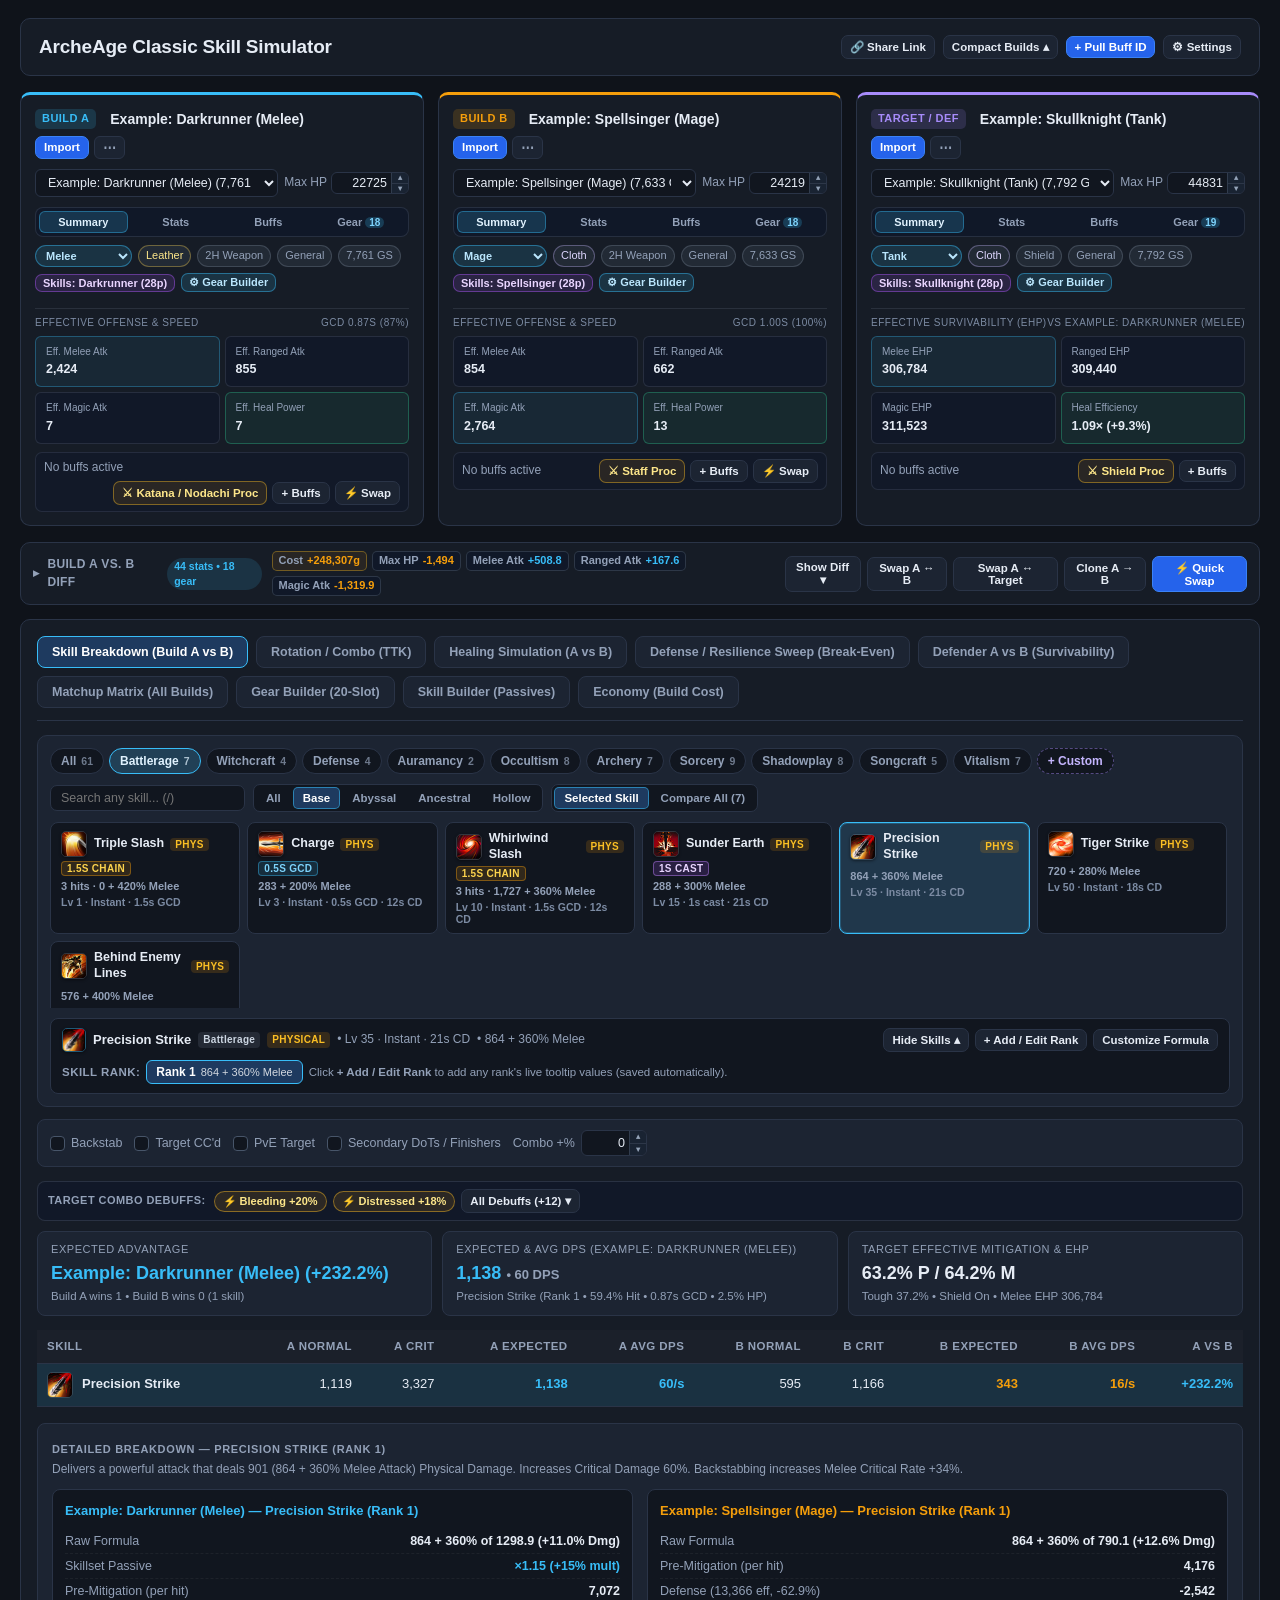
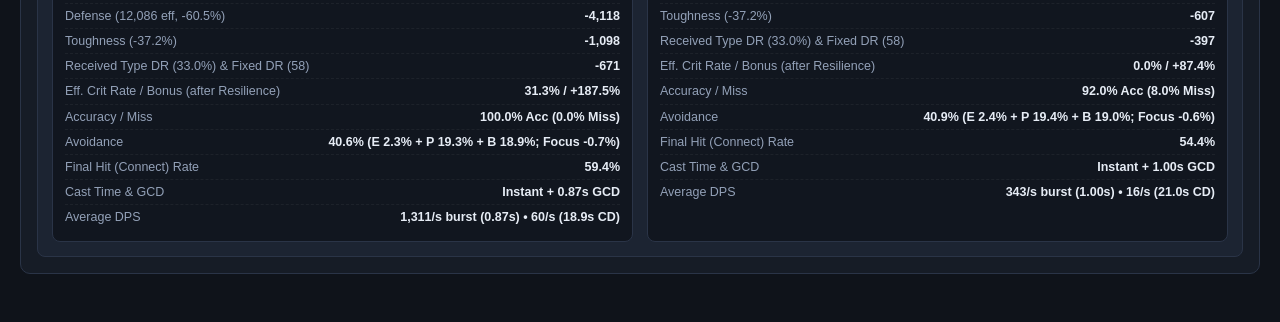
==== commit fd8e9f8c: "add missing equip effects" ====
--- a/index.html
+++ b/index.html
@@ -4,7 +4,7 @@
     <meta charset="UTF-8" />
     <meta name="viewport" content="width=device-width, initial-scale=1.0" />
     <title>ArcheAge Classic Skill Simulator</title>
-    <link rel="stylesheet" href="css/styles.css?v=49" />
+    <link rel="stylesheet" href="css/styles.css?v=51" />
 </head>
 <body>
     <div class="app-shell">
@@ -647,6 +647,6 @@
 
     <div id="toastBar" class="toast-bar hidden" role="status" aria-live="polite"></div>
 
-    <script type="module" src="js/ui/app.js?v=80"></script>
+    <script type="module" src="js/ui/app.js?v=82"></script>
 </body>
 </html>
--- a/css/styles.css
+++ b/css/styles.css
@@ -6055,6 +6055,44 @@
     color: #6ee7b7;
 }
 
+.gb-is-note.is-t7,
+.gb-is-note.is-special {
+    background: rgba(168, 85, 247, 0.1);
+    border-color: rgba(192, 132, 252, 0.34);
+    color: #e2e8f0;
+}
+
+.gb-is-note.is-t7 strong,
+.gb-is-note.is-special strong {
+    color: #d8b4fe;
+}
+
+.gb-is-note.is-t7.is-factored,
+.gb-is-note.is-special.is-factored {
+    background: rgba(245, 158, 11, 0.11);
+    border-color: rgba(251, 191, 36, 0.42);
+}
+
+.gb-is-note.is-t7.is-factored strong,
+.gb-is-note.is-special.is-factored strong {
+    color: #fde68a;
+}
+
+.gb-is-t7-badge {
+    display: inline-block;
+    font-size: 9px;
+    font-weight: 700;
+    letter-spacing: 0.03em;
+    text-transform: uppercase;
+    padding: 0 5px;
+    margin: 0 4px 0 2px;
+    border-radius: 999px;
+    background: rgba(16, 185, 129, 0.22);
+    border: 1px solid rgba(52, 211, 153, 0.48);
+    color: #6ee7b7;
+    vertical-align: middle;
+}
+
 /* Costume Charm badge right on the Costume paperdoll slot */
 .gb-pd-charm {
     display: inline-flex;
@@ -6361,6 +6399,17 @@
 .gb-buff-item.cat-erenor {
     border-color: rgba(251, 191, 36, 0.45);
     background: rgba(245, 158, 11, 0.09);
+}
+
+.gb-buff-item.cat-t7,
+.gb-buff-item.cat-special {
+    border-color: rgba(192, 132, 252, 0.44);
+    background: rgba(168, 85, 247, 0.1);
+}
+
+.gb-buff-item.cat-t7 .gb-buff-name,
+.gb-buff-item.cat-special .gb-buff-name {
+    color: #e9d5ff;
 }
 
 .gb-buff-name {
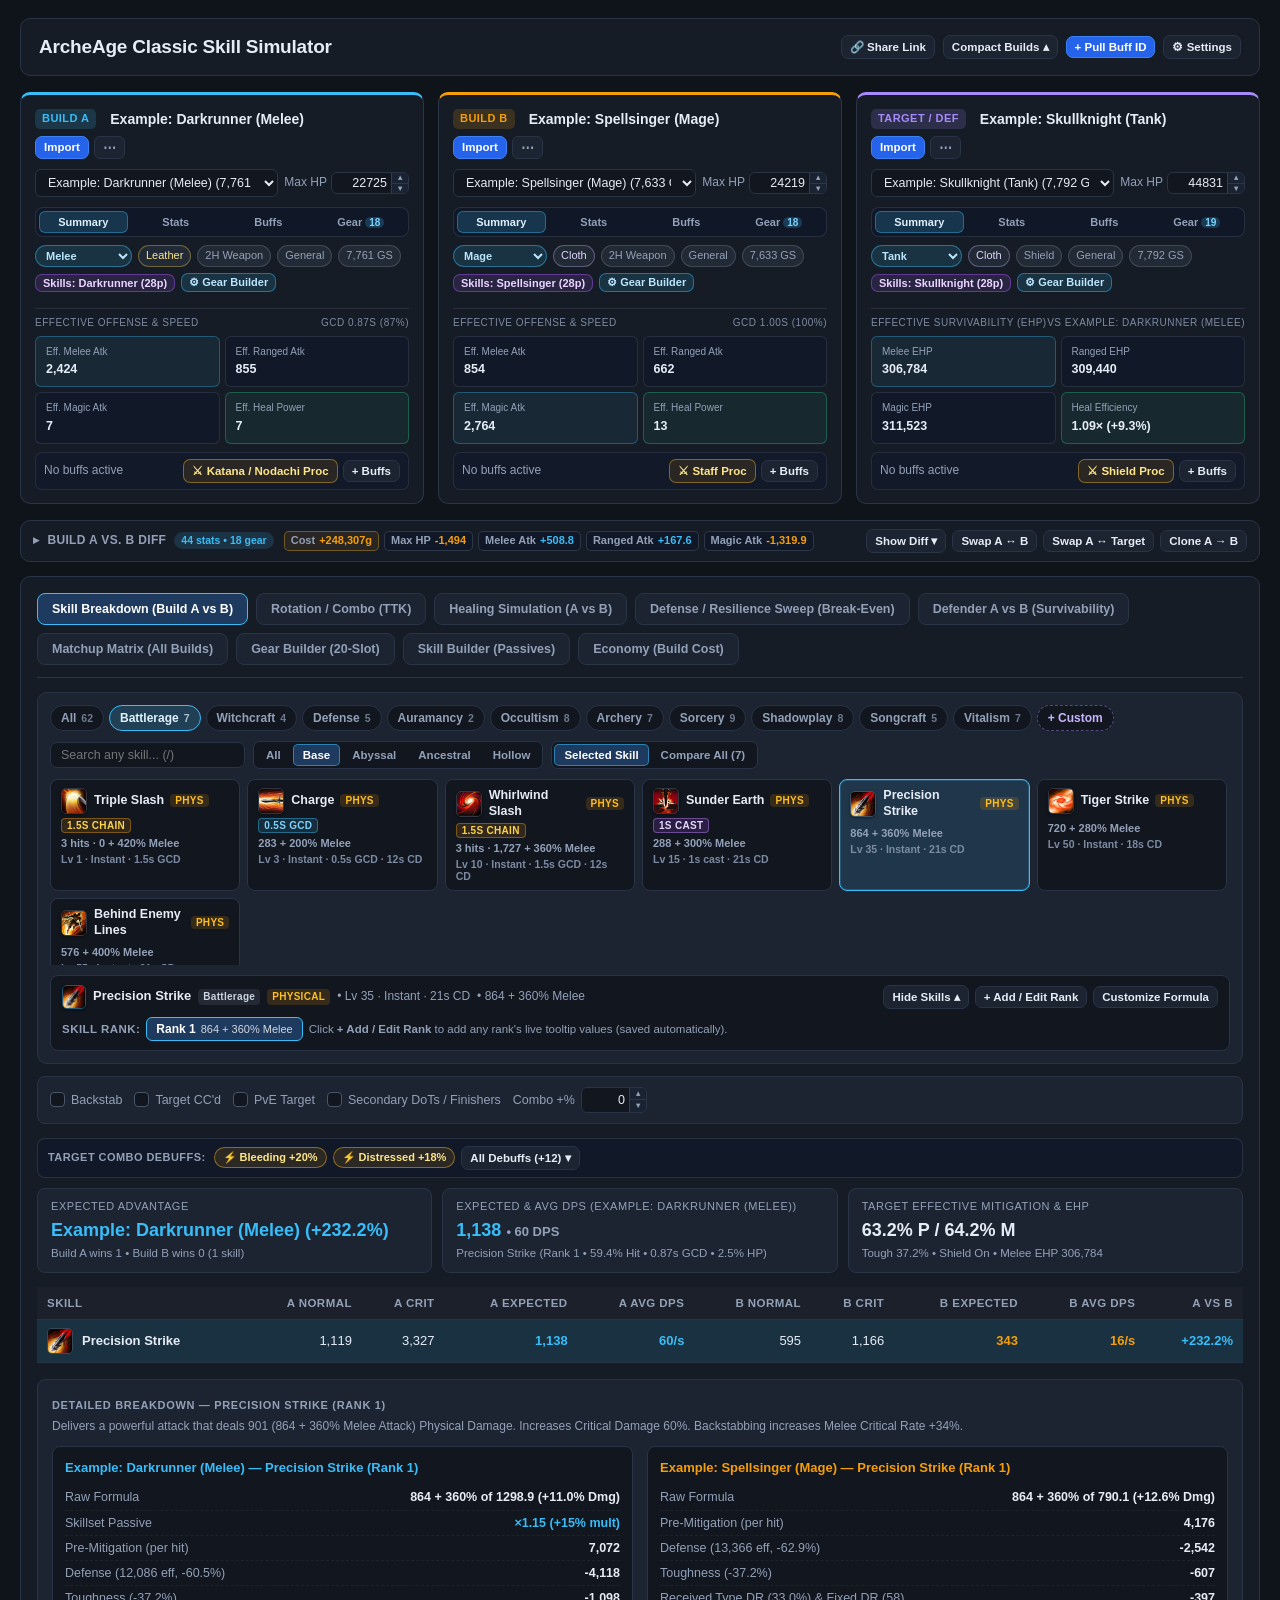
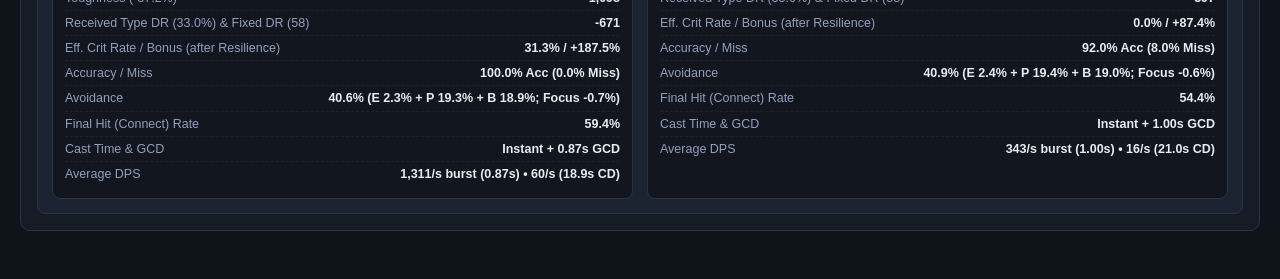
==== commit 3d3ba8a5: "many bug fixes" ====
--- a/index.html
+++ b/index.html
@@ -3,8 +3,13 @@
 <head>
     <meta charset="UTF-8" />
     <meta name="viewport" content="width=device-width, initial-scale=1.0" />
+    <meta name="referrer" content="no-referrer" />
+    <meta
+        http-equiv="Content-Security-Policy"
+        content="default-src 'self'; script-src 'self'; style-src 'self' 'unsafe-inline'; img-src 'self' https://darugear.com https://aa-classic.com; connect-src 'self' https://154smechk6.execute-api.ap-southeast-2.amazonaws.com; object-src 'none'; base-uri 'self'"
+    />
     <title>ArcheAge Classic Skill Simulator</title>
-    <link rel="stylesheet" href="css/styles.css?v=51" />
+    <link rel="stylesheet" href="css/styles.css?v=57" />
 </head>
 <body>
     <div class="app-shell">
@@ -291,7 +296,7 @@
                 <span class="hint-inline">Click skills to append in order &bull; click Done when finished</span>
             </div>
             <div class="rot-picker-controls">
-                <input type="text" id="rotPickerSearch" placeholder="Search skills by name or skillset..." autocomplete="off" />
+                <input type="text" id="rotPickerSearch" placeholder="Search skill, CC, debuff, or equip effect (e.g. Kyrios, pull, stun)..." autocomplete="off" />
                 <div class="seg-group" id="rotPickerVariantPills">
                     <button type="button" class="seg-btn active" data-rp-variant="all">All</button>
                     <button type="button" class="seg-btn" data-rp-variant="base">Base</button>
@@ -306,27 +311,6 @@
             <div class="modal-actions">
                 <button type="button" id="rotPickerUndoBtn" class="sm">Undo Last</button>
                 <button type="button" class="primary" id="rotPickerDoneBtn">Done</button>
-            </div>
-        </div>
-    </div>
-
-    <!-- Quick Compare: 1-to-1 Gear, Lunagems & Costume Swapper Modal -->
-    <div class="modal-backdrop" id="gearSwapModal">
-        <div class="modal modal-gear-swap">
-            <div class="modal-header-row">
-                <h3>Quick Compare &mdash; 1-to-1 Gear, Lunagems &amp; Costume Swapper</h3>
-                <div class="gs-top-actions">
-                    <div class="seg-group" id="gsTargetSlotPills">
-                        <button type="button" class="seg-btn" data-gs-slot="A">Edit Build A</button>
-                        <button type="button" class="seg-btn active" data-gs-slot="B">Edit Build B</button>
-                    </div>
-                    <button type="button" class="sm" id="gsCloneAtoBBtn" title="Clone Build A (stats, gear &amp; buffs) into Build B as a clean baseline">Clone A &rarr; B</button>
-                </div>
-            </div>
-            <div class="gs-body" id="gearSwapBody"></div>
-            <div class="gs-preview-bar" id="gearSwapPreview"></div>
-            <div class="modal-actions">
-                <button type="button" class="primary" id="gsDoneBtn">Done</button>
             </div>
         </div>
     </div>
@@ -574,12 +558,26 @@
                     <div class="settings-sync-card credits-card">
                         <div class="settings-sync-head">
                             <strong>ArcheAge Classic Skill &amp; Damage Simulator</strong>
-                            <span class="credits-author-pill">Created by Plushie</span>
+                            <span class="credits-badges">
+                                <span id="creditsVersionPill" class="credits-version-pill hidden" title="Semantic Version (loaded from VERSION)"></span>
+                                <span class="credits-author-pill">Created by Plushie</span>
+                            </span>
                         </div>
                         <div class="credits-links-row">
                             <a class="credits-link-btn primary" href="https://github.com/plushie-aa/aac-skill-sim" target="_blank" rel="noopener noreferrer">GitHub Repository &#8599;</a>
                             <a class="credits-link-btn" href="https://plushie-aa.github.io/aac-skill-sim/" target="_blank" rel="noopener noreferrer">GitHub Pages Live App &#8599;</a>
                             <a class="credits-link-btn" href="https://github.com/plushie-aa/aac-skill-sim/issues" target="_blank" rel="noopener noreferrer">Issues &amp; Feedback &#8599;</a>
+                        </div>
+                    </div>
+
+                    <div class="settings-section-lbl" style="margin-top:14px">Changelog</div>
+                    <div class="settings-sync-card credits-card">
+                        <div class="settings-sync-head">
+                            <strong>Release History</strong>
+                            <a class="credits-inline-link" href="https://github.com/plushie-aa/aac-skill-sim/blob/main/CHANGELOG.md" target="_blank" rel="noopener noreferrer">View CHANGELOG.md &#8599;</a>
+                        </div>
+                        <div id="creditsChangelogBody" class="credits-changelog-body">
+                            <span class="hint-inline">Loading changelog&hellip;</span>
                         </div>
                     </div>
 
@@ -647,6 +645,6 @@
 
     <div id="toastBar" class="toast-bar hidden" role="status" aria-live="polite"></div>
 
-    <script type="module" src="js/ui/app.js?v=82"></script>
+    <script type="module" src="js/ui/app.js?v=97"></script>
 </body>
 </html>
--- a/css/styles.css
+++ b/css/styles.css
@@ -3929,6 +3929,57 @@
     color: #fde68a;
 }
 
+.stag-cc {
+    background: rgba(168, 85, 247, 0.2);
+    border: 1px solid rgba(192, 132, 252, 0.55);
+    color: #e9d5ff;
+}
+
+.stag-cc-sub {
+    background: rgba(168, 85, 247, 0.12);
+    border: 1px solid rgba(192, 132, 252, 0.36);
+    color: #ddd6fe;
+}
+
+.stag-debuff-role {
+    background: rgba(249, 115, 22, 0.18);
+    border: 1px solid rgba(251, 146, 60, 0.5);
+    color: #fed7aa;
+}
+
+.stag-equip {
+    background: rgba(20, 184, 166, 0.18);
+    border: 1px solid rgba(45, 212, 191, 0.55);
+    color: #99f6e4;
+}
+
+.stag-equipped-hit {
+    background: rgba(34, 197, 94, 0.18);
+    border: 1px solid rgba(74, 222, 128, 0.5);
+    color: #86efac;
+    font-weight: 700;
+}
+
+.pill-equip {
+    border-color: rgba(45, 212, 191, 0.45);
+    color: #99f6e4;
+}
+
+.pill-equip.active {
+    background: rgba(20, 184, 166, 0.28);
+    border-color: rgba(45, 212, 191, 0.85);
+    color: #ccfbf1;
+}
+
+.rot-picker-card-equip {
+    border-color: rgba(45, 212, 191, 0.32);
+    background: rgba(15, 35, 42, 0.55);
+}
+
+.rot-picker-card-equip:hover {
+    border-color: rgba(45, 212, 191, 0.72);
+}
+
 .stag-cast {
     background: rgba(168, 85, 247, 0.16);
     border: 1px solid rgba(192, 132, 252, 0.45);
@@ -6318,6 +6369,77 @@
 
 .gb-stat-mini-grid span {
     color: var(--text-muted);
+}
+
+.gb-eff-block {
+    display: flex;
+    flex-direction: column;
+    gap: 5px;
+    padding: 6px 7px;
+    border-radius: 7px;
+    background: rgba(56, 189, 248, 0.06);
+    border: 1px solid rgba(56, 189, 248, 0.2);
+    font-variant-numeric: tabular-nums;
+}
+
+.gb-eff-grid {
+    display: grid;
+    grid-template-columns: repeat(2, minmax(0, 1fr));
+    gap: 5px;
+}
+
+.gb-eff-grid > div {
+    display: flex;
+    flex-direction: column;
+    align-items: center;
+    gap: 1px;
+    padding: 3px 5px;
+    border-radius: 5px;
+    background: rgba(15, 23, 42, 0.55);
+    border: 1px solid rgba(148, 163, 184, 0.14);
+    font-size: 10px;
+    min-width: 0;
+}
+
+.gb-eff-grid span {
+    color: var(--text-muted);
+    white-space: nowrap;
+}
+
+.gb-eff-grid strong {
+    font-size: 11.5px;
+}
+
+.gb-eff-grid strong.val-heal {
+    color: #34d399;
+}
+
+.gb-ehp-row {
+    display: grid;
+    grid-template-columns: repeat(3, minmax(0, 1fr));
+    gap: 5px;
+    padding-top: 2px;
+}
+
+.gb-ehp-row > div {
+    display: flex;
+    flex-direction: column;
+    align-items: center;
+    gap: 1px;
+    padding: 3px 4px;
+    border-radius: 5px;
+    background: rgba(15, 23, 42, 0.55);
+    border: 1px solid rgba(148, 163, 184, 0.14);
+    font-size: 10px;
+}
+
+.gb-ehp-row span {
+    color: var(--text-muted);
+    white-space: nowrap;
+}
+
+.gb-ehp-row strong {
+    font-size: 11px;
 }
 
 .gb-attr-strip {
@@ -7437,6 +7559,31 @@
     border-color: rgba(251, 191, 36, 0.85) !important;
 }
 
+.econ-disclaimer-banner {
+    display: flex;
+    align-items: center;
+    gap: 8px;
+    margin-bottom: 12px;
+    padding: 9px 12px;
+    background: rgba(245, 158, 11, 0.12);
+    border: 1px solid rgba(251, 191, 36, 0.42);
+    border-radius: 8px;
+    color: #fde68a;
+    font-size: 12.5px;
+    line-height: 1.4;
+}
+
+.econ-disclaimer-banner strong {
+    color: #fef3c7;
+}
+
+.econ-disclaimer-icon {
+    flex: 0 0 auto;
+    font-size: 15px;
+    line-height: 1;
+    color: #fbbf24;
+}
+
 .econ-section-box {
     margin-top: 14px;
     padding: 12px 14px;
@@ -7709,6 +7856,24 @@
     gap: 8px;
 }
 
+.credits-badges {
+    display: inline-flex;
+    align-items: center;
+    gap: 6px;
+    flex-wrap: wrap;
+}
+
+.credits-version-pill {
+    font-size: 11px;
+    font-weight: 700;
+    font-family: ui-monospace, SFMono-Regular, Menlo, Consolas, monospace;
+    color: #86efac;
+    background: rgba(34, 197, 94, 0.14);
+    border: 1px solid rgba(34, 197, 94, 0.35);
+    padding: 2px 8px;
+    border-radius: 999px;
+}
+
 .credits-author-pill {
     font-size: 11px;
     font-weight: 700;
@@ -7717,6 +7882,96 @@
     border: 1px solid rgba(59, 130, 246, 0.35);
     padding: 2px 8px;
     border-radius: 999px;
+}
+
+.credits-changelog-body {
+    max-height: 220px;
+    overflow-y: auto;
+    padding: 8px 10px;
+    border-radius: 7px;
+    background: rgba(15, 23, 42, 0.65);
+    border: 1px solid rgba(148, 163, 184, 0.18);
+    display: flex;
+    flex-direction: column;
+    gap: 10px;
+    font-size: 12px;
+    line-height: 1.48;
+}
+
+.cl-release {
+    display: flex;
+    flex-direction: column;
+    gap: 5px;
+    padding-bottom: 8px;
+    border-bottom: 1px solid rgba(148, 163, 184, 0.14);
+}
+
+.cl-release:last-child {
+    padding-bottom: 0;
+    border-bottom: none;
+}
+
+.cl-head {
+    display: flex;
+    align-items: center;
+    gap: 8px;
+    flex-wrap: wrap;
+}
+
+.cl-ver-pill {
+    font-size: 11px;
+    font-weight: 700;
+    font-family: ui-monospace, SFMono-Regular, Menlo, Consolas, monospace;
+    color: #86efac;
+    background: rgba(34, 197, 94, 0.14);
+    border: 1px solid rgba(34, 197, 94, 0.35);
+    padding: 1px 7px;
+    border-radius: 999px;
+}
+
+.cl-date {
+    font-size: 11px;
+    color: var(--muted);
+}
+
+.cl-section-lbl {
+    font-size: 10.5px;
+    font-weight: 700;
+    text-transform: uppercase;
+    letter-spacing: 0.05em;
+    color: #93c5fd;
+    margin-top: 2px;
+}
+
+.cl-section-lbl.cl-sec-fixed {
+    color: #fbbf24;
+}
+
+.cl-section-lbl.cl-sec-added {
+    color: #6ee7b7;
+}
+
+.cl-list {
+    margin: 0;
+    padding-left: 16px;
+    display: flex;
+    flex-direction: column;
+    gap: 4px;
+    color: var(--text);
+}
+
+.cl-list code,
+.cl-para code {
+    font-size: 11px;
+    background: rgba(30, 41, 59, 0.9);
+    border: 1px solid rgba(148, 163, 184, 0.2);
+    border-radius: 4px;
+    padding: 0 4px;
+}
+
+.cl-para {
+    margin: 0;
+    color: var(--text);
 }
 
 .credits-links-row {
